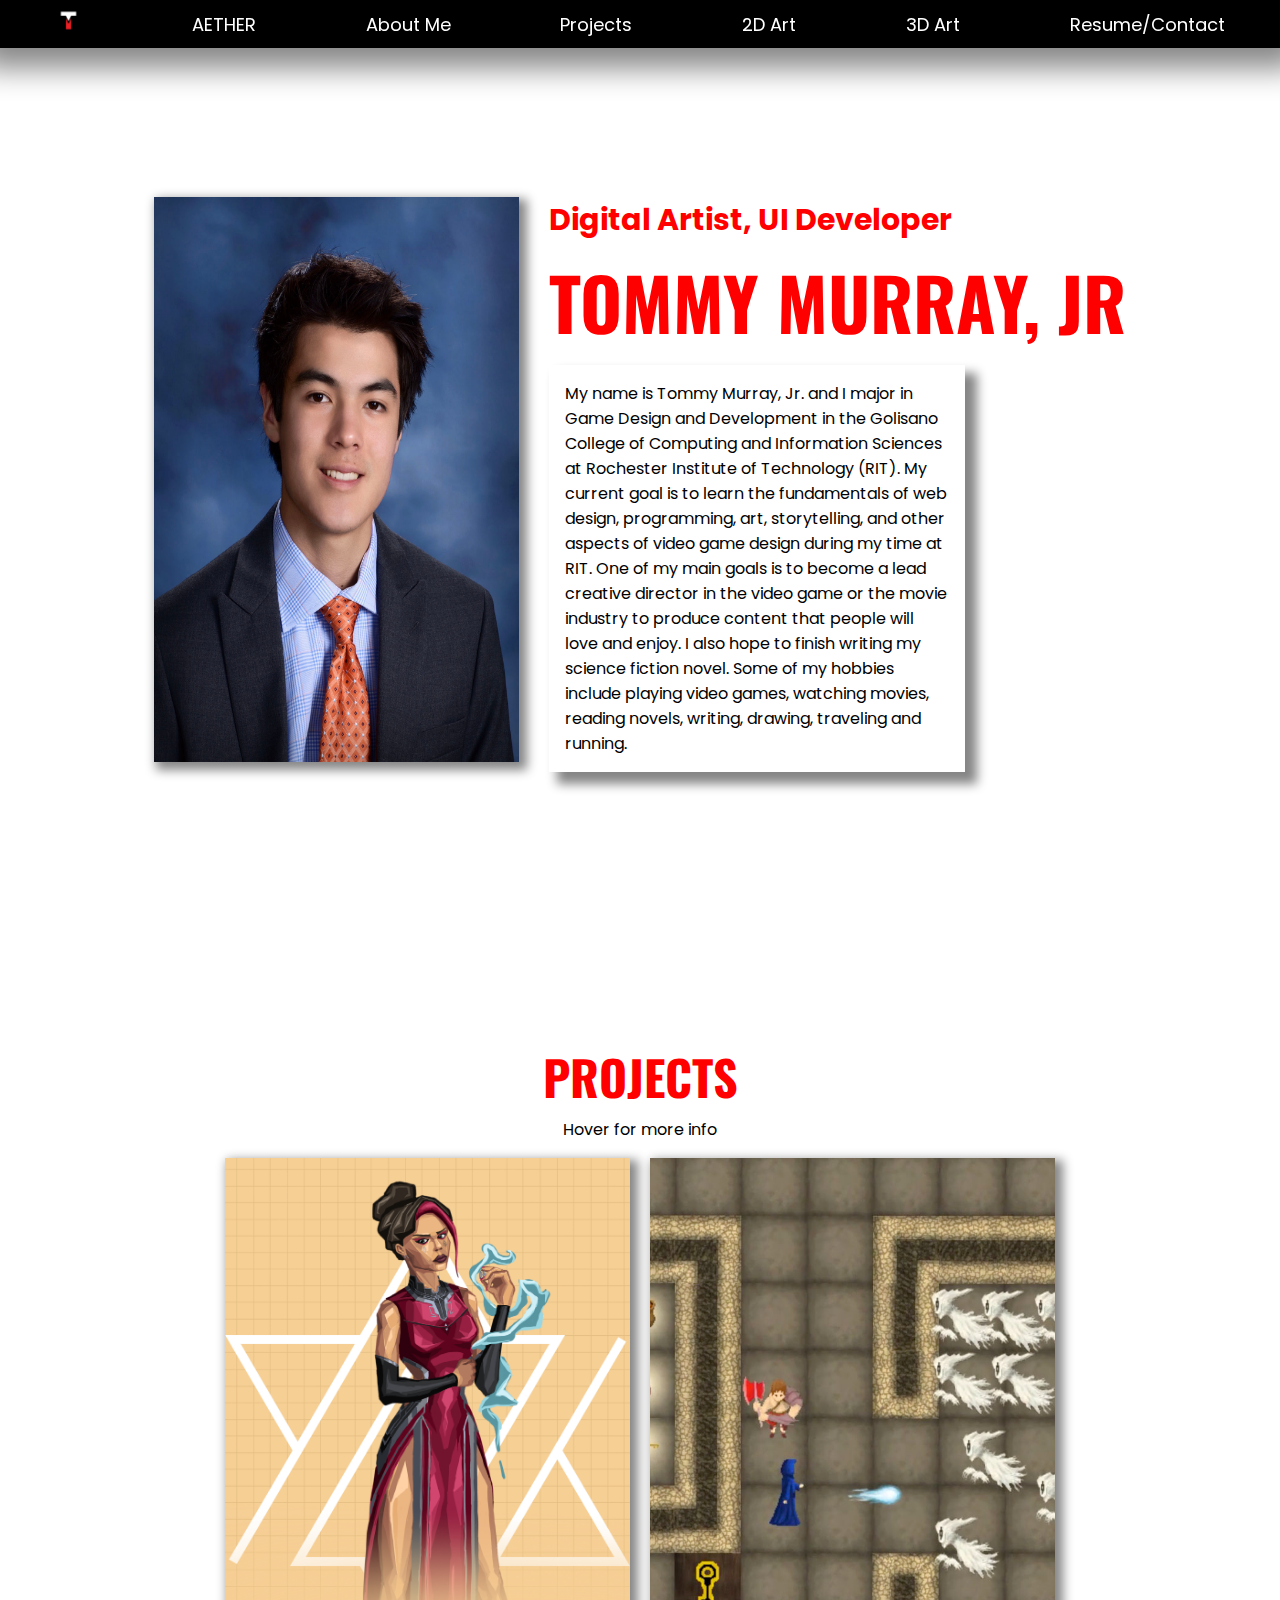
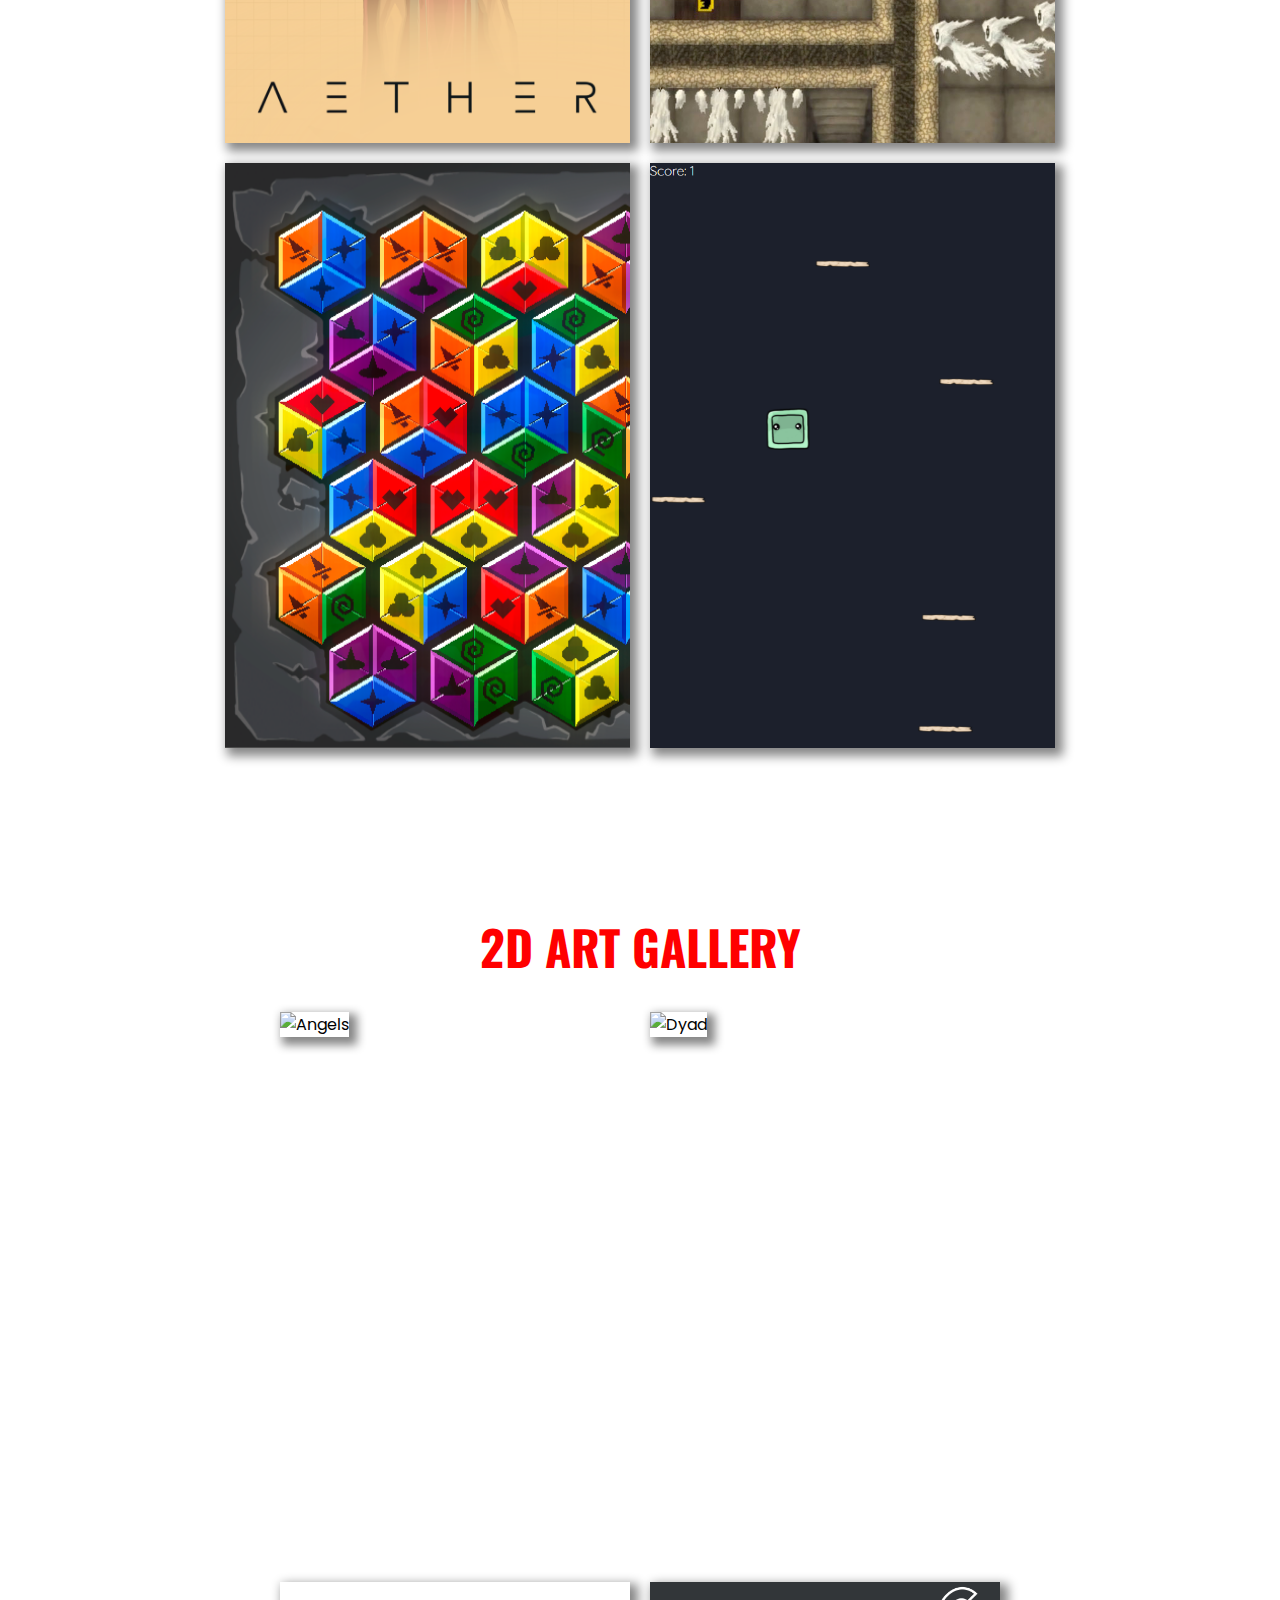
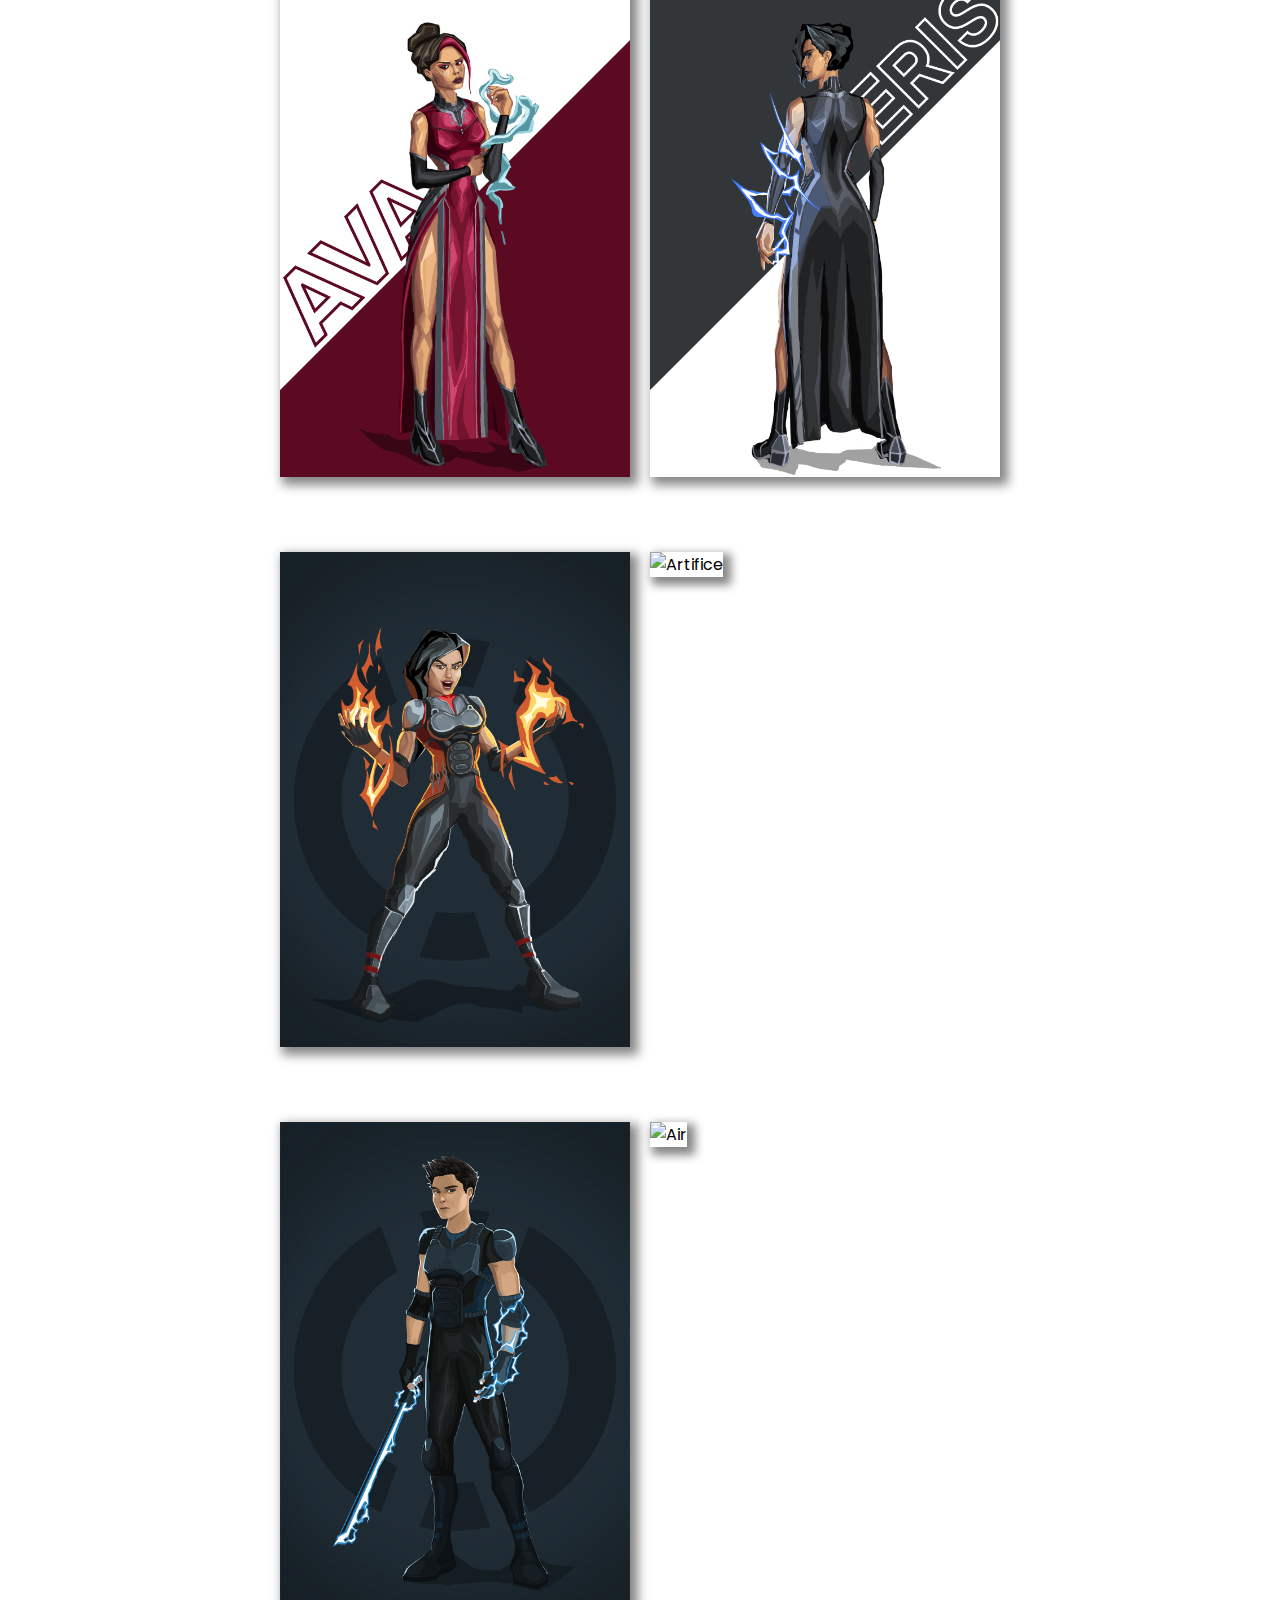
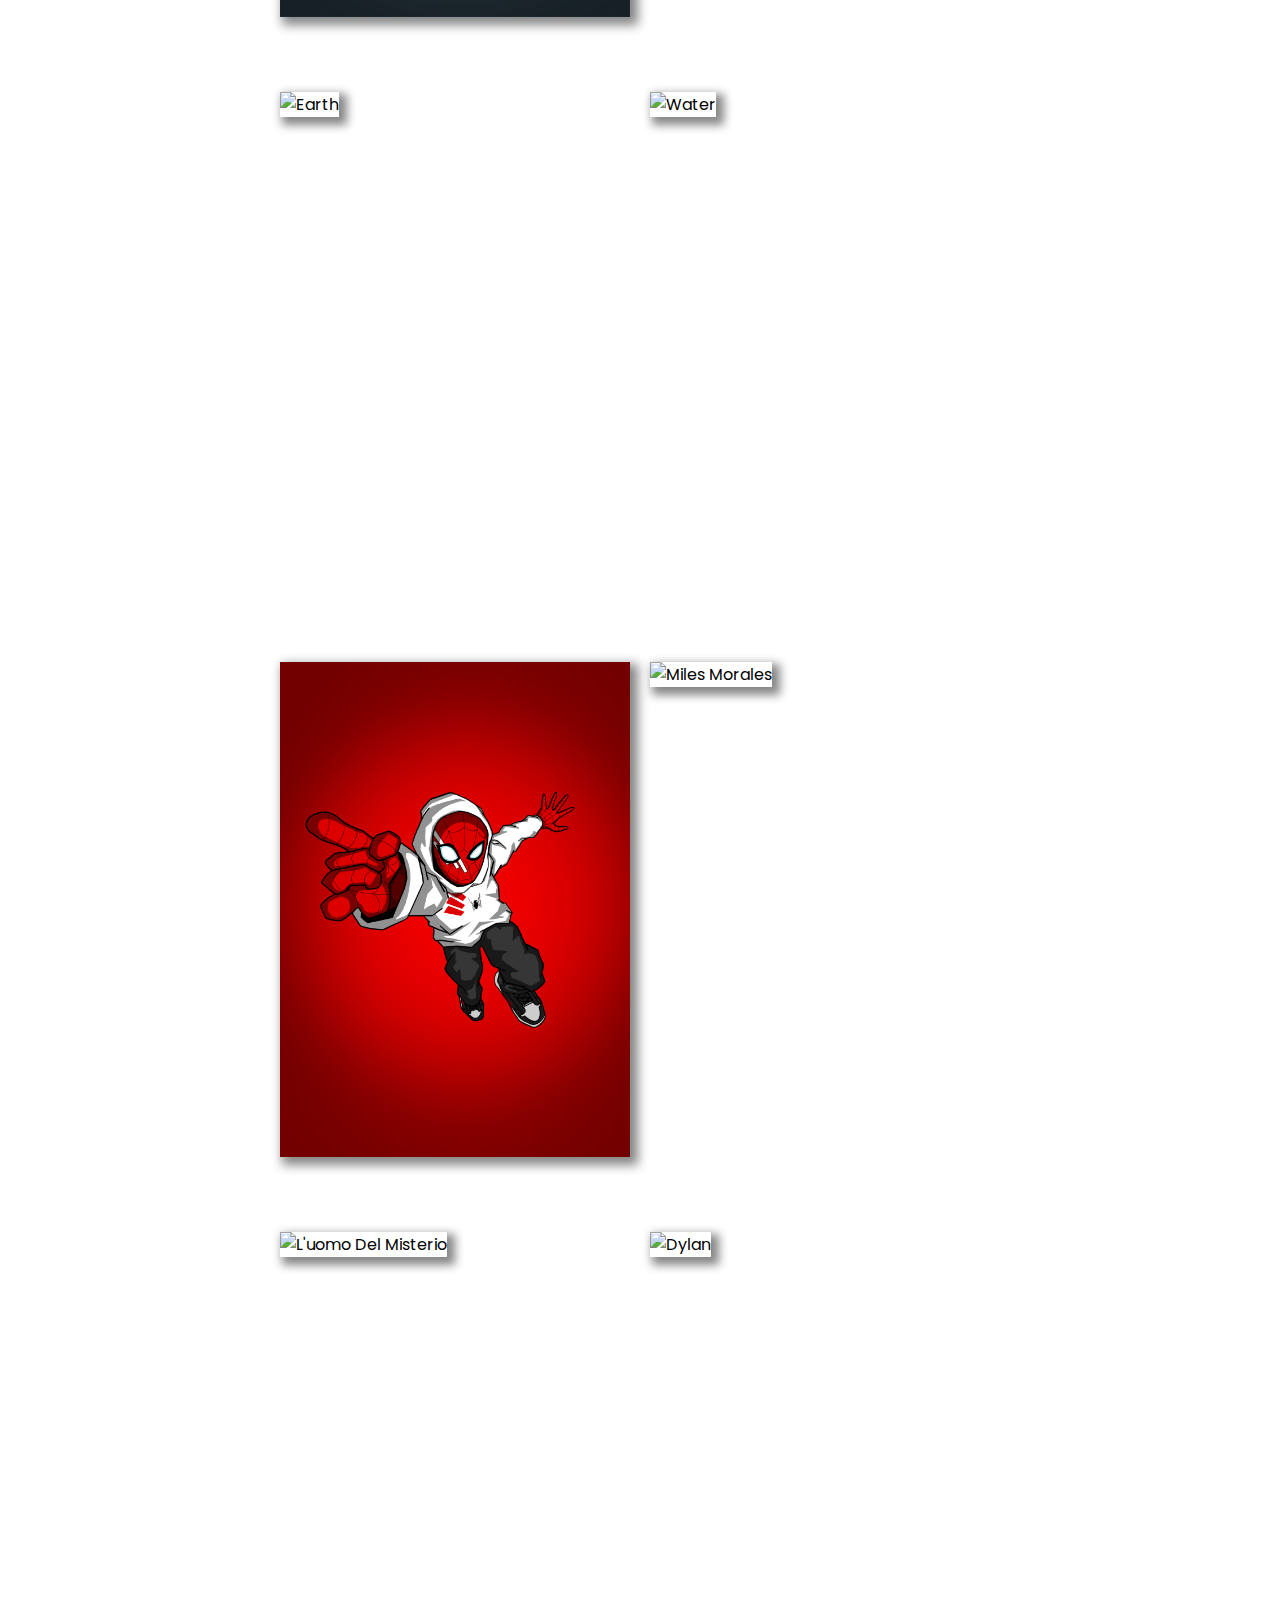
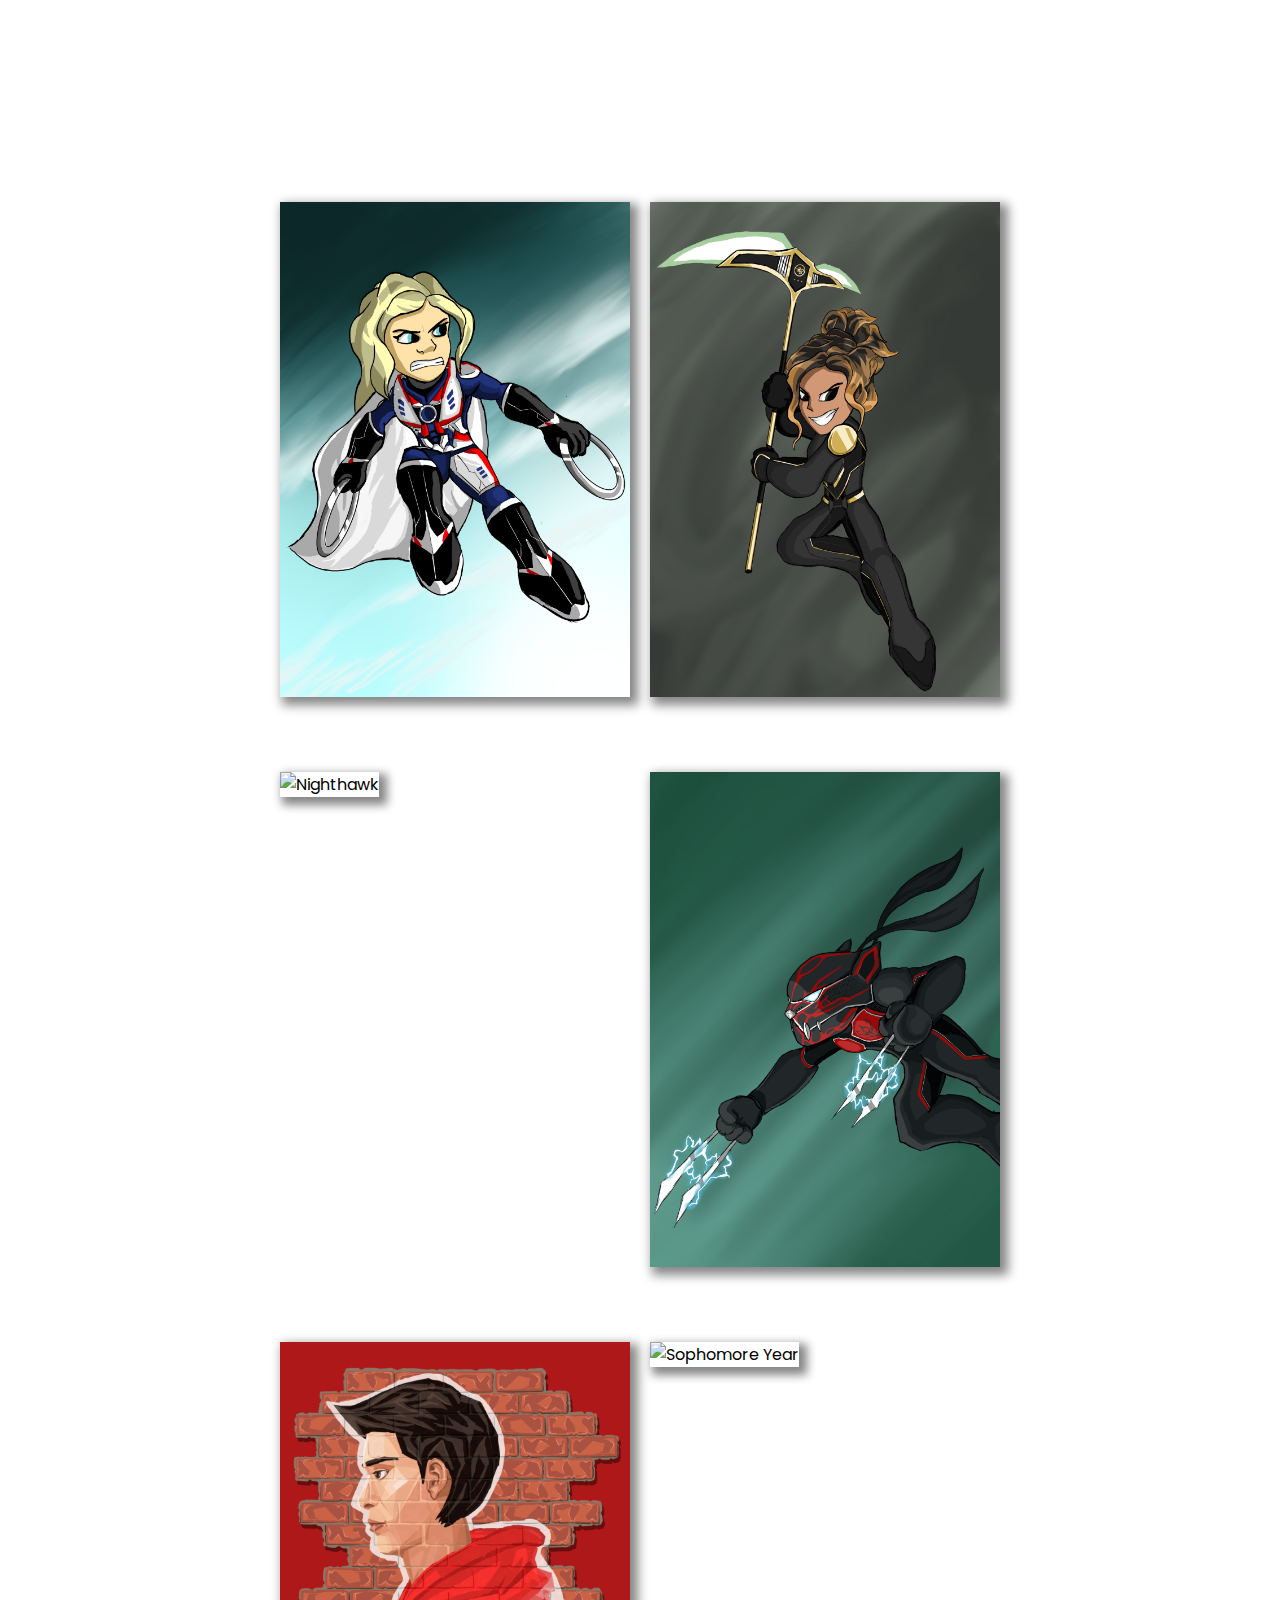
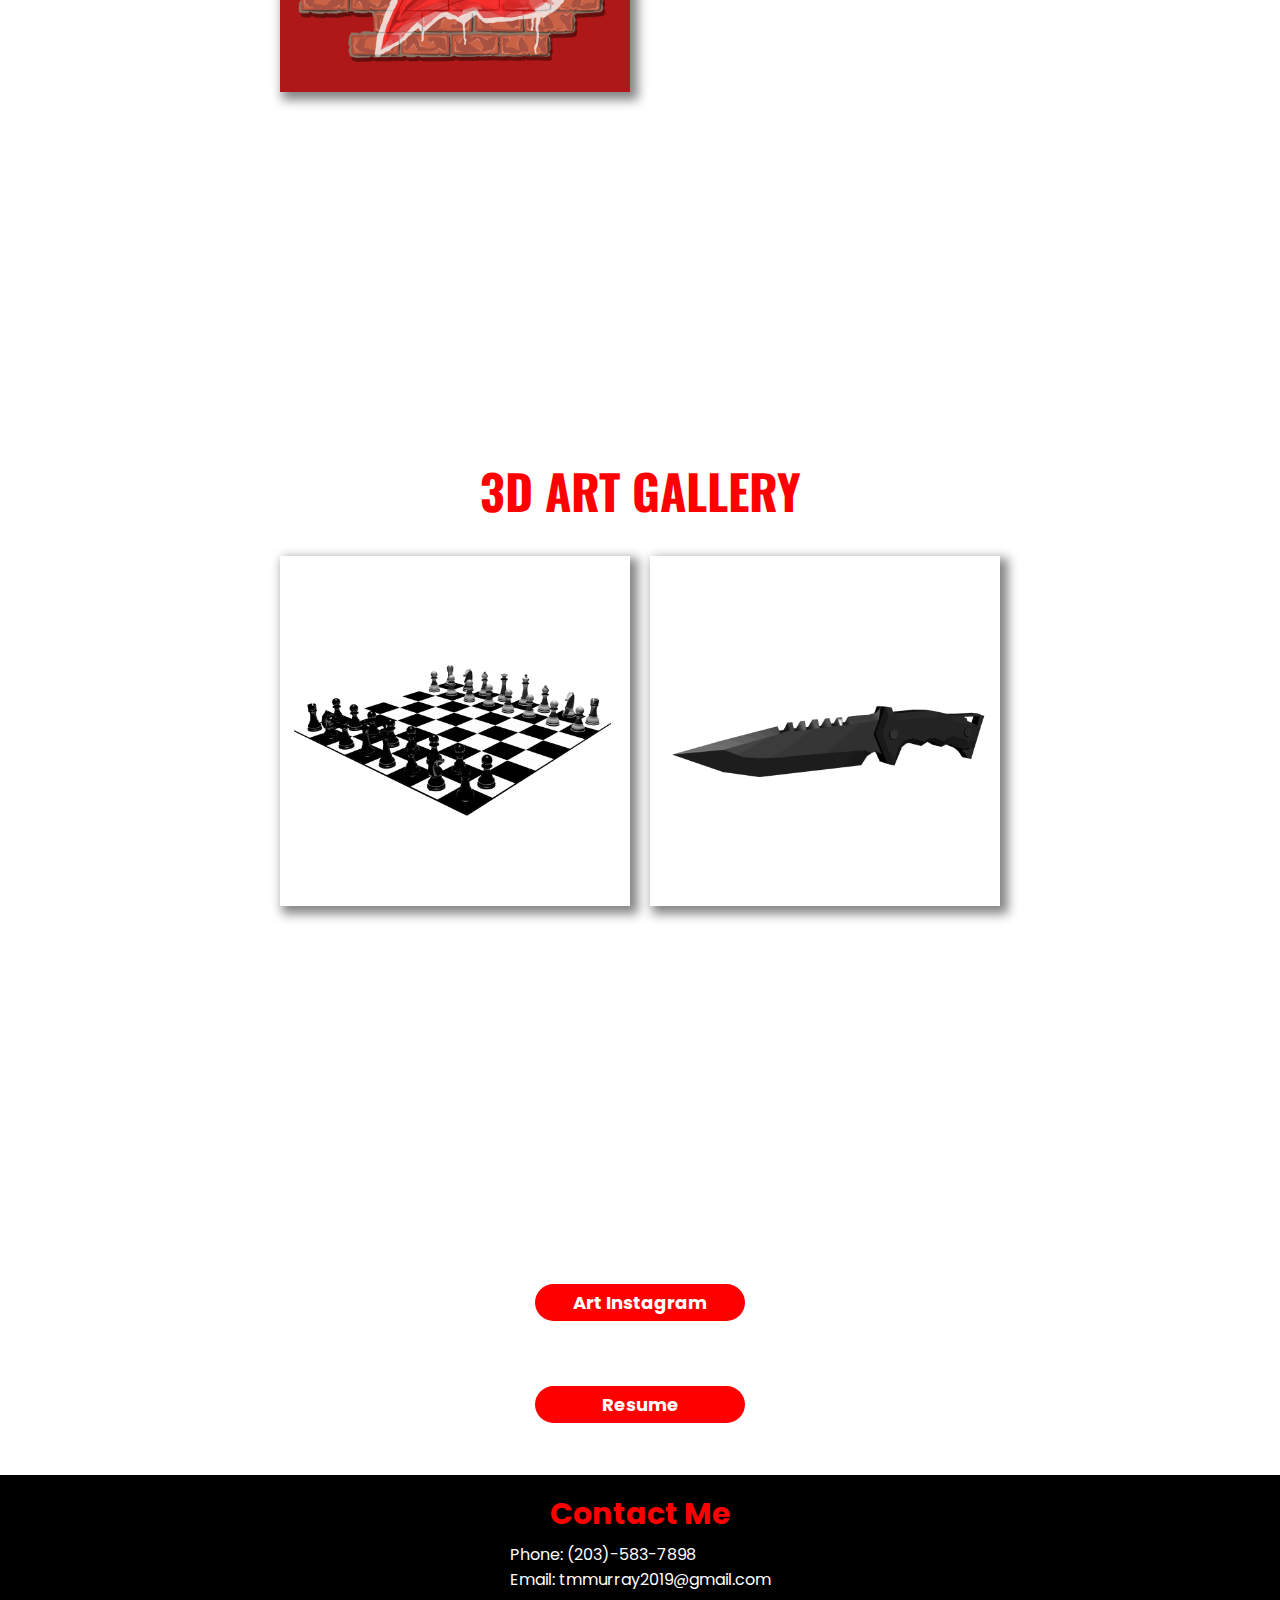
==== index.html @ 1a033608 "initial commit" ====
<!DOCTYPE html>
<html lang="en">

    <head>
        <meta charset="UTF-8">
        <title>Tommy Murray Jr's Portfolio</title>
        <link rel="stylesheet" href="https://cdnjs.cloudflare.com/ajax/libs/font-awesome/4.7.0/css/font-awesome.min.css">
        <link rel="stylesheet" type="text/css" href="css/styles.css">
    </head>

    <body>
        <div id = "navbar">
            <div class = "navlinks">
                <a href="index.html" class = "nav"><img src="media/images/icons/tommymurrayjr.png" alt="Home"></a>
            </div>
            <div class = "navlinks">
                <a href="pages/aether.html" class = "nav" id="aether">AETHER</a>
            </div>
            <div class = "navlinks">
                <a href="#name_header" class = "nav">About Me</a>
            </div>
            <div class = "navlinks">
                <a href="#proj" class = "nav">Projects</a>
            </div>
            <div class = "navlinks">
                <a href="#art" class = "nav">2D Art</a>
            </div>
            <div class = "navlinks">
                <a href="#art3d" class = "nav">3D Art</a>
            </div>
            <div class = "navlinks">
                <a href="#resume" class = "nav">Resume/Contact</a>
            </div>
        </div>
        <div id = "burger">
            <a href="index.html" class = "nav"><img src="media/images/icons/tommymurrayjr.png" alt="Home"></a>
            <div id="burger_links">
                <div class = "navlinks">
                    <a href="pages/aether.html" class = "nav" id="aether">AETHER</a>
                </div>
                <div class = "navlinks">
                    <a href="#name_header" class = "nav">About Me</a>
                </div>
                <div class = "navlinks">
                    <a href="#proj" class = "nav">Projects</a>
                </div>
                <div class = "navlinks">
                    <a href="#art" class = "nav">2D Art</a>
                </div>
                <div class = "navlinks">
                    <a href="#art3d" class = "nav">3D Art</a>
                </div>
                <div class = "navlinks">
                    <a href="#resume" class = "nav">Resume/Contact</a>
                </div>
            </div>
            <a href="javascript:void(0);" id="burger_icon" class="icon">
                <i class="fa fa-bars"></i>
            </a>
        </div>
        <header>
            <img id = "portrait" src="media/images/TommyMurray.jpg" alt="Tommy Murray Jr." class = portrait>
            <div id="name_header">
                <h2>Digital Artist, UI Developer</h2>
                <h1 id="main_title">TOMMY MURRAY, JR</h1>
                <!-- <h3 id = "quote">“Breaking rules isn’t interesting. It’s making up new ones that keeps things exciting.” – Christopher Nolan</h3> -->
                <div id = "about">
                    <div id = "about_me">
                        <p id = "bio">
                            My name is Tommy Murray, Jr. and I major in Game Design and Development in the Golisano College of Computing and Information Sciences at Rochester Institute of Technology (RIT). My current goal is to learn the fundamentals of web design, programming, art, storytelling, and other aspects of video game design during my time at RIT. 
                            One of my main goals is to become a lead creative director in the video game or the movie industry to produce content that people will love and enjoy. I also hope to finish writing my science fiction novel. Some of my hobbies include playing video games, 
                            watching movies, reading novels, writing, drawing, traveling and running.
                        </p>
                    </div>
                </div>
            </div>
        
        </header>
        <main>

        <h1 id = "proj">
            PROJECTS
        </h1>
        <p id = "desktop_hint" class = "hint">Hover for more info</p>
        <p id = "mobile_hint" class = "hint">Tap for more info</p>
        <section id = "projects"></section>

        <h1 id = "art">
            2D ART GALLERY
        </h1>
        <section class = "graphics" id = "_2dGallary"></section>

        <h1 id = "art3d">
            3D ART GALLERY
        </h1>
        <section class = "graphics" id = "_3dGallary"></section>

        <br>
        <div id = "instagram">
            <a href="https://www.instagram.com/tommy_murray_jr/?hl=en" class = "large" target="_blank" rel="noopener noreferrer">Art Instagram</a>
            </div>
        <br>
        <div id = "resume">
        <a href="media/Resume.pdf" class = "large" target="_blank" rel="noopener noreferrer">Resume</a>
        </div>
        </main>
        <footer>
            <section id = "footer">
                <div class = "contact">
                    <h2>
                        Contact Me
                    </h2>
                    Phone: (203)-583-7898
                    <br>
                    Email: tmmurray2019@gmail.com
                </div>
            </section>
        </footer>
        <script type = "module" src="src/main.js"></script>
    </body>
</html>
---- css/styles.css ----
@import url('https://fonts.googleapis.com/css2?family=Oswald:wght@500&display=swap');
@import url('https://fonts.googleapis.com/css2?family=Poppins&display=swap');
html {
    scroll-behavior: smooth;
}
::-webkit-scrollbar {
    width: 16px;
    border-radius: 10px;
    z-index: auto;
}

::-webkit-scrollbar-track {
    opacity: 0;
    border-radius: 10px;
}

::-webkit-scrollbar-thumb {
    background: rgb(173, 173, 173);
    opacity: .2;
    border-radius: 10px;
}

p.hint {
    text-align: center;
    font-size: 16px;
    margin-top: 0px;
}

#mobile_hint {
    display: none;
}

#main_title {
    font-size: 72px;
    justify-content: left;
    text-align: left;
}

h1 { 
    color:rgb(255, 0, 0);
    font-family: 'Oswald', sans-serif;
    text-align: center;
    font-size: 48px;
    margin-top: 5px;
    margin-bottom: 5px;
    margin-left: auto;
    margin-right: auto;
    font-weight: bold;
    }
h2 {
    color:rgb(255, 0, 0);
    text-align: center;
    font-size: 30px;
    margin-top: 5px;
    margin-bottom: 5px;
    margin-left: auto;
    margin-right: auto;
    font-weight: bold;
    }
h3{
    color:rgb(255, 0, 0);
    text-align: center;
    font-size: 18px;
    margin-top: 5px;
    margin-bottom: 5px;
    margin-left: auto;
    margin-right: auto;
    font-weight: bold;
    }
body {
    font-family: 'Poppins', sans-serif;
    color: rgb(0, 0, 0);
    background:  rgb(255, 255, 255);
    width: auto;
    height: auto;
    font-size: 16px;
    margin: 0px;
}
#burger {
    display: none;
}

header{
    display: flex;
    margin-left: auto;
    margin-right: auto;
    padding-top: 15%;
    padding-bottom: 15%;
    justify-content: center;
}
#name_header {
    text-align: left;
    justify-content: left;
}
#name_header h2 {
    text-align: left;
}
#about {
    display: flex;
    flex-direction: row;
}
#bio_header {
    text-align: left;
}
img.portrait {
    width: 365px;
    height: auto;
    margin-top: 5px;
    margin-bottom: 25px;
    display: block;
    margin-right: 30px;
    box-shadow: 5px 5px 10px 3px rgba(0, 0, 0, 0.479);
    }
a {
    color:rgb(255, 0, 0);
    text-align: center;
    font-size: 18px;
    text-decoration: none;
    margin:auto;
}
#quote{
    color:rgb(0, 0, 0);
    margin-top: 25px;
    margin-bottom: 25px;
}
a:hover{
    color:rgb(0, 0, 0); 
}
main{
    margin-left: auto;
    margin-right: auto; 
    padding: 2rem;
    width: 80vw;
}
main, header {
    -webkit-animation: fadein 1s, slidein 1s;
    -moz-animation: fadein 1s, slidein 1s;
    -ms-animation: fadein 1s, slidein 1s; 
    -o-animation: fadein 1s, slidein 1s;
    animation: fadein 1s, slidein 1s;
}
#links {
    text-align: center;
    display: block;
    margin-left: auto;
    margin-right: auto;
}
a.large {
    color:rgb(255, 255, 255);
    text-align: center;
    background-color:rgb(255, 0, 0);
    padding: 5px;
    width: 200px;
    font-size: 18px;
    font-weight: bold;
    text-decoration: none;
    text-align: center;
    display: block;
    margin-left: auto;
    margin-right: auto;
    margin-top: 20px;
    margin-bottom: 20px;
    border-radius: 20px;
    box-shadow: inset 0 0 0 0 rgb(255, 0, 0);
	transition: all 0.4s ease-in-out 0s;
}
a.large:hover{
    box-shadow: inset 300px 0 0 0 rgb(0, 0, 0);
}
#bio{
    color: black;
    margin-left: auto;
    margin-right: auto;
    margin-top: 5px;
    margin-bottom: 15px;
    padding: 1rem;
    width: 30vw;
    box-shadow: 10px 10px 10px 2px rgba(0, 0, 0, 0.479);
}
#navbar{
    height: 3em;
    z-index: 1;
    box-shadow: 0px 0px 30px 20px rgba(0, 0, 0, 0.479);
    position: fixed;
    top:0
}
#navbar, #footer{
    width: 100%;
    background-color:rgb(0, 0, 0); 
    display: flex;
    flex-wrap: wrap;
    flex-direction: row;

}
#proj{
    margin-bottom: 5px;
}
#art, #art3d{
    margin-bottom: 30px;
}
#proj, #art, #art3d{
    margin-top: 30px;
}
div.navlinks, div.contact{
    display: block;
    margin-left: auto;
    margin-right: auto;
    margin-top: auto;
    margin-bottom: auto;
}
div.contact{
    color: rgb(255, 255, 255);
}
.nav{
    color:rgb(255, 255, 255);
    display: block;
    margin-left: auto;
    margin-right: auto;
    padding: 5px;
    border-radius: 10px;  
}
.nav:hover{
    color:rgb(255, 0, 0);
    font-weight: bold;
    background-color:rgb(31, 31, 31);
}
.nav img {
    height: 1.5em;
}
#projects, section.graphics{
    width: 80%;
    display: grid;
    grid-template-columns: repeat(4, auto);
    grid-template-rows: repeat(auto-fill, auto);
    row-gap: 20px;
    column-gap: 20px;
    margin-left: auto;
    margin-right: auto;
    padding-bottom: 13%;
    justify-content: center;
}
div.project{
    background-color: transparent;
    display: flex;
    margin-left: auto;
    margin-right: auto;
    perspective: 1000px;
    box-shadow: 5px 5px 10px 3px rgba(0, 0, 0, 0.479);
}
div.flip{
    position: relative;
    width: 100%;
    height: 100%;
    transition: transform 0.3s;
    transform-style: preserve-3d;
}
div.flip img{
    display: block;
    margin-left: auto;
    margin-right: auto;
}
div.project, div.flip img {
    height:585px;
    width:405px;
}
div.info, div.flip img{
    position: absolute;
    width: 100%;
    height: 100%;
    -webkit-backface-visibility: hidden;
    backface-visibility: hidden;
}
div.info{
    background: rgb(0, 0, 0);
    color: rgb(255, 255, 255);
    transform: rotateY(180deg);
}
div.project:hover div.flip{
    transform: rotateY(180deg);
}

.proj_desc{
    margin: 20px;
    font-size: 14px;
}
.proj_desc h2 {
    font-family: 'Oswald', sans-serif;
}
.proj_desc a{
    height: 1.5em;
    width: 100%;
    display: block;
    margin-left: auto;
    margin-right: auto;
    text-align: center;
    font-weight: bold;
    border-radius: 10px;
}

.proj_desc a:hover{
    color: rgb(255, 255, 255);
    background-color:rgb(31, 31, 31);
}
div.graphic{
    min-height: 550px;
}
div.graphic img{
    box-shadow: 5px 5px 10px 3px rgba(0, 0, 0, 0.479);
}
div.graphic, div.graphic img{
    width: 350px;
}
div.graphic_desc{
    height: 0px;
    width: 100%;
    visibility: hidden;
}
div.graphic_desc h2{
    color:  rgb(255, 255, 255);
    font-size: 24px;
}
div.graphic:hover div.graphic_desc{
    visibility: visible;
    position: relative;
    height: 7%;
    width: 360px;
    transform: translate(-5px, -10px);
    background: rgb(255, 0, 0);
}
div.graphic:hover img {
    position: absolute;
    width: 360px;
    transform: translate(-5px, -5px);
    justify-content: center;
}
#footer{
    height: 8em;
}
footer{
    page-break-after: always;
}

#aether:hover{
    color: rgb(246, 207, 149);
}
@keyframes fadein {
    from { opacity: 0; }
    to   { opacity: 1; }
}
@keyframes slidein {
    from { margin-top: 5%; }
    to   { margin-top: 0%; }
}

@-moz-keyframes fadein {
    from { opacity: 0; }
    to   { opacity: 1; }
}
@-moz-keyframes slidein {
    from { margin-top: 5%; }
    to   { margin-top: 0%; }
}
@-webkit-keyframes fadein {
    from { opacity: 0; }
    to   { opacity: 1; }
}
@-webkit-keyframes slidein {
    from { margin-top: 5%; }
    to   { margin-top: 0%; }
}

@-ms-keyframes fadein {
    from { opacity: 0; }
    to   { opacity: 1; }
}
@-ms-keyframes slidein {
    from { margin-top: 5%; }
    to   { margin-top: 0%; }
}

@media screen and (max-width: 1600px) {
    #projects, section.graphics{
    grid-template-columns: repeat(2, auto);
    }

}
@media screen and (max-width: 1000px) {
    body{
        font-weight: 400;
    }
    #projects, section.graphics{
    grid-template-columns: repeat(1, auto);
    }
    
    #navbar {
        display: none;
    }

    #burger {
        display: block;
        overflow: hidden;
        background-color: black;
        width: 100%;
        position: fixed;
        top:0;
        z-index: 1;
        box-shadow: 5px 5px 10px 3px rgba(0, 0, 0, 0.479);
    }
    
    #burger_links{
        display: none;
        background-color: black;
    }
    
    #burger a {
        padding: 14px, 16px;
        display: block;
        font-size: 48px;
        width: 30%;
    }

    #burger img {
        height: 64px;
    }
    
    #burger a.icon {
        display: block;
        position: absolute;
        right: 10px;
        top: 10px;
        width: 50px;
        color: rgb(255, 255, 255);
        background-color: black;
    }

    header {
        flex-direction: column;
        justify-content: center;
        text-align: center;
    }

    #name_header {
        justify-content: center;
        text-align: center;
    }

    #main_title{ 
        font-size: 84px;
    }

    header, #name_header, #name_header h2, #main_title{
        margin: auto;
        text-align: center;
    }

    p.hint {
        font-size: 30px;
    }

    #mobile_hint {
        display: block;
    }

    #desktop_hint {
        display: none;
    }

    div.project, div.flip img{
        height:130vw;
        width:90vw;
    }
    div.graphic h2 {
        font-size: 36px;
    }
    div.graphic, div.graphic img{
        width: 90vw;
    }
    div.graphic:hover img {
        width: 91vw;
        position: relative;
        transform: translate(-.5vw, 0);
    }
    div.graphic:hover div.graphic_desc{
        width: 91vw;
        height: 6.5vw;
        transform:translate(0,-65px);
        transform: translate(-.5vw, -1vw);
    }
    h1, header, main, a.large, .contact, .contact h2{
        font-size: 72px;
    }
    #quote{
        font-size: 36px;
    }
    h2{
        font-size: 48px;
    }
    h3{
        font-size: 48px;
    }
    img.portrait{
        width: 60%;
        height: 80%;
        margin: auto;
        margin-bottom: 30px;
    }
    .proj_desc{
        font-size: 36px;
    }
    #bio{
        width: 80vw;
        font-size: 36px;
    }
    a.large{
        width: 600px;
        font-size: 36px;
    }
    #footer{
        height: 20em;
    }
    .contact {
        font-size: 36px;
        padding-bottom: 30px;
    }
    .proj_desc a{
        font-size: 36px;
    }
}
@media only screen and (min-width: 800px) and (max-width: 1000px) {
    

}
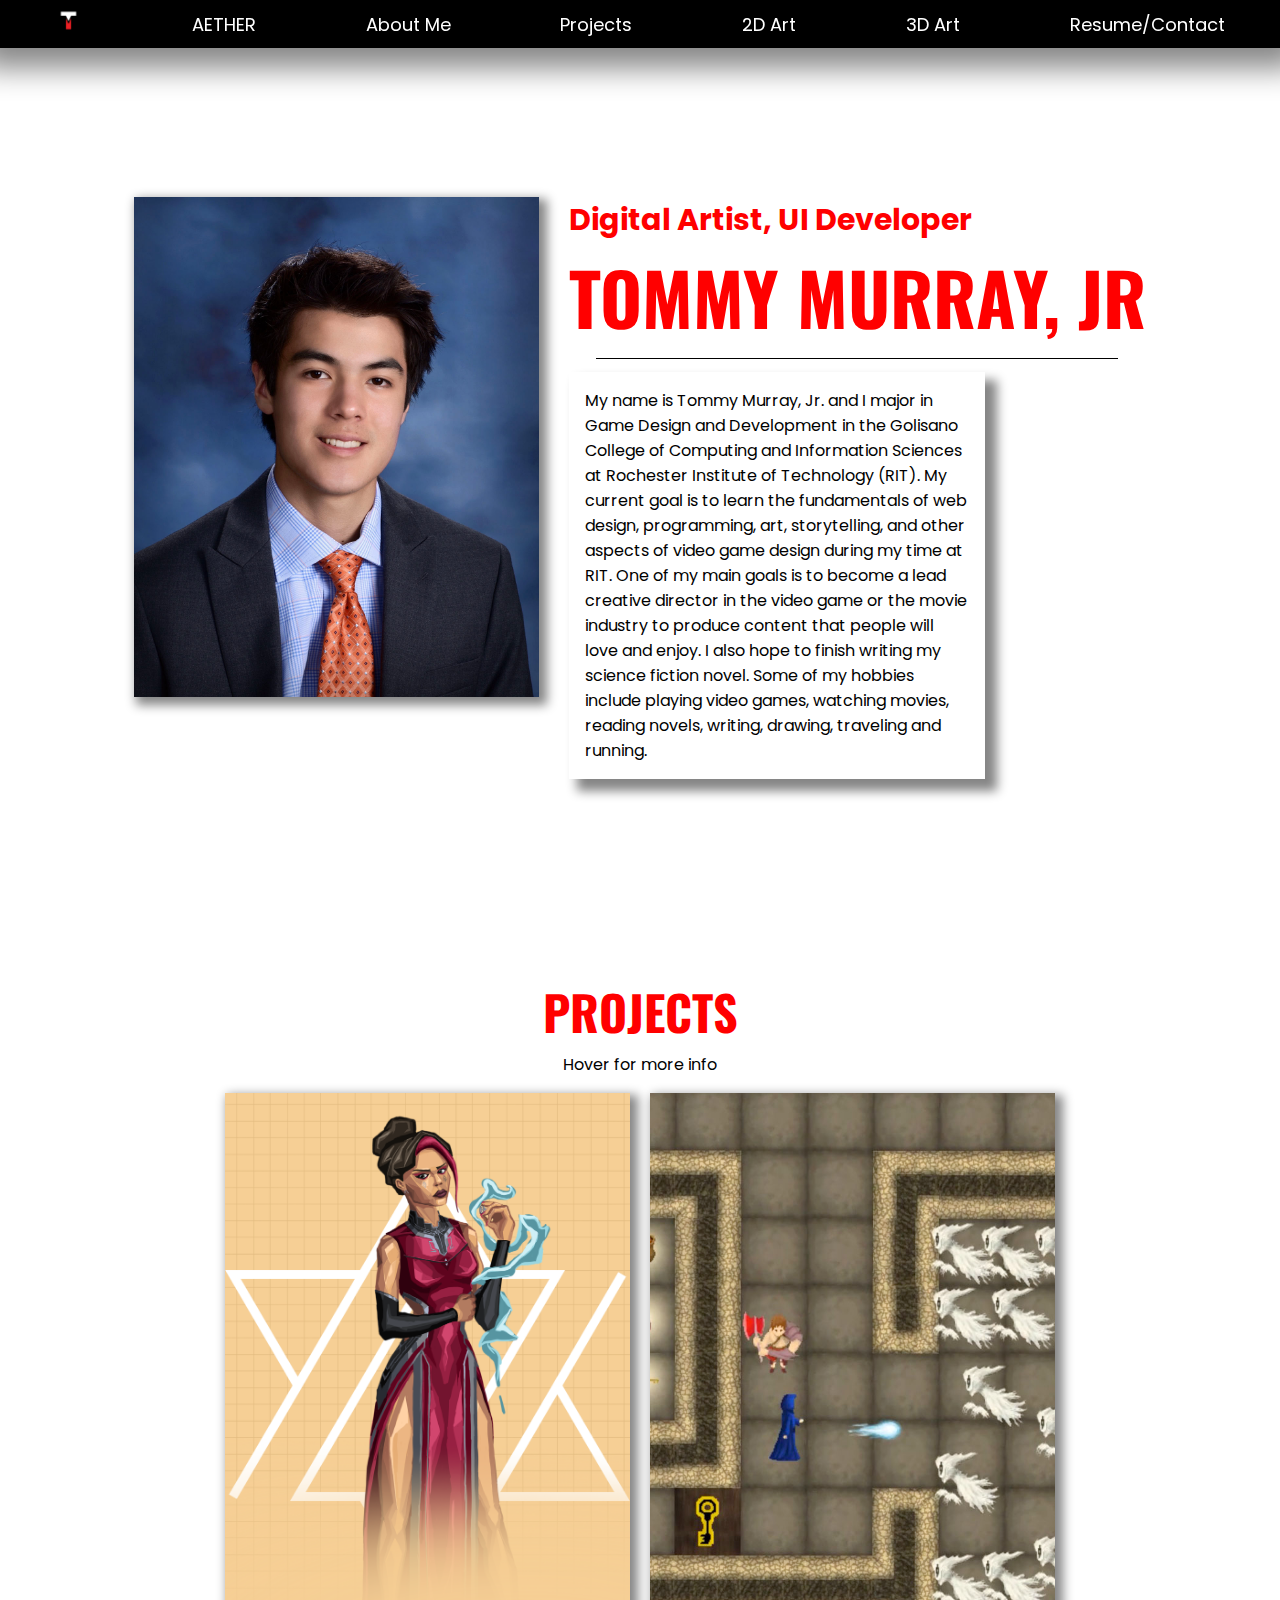
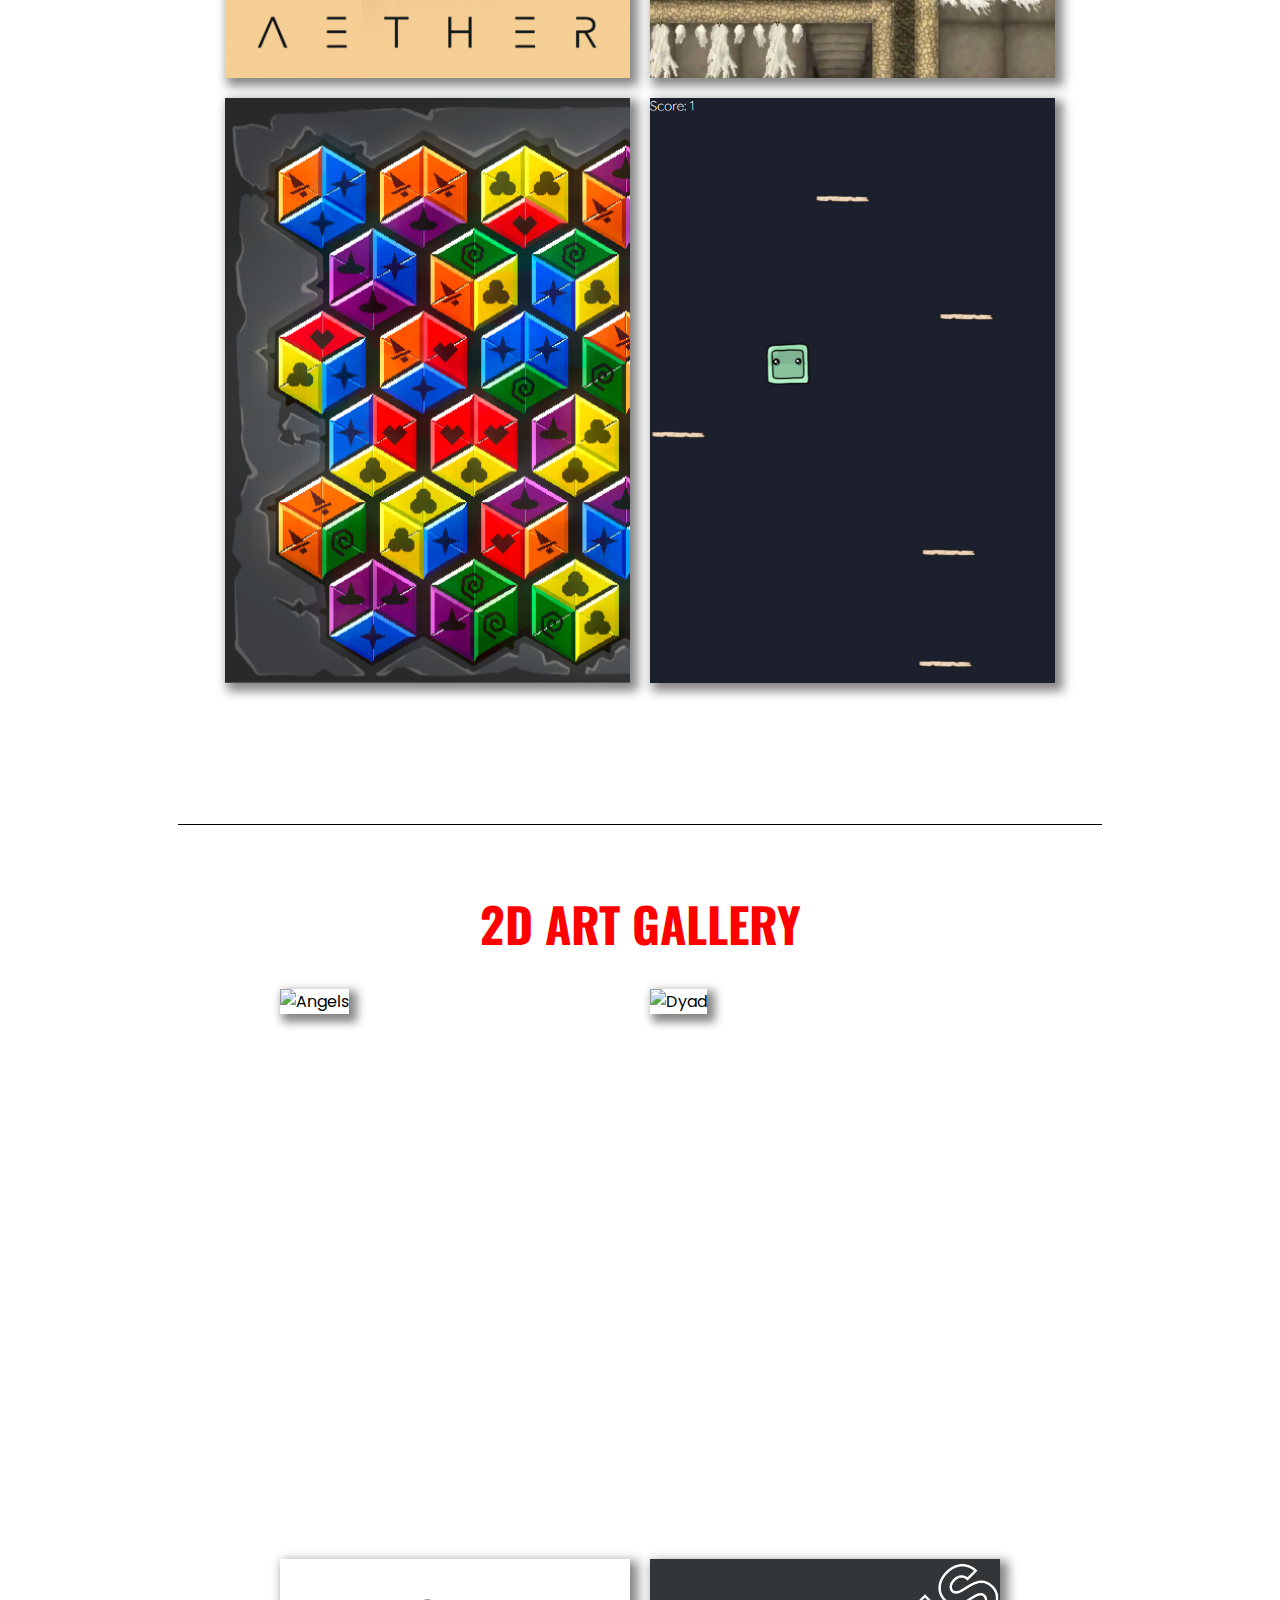
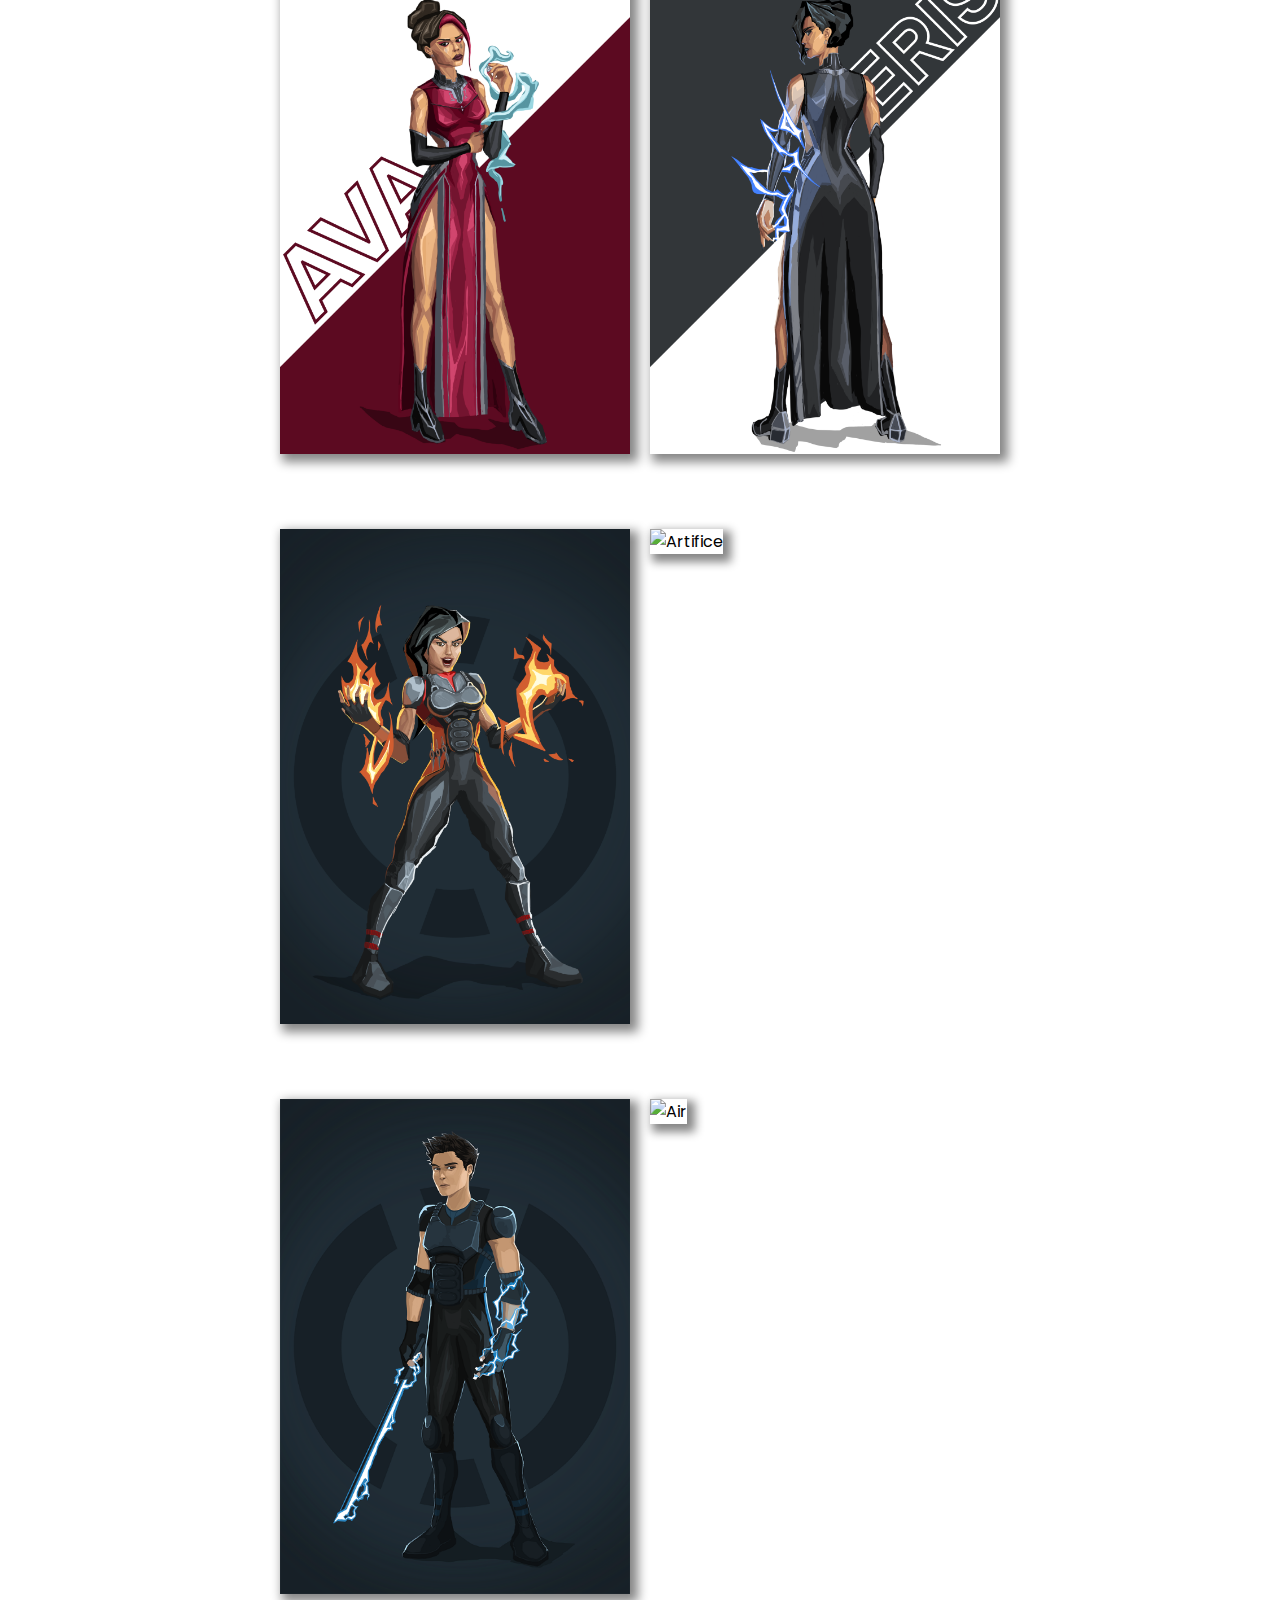
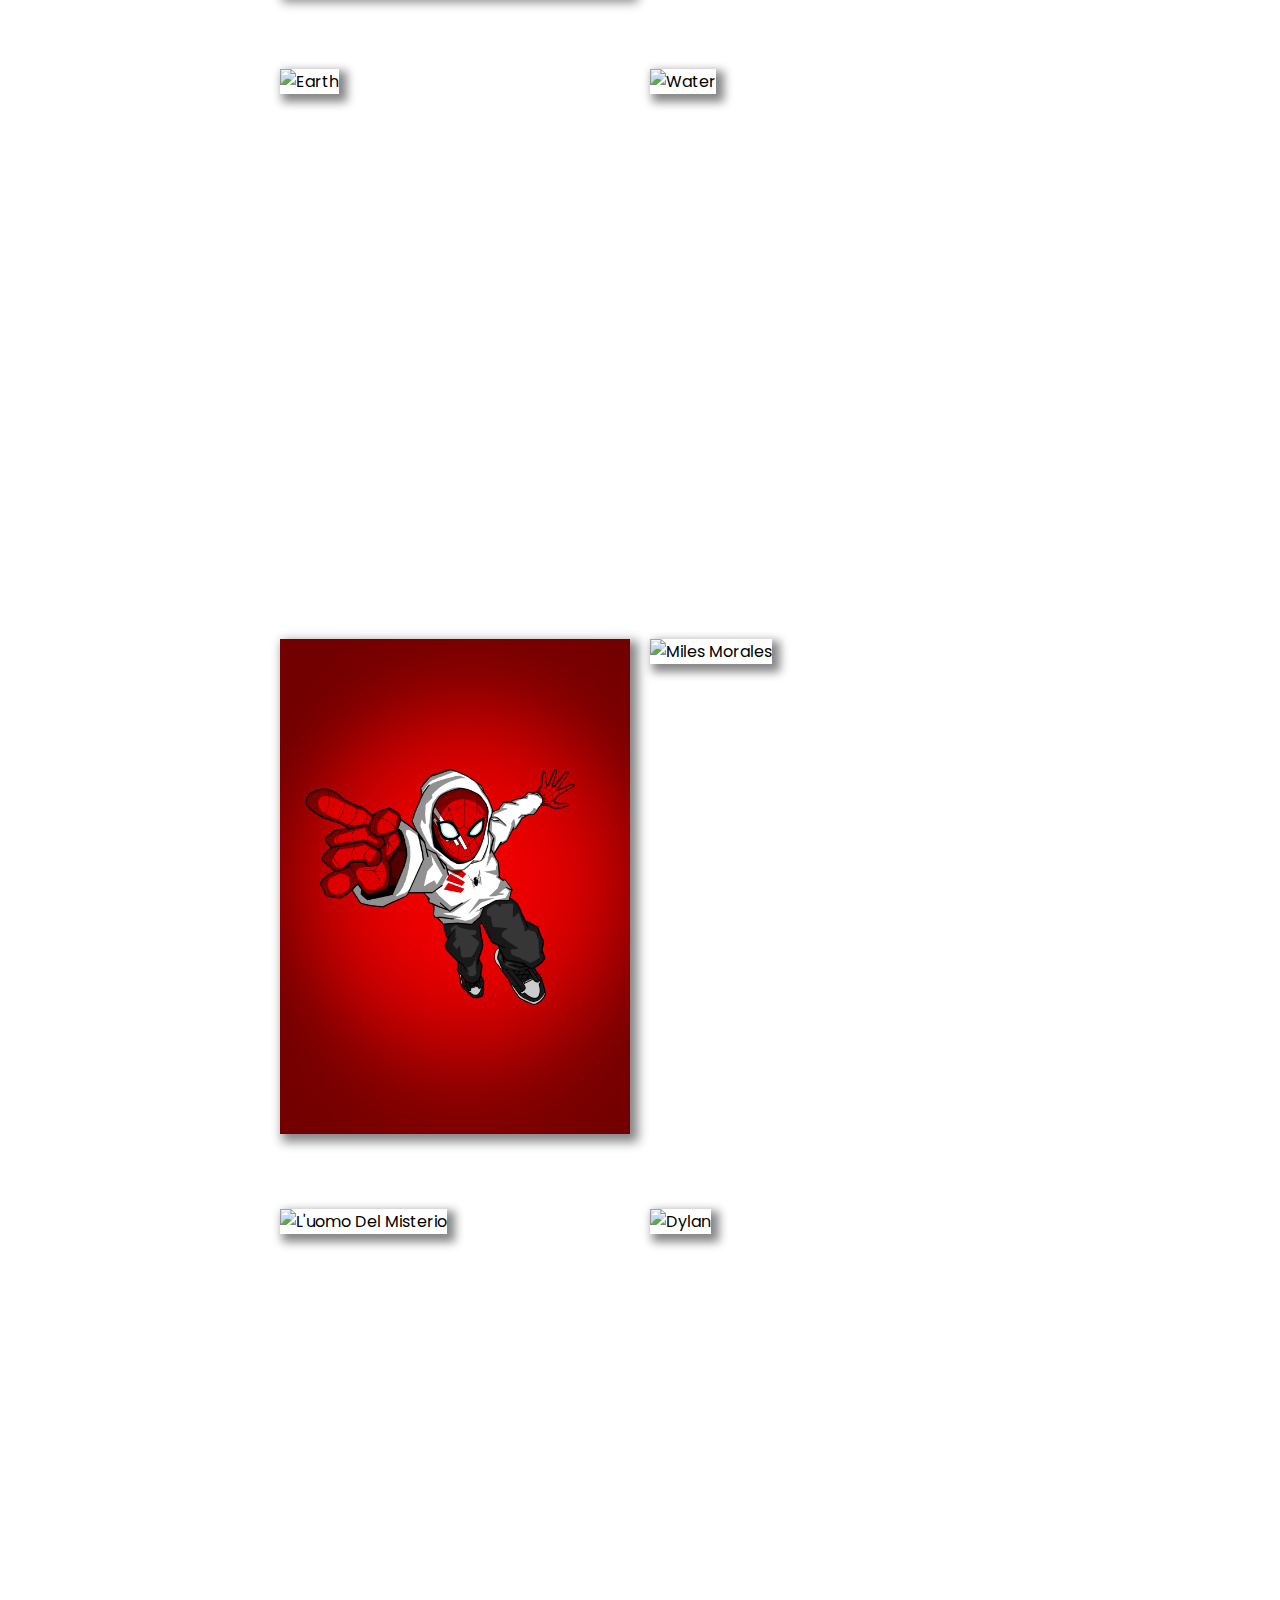
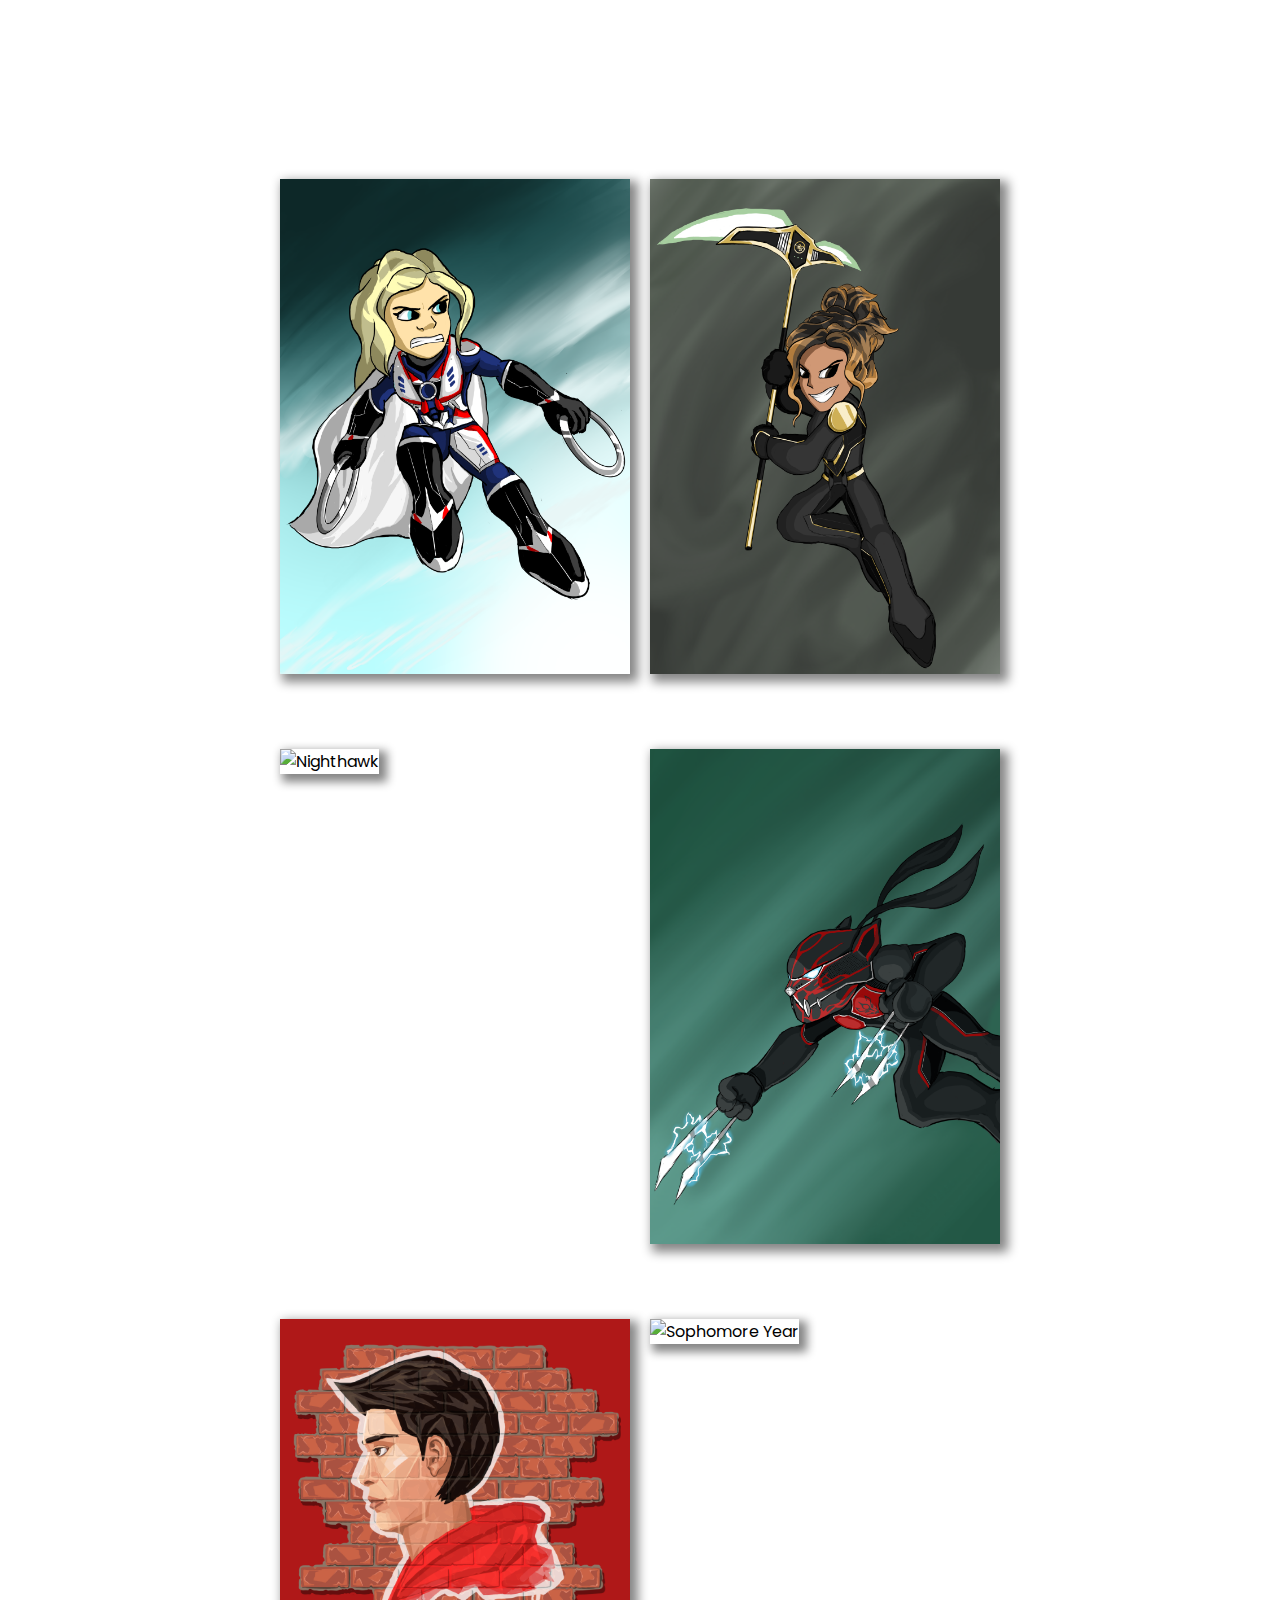
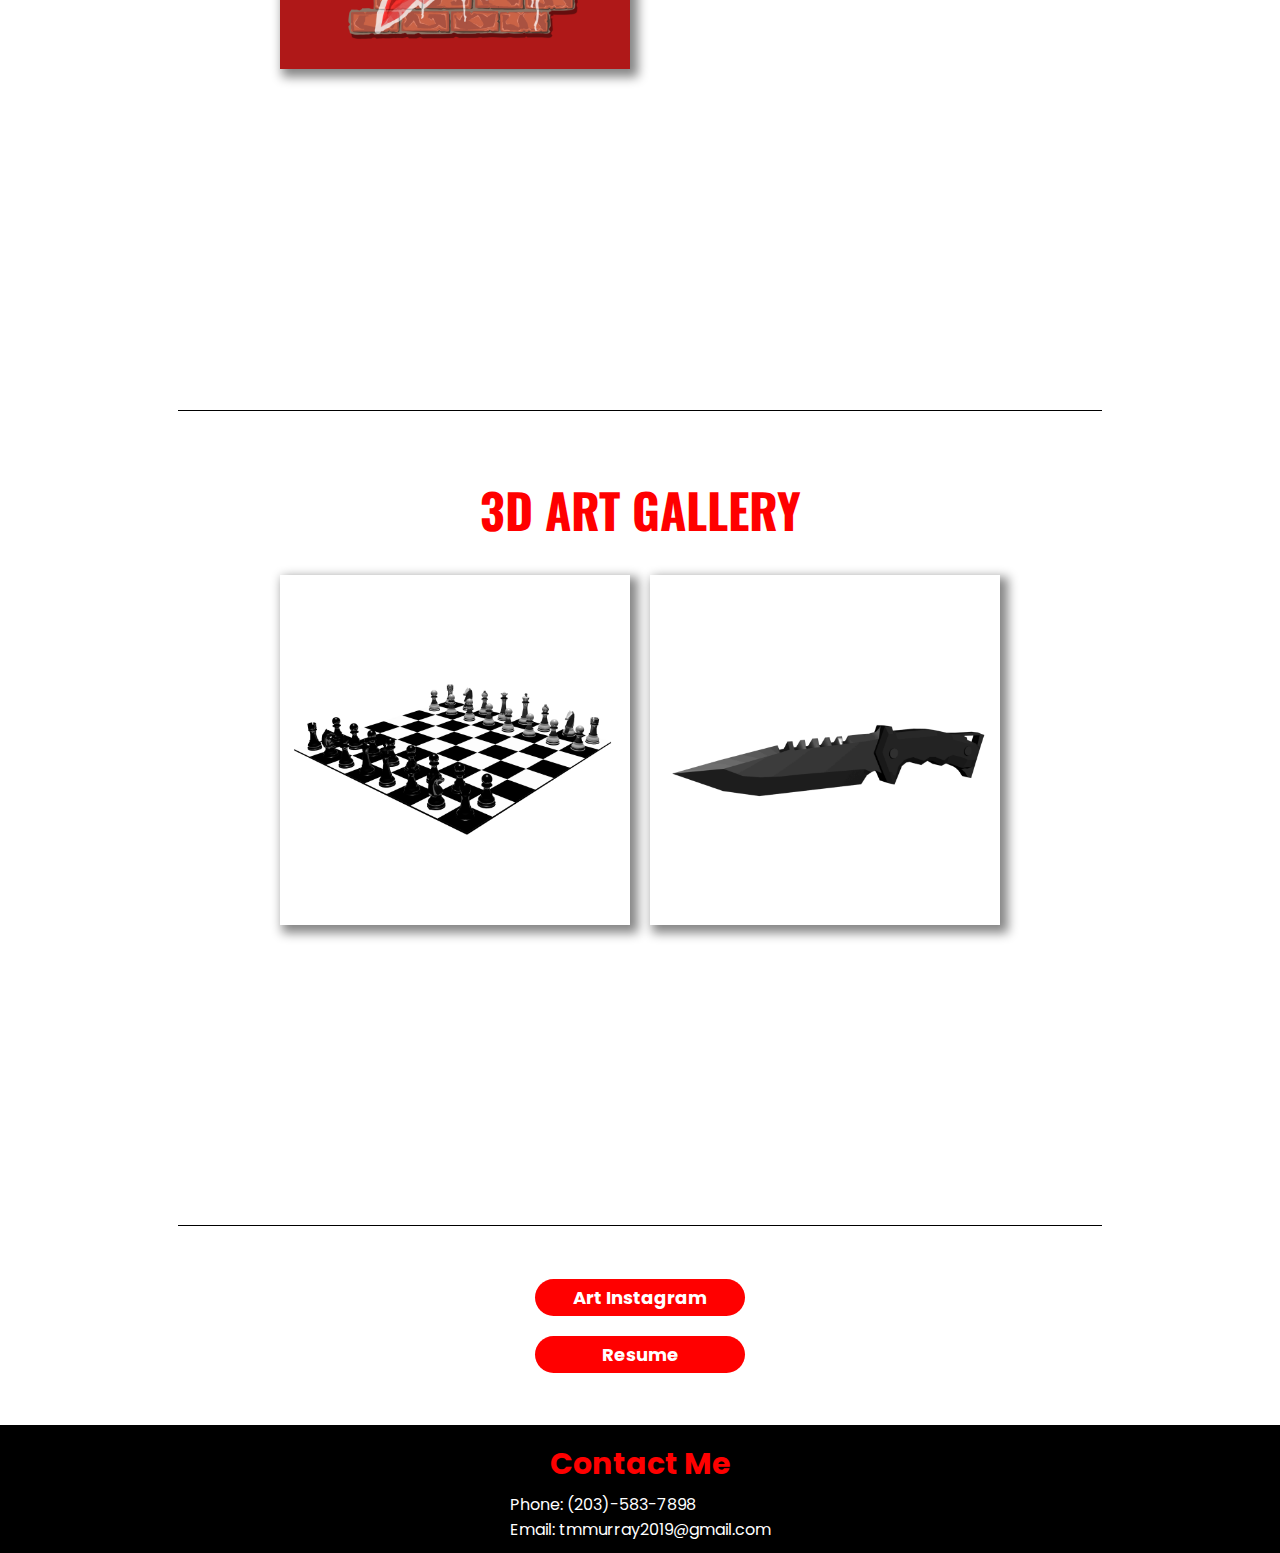
==== commit a48e1166: "0.2: css update" ====
--- a/index.html
+++ b/index.html
@@ -61,9 +61,10 @@
         <header>
             <img id = "portrait" src="media/images/TommyMurray.jpg" alt="Tommy Murray Jr." class = portrait>
             <div id="name_header">
-                <h2>Digital Artist, UI Developer</h2>
+                <h2 id = 'position_title'>Digital Artist, UI Developer</h2>
                 <h1 id="main_title">TOMMY MURRAY, JR</h1>
                 <!-- <h3 id = "quote">“Breaking rules isn’t interesting. It’s making up new ones that keeps things exciting.” – Christopher Nolan</h3> -->
+                <hr size="1" width="90%" color="black">  
                 <div id = "about">
                     <div id = "about_me">
                         <p id = "bio">
@@ -85,21 +86,27 @@
         <p id = "mobile_hint" class = "hint">Tap for more info</p>
         <section id = "projects"></section>
 
+        <hr size="1" width="90%" color="black"> 
+        <br>
+
         <h1 id = "art">
             2D ART GALLERY
         </h1>
         <section class = "graphics" id = "_2dGallary"></section>
+
+        <hr size="1" width="90%" color="black"> 
+        <br>
 
         <h1 id = "art3d">
             3D ART GALLERY
         </h1>
         <section class = "graphics" id = "_3dGallary"></section>
 
+        <hr size="1" width="90%" color="black"> 
         <br>
         <div id = "instagram">
             <a href="https://www.instagram.com/tommy_murray_jr/?hl=en" class = "large" target="_blank" rel="noopener noreferrer">Art Instagram</a>
-            </div>
-        <br>
+        </div>
         <div id = "resume">
         <a href="media/Resume.pdf" class = "large" target="_blank" rel="noopener noreferrer">Resume</a>
         </div>
--- a/css/styles.css
+++ b/css/styles.css
@@ -34,6 +34,13 @@
     font-size: 72px;
     justify-content: left;
     text-align: left;
+    margin-top: 0px;
+    padding-top: 0px;
+}
+
+#position_title {
+    margin-bottom: 0px;
+    padding-bottom: 0px;
 }
 
 h1 { 
@@ -92,7 +99,7 @@
     text-align: left;
     justify-content: left;
 }
-#name_header h2 {
+#position_title {
     text-align: left;
 }
 #about {
@@ -103,14 +110,17 @@
     text-align: left;
 }
 img.portrait {
-    width: 365px;
-    height: auto;
     margin-top: 5px;
     margin-bottom: 25px;
     display: block;
     margin-right: 30px;
     box-shadow: 5px 5px 10px 3px rgba(0, 0, 0, 0.479);
-    }
+}
+
+img.portrait, #name_header{
+    height: 500px;
+}
+
 a {
     color:rgb(255, 0, 0);
     text-align: center;
@@ -239,6 +249,10 @@
     padding-bottom: 13%;
     justify-content: center;
 }
+#_3dGallary {
+    margin-bottom: 50px;
+    padding-bottom: 50px;
+}
 div.project{
     background-color: transparent;
     display: flex;
@@ -385,8 +399,8 @@
 
 }
 @media screen and (max-width: 1000px) {
-    body{
-        font-weight: 400;
+    *{
+        font-weight: 400 !important;
     }
     #projects, section.graphics{
     grid-template-columns: repeat(1, auto);
@@ -444,8 +458,16 @@
         text-align: center;
     }
 
+    #position_title {
+        font-size: 36px;
+    }
+
     #main_title{ 
         font-size: 84px;
+    }
+
+    img.portrait, #name_header{
+        height: auto;
     }
 
     header, #name_header, #name_header h2, #main_title{
@@ -509,7 +531,7 @@
     }
     #bio{
         width: 80vw;
-        font-size: 36px;
+        font-size: 30px;
     }
     a.large{
         width: 600px;
@@ -526,8 +548,5 @@
         font-size: 36px;
     }
 }
-@media only screen and (min-width: 800px) and (max-width: 1000px) {
-    
-
-}
-
+
+
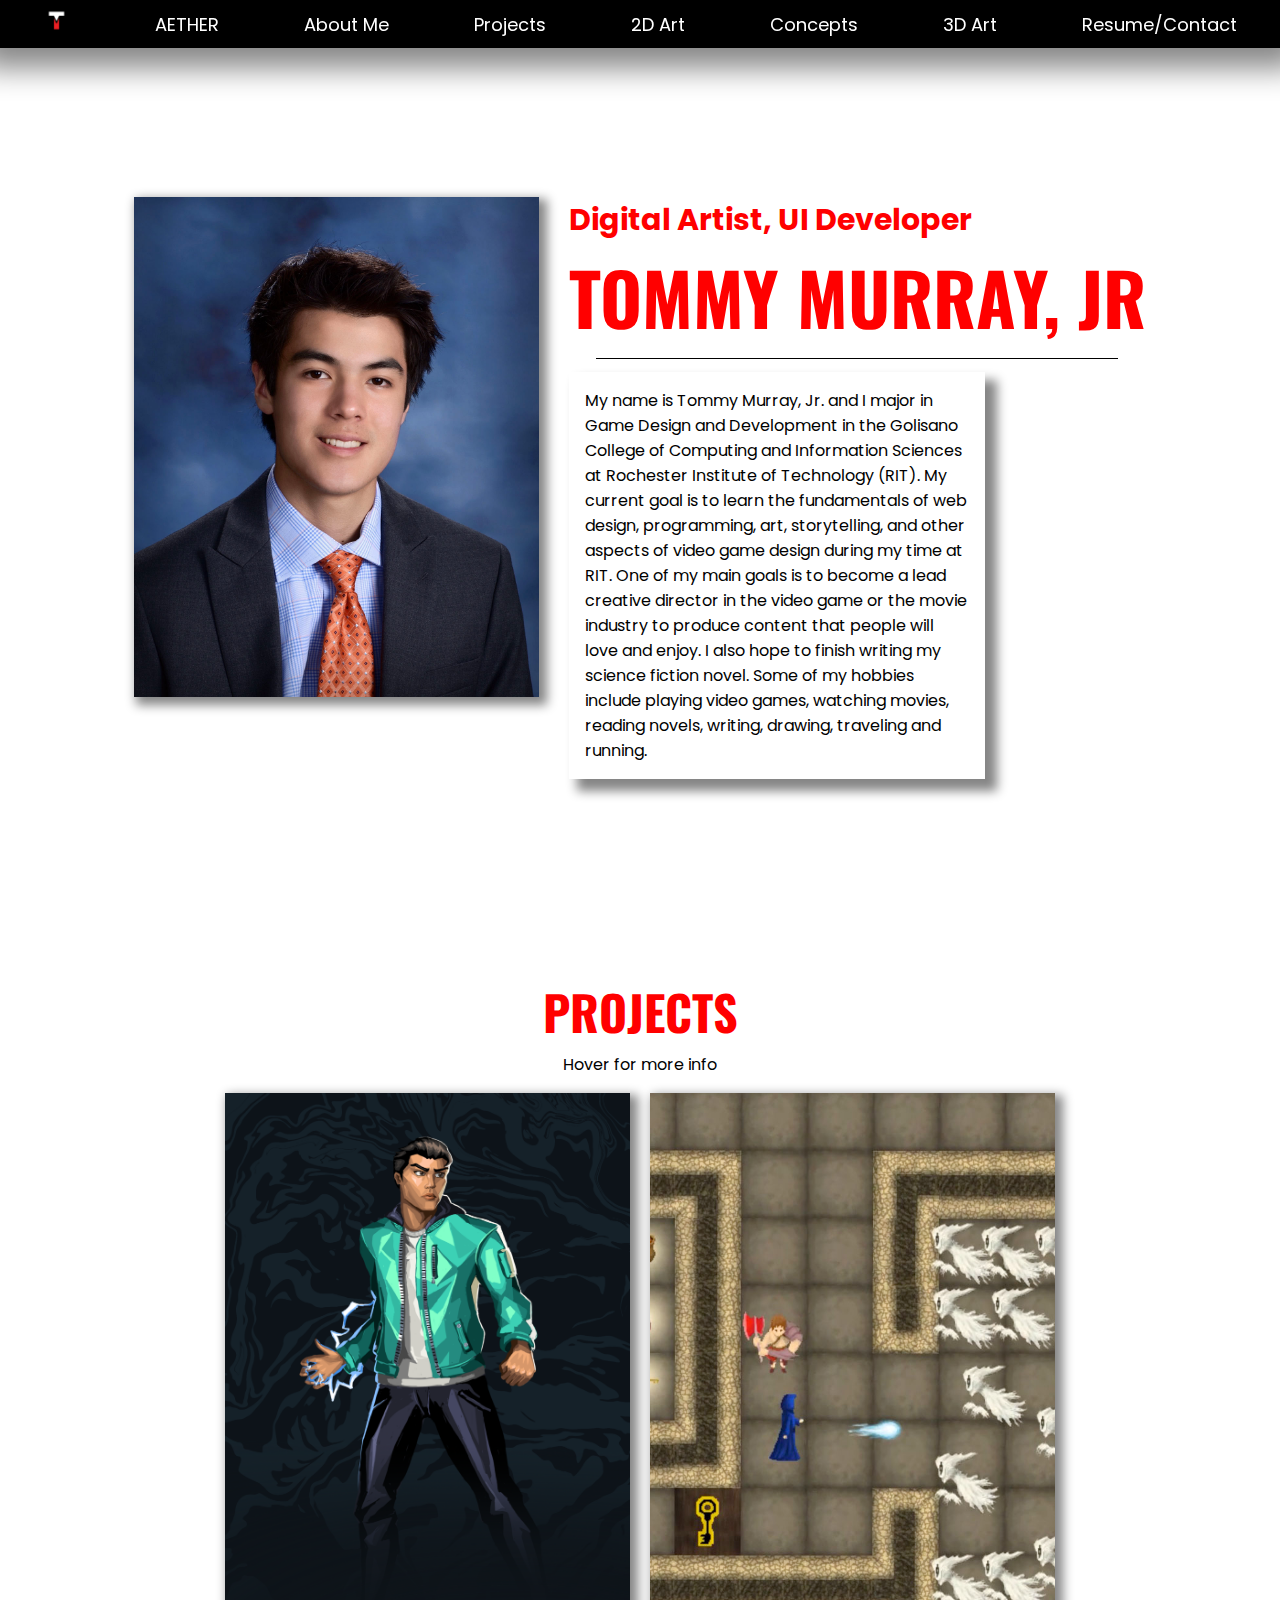
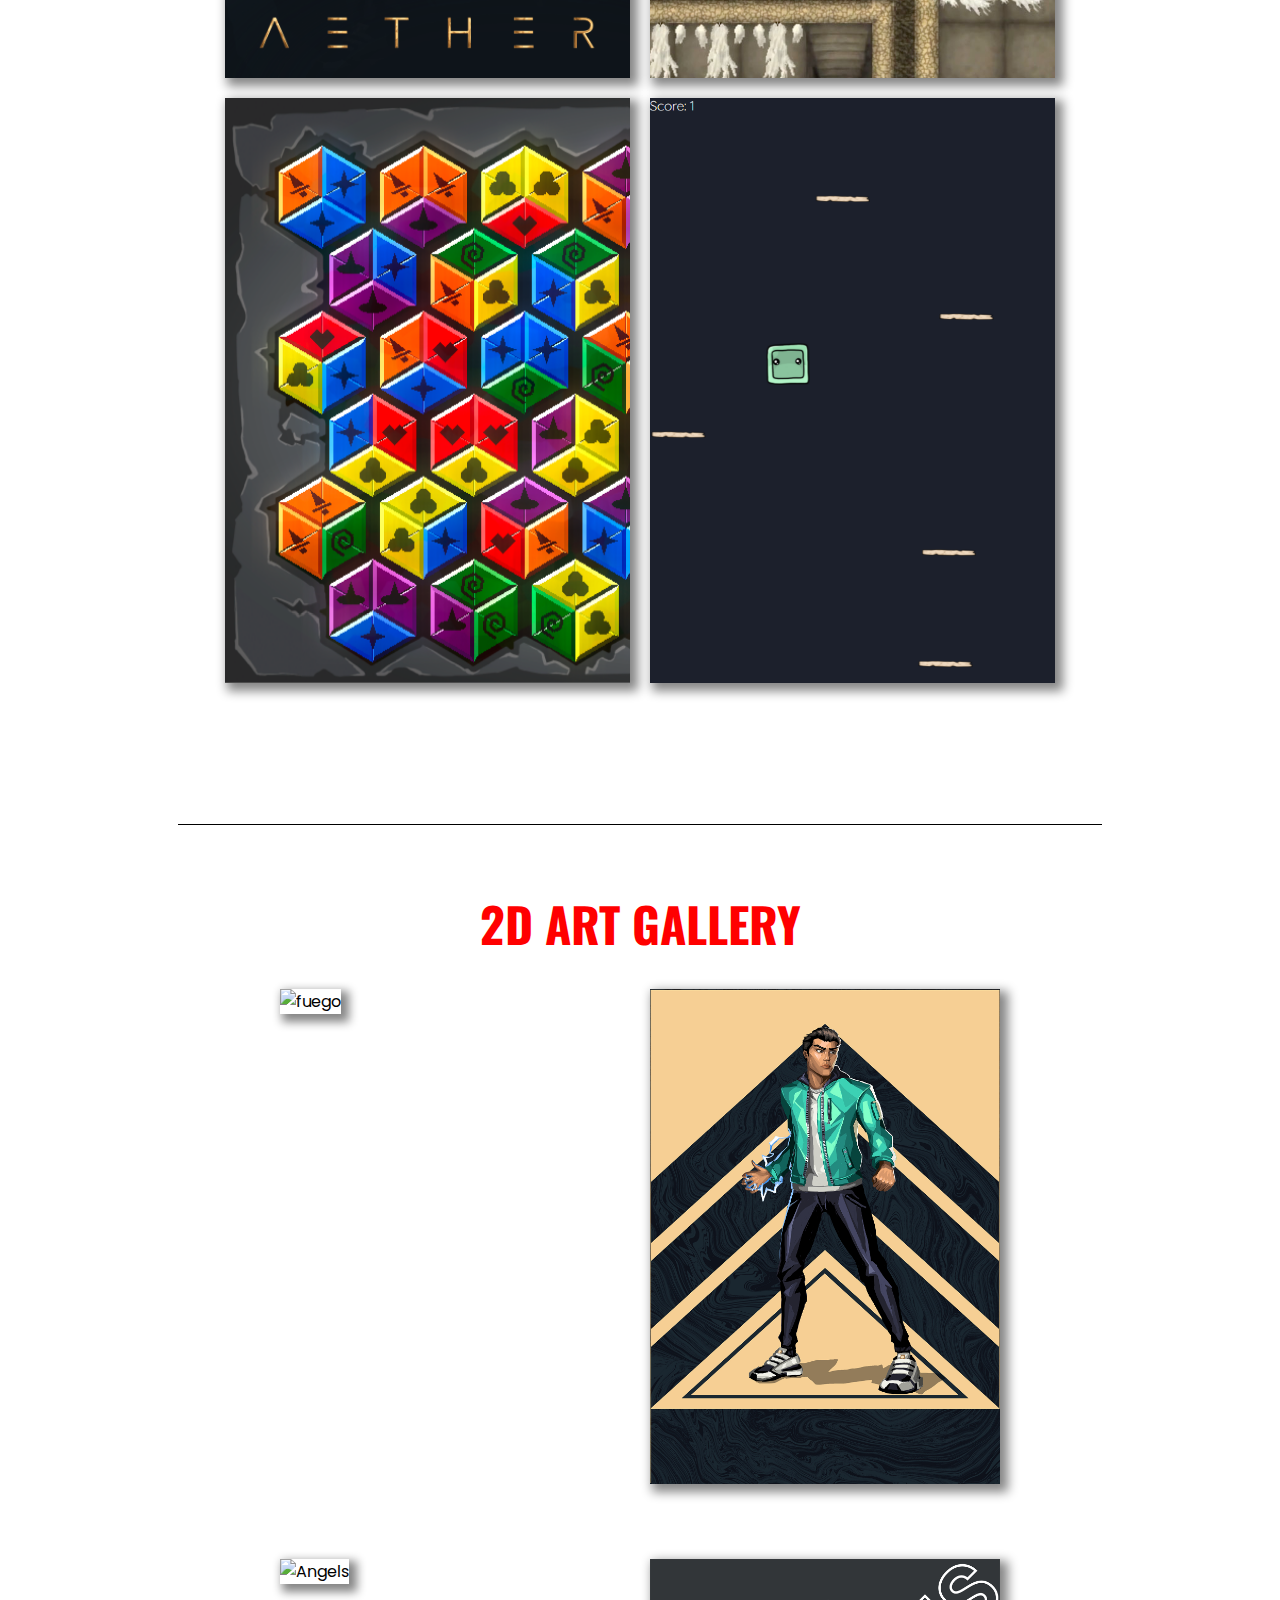
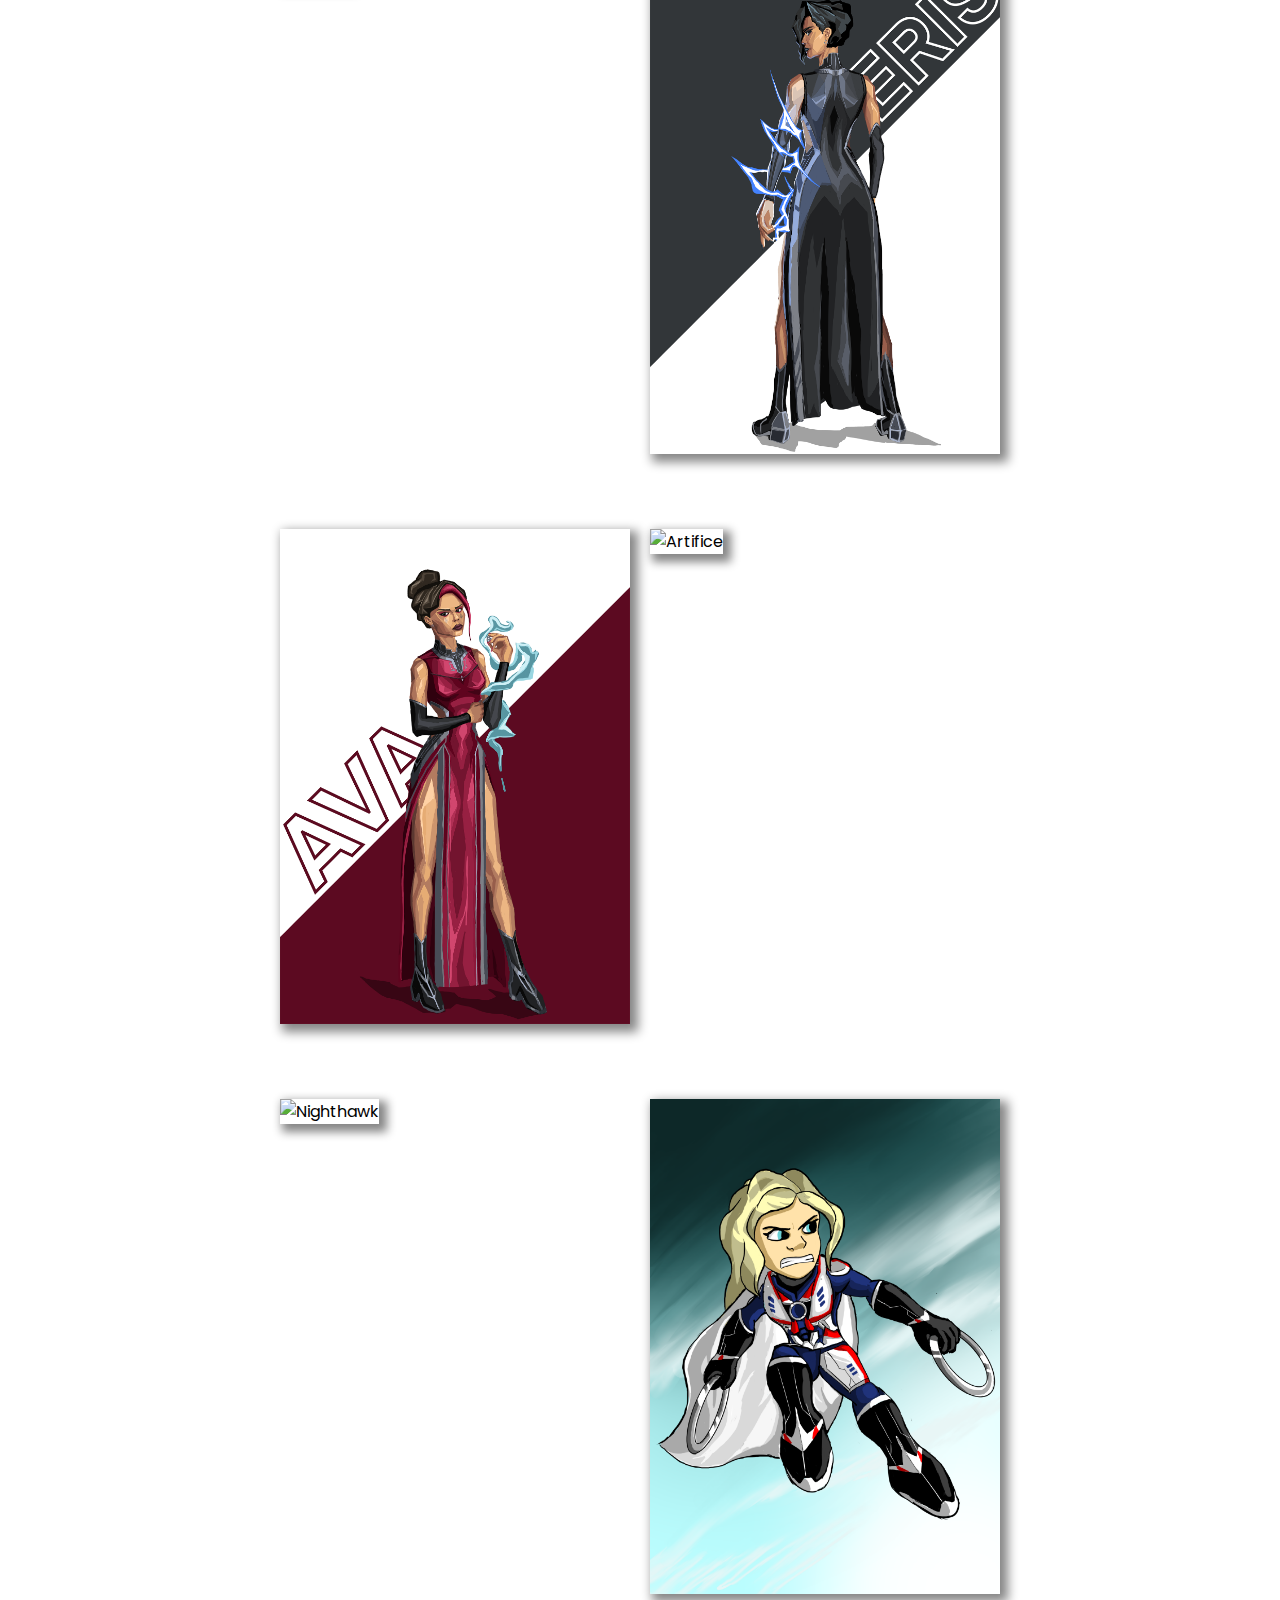
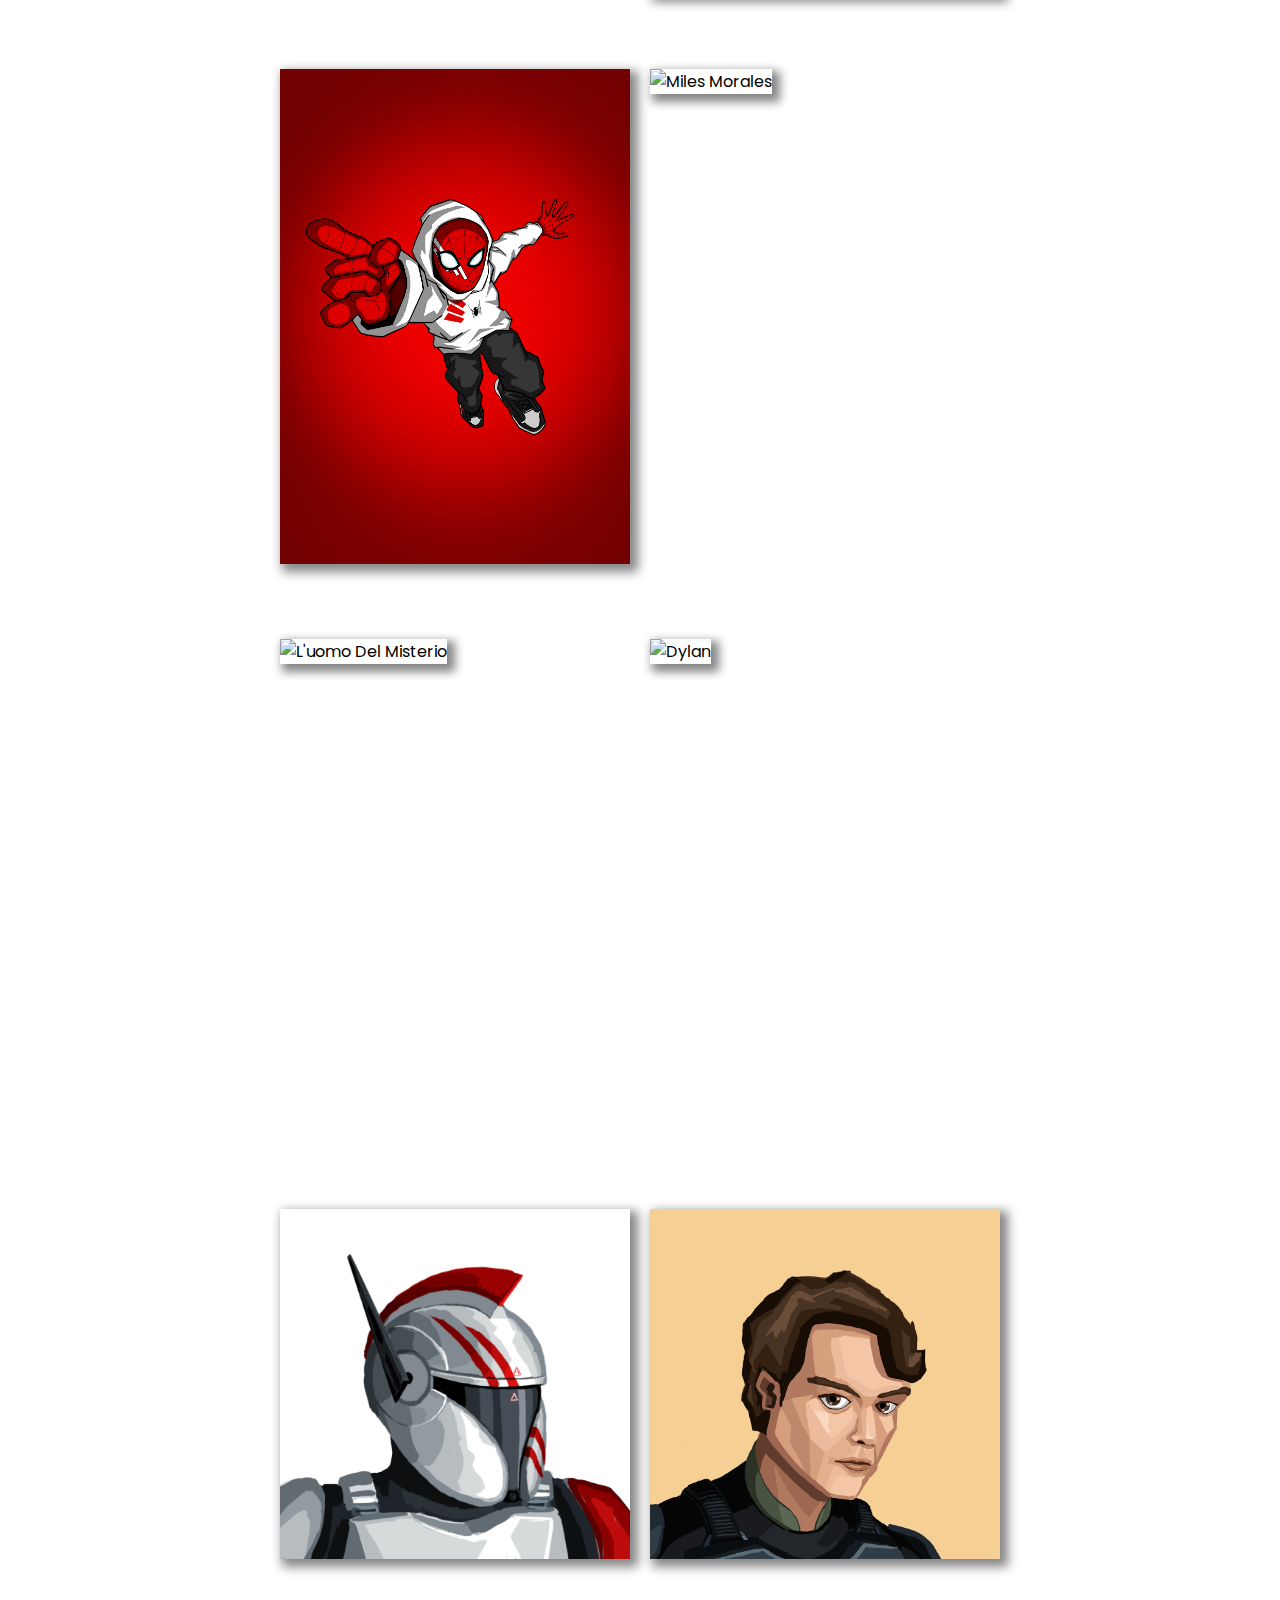
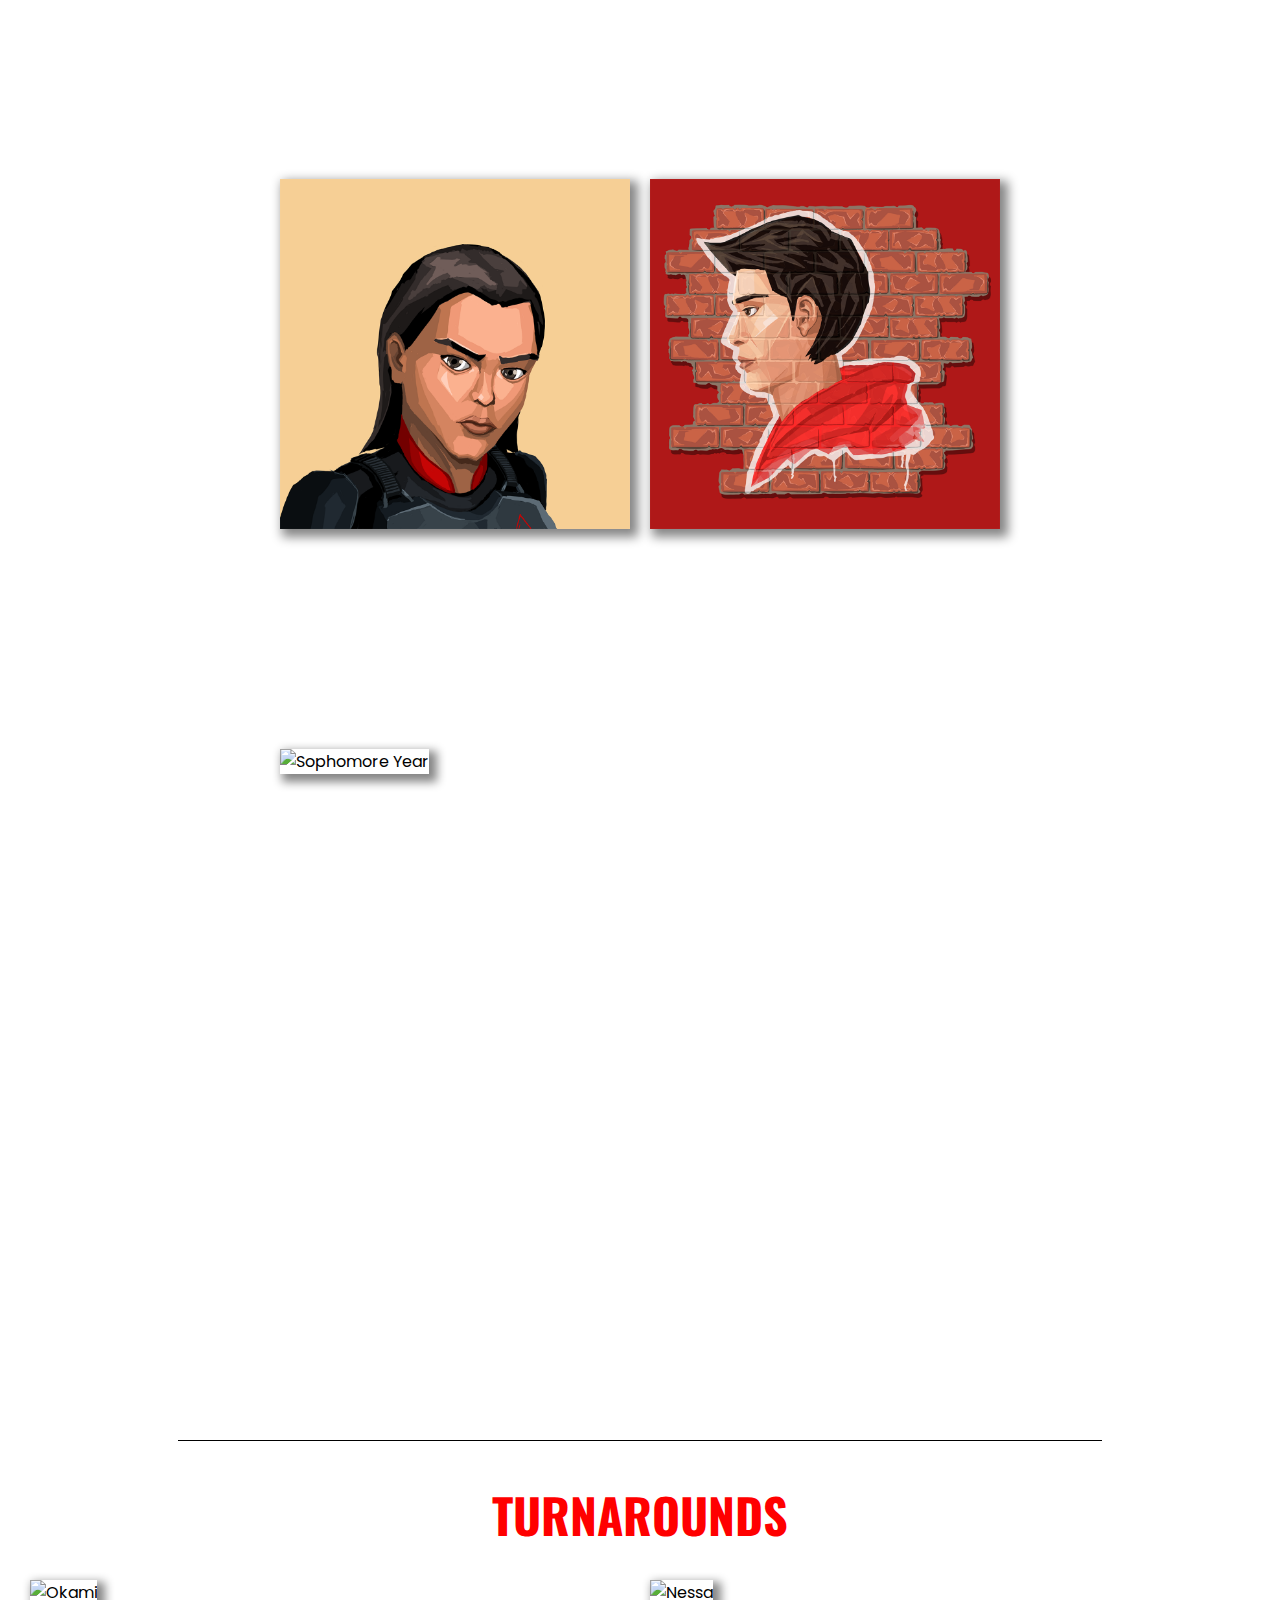
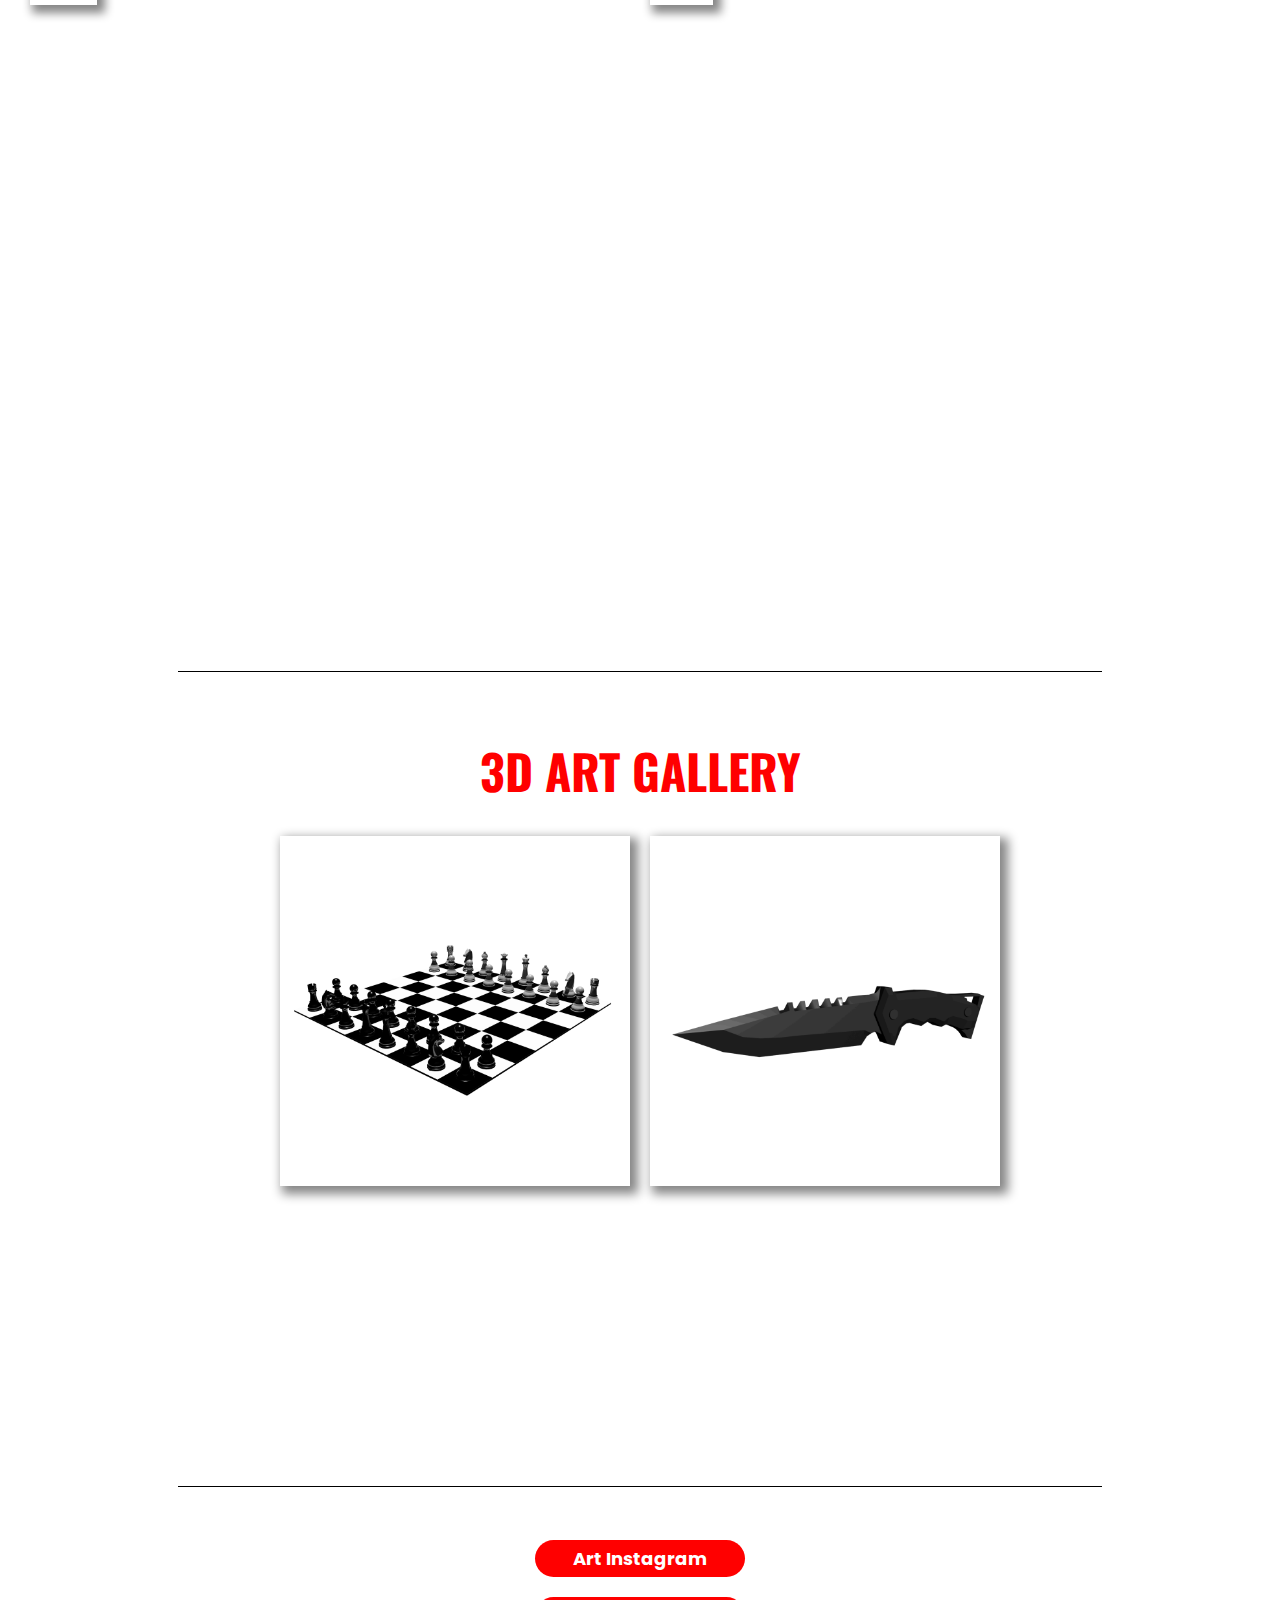
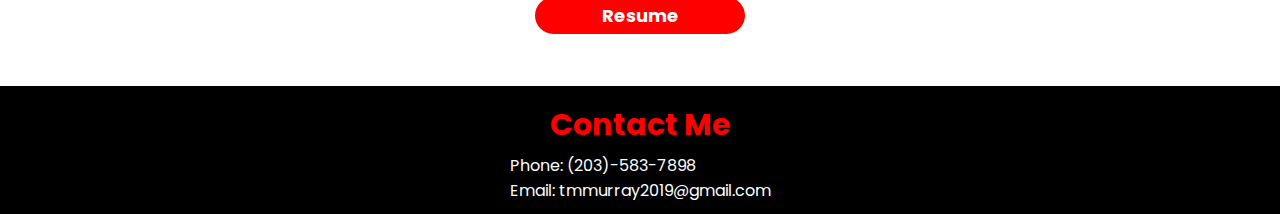
==== commit 71b29a0a: "Added ability to click to expand image" ====
--- a/index.html
+++ b/index.html
@@ -26,6 +26,9 @@
                 <a href="#art" class = "nav">2D Art</a>
             </div>
             <div class = "navlinks">
+                <a href="#turnarounds" class = "nav">Concepts</a>
+            </div>
+            <div class = "navlinks">
                 <a href="#art3d" class = "nav">3D Art</a>
             </div>
             <div class = "navlinks">
@@ -46,6 +49,9 @@
                 </div>
                 <div class = "navlinks">
                     <a href="#art" class = "nav">2D Art</a>
+                </div>
+                <div class = "navlinks">
+                    <a href="#turnarounds" class = "nav">Concepts</a>
                 </div>
                 <div class = "navlinks">
                     <a href="#art3d" class = "nav">3D Art</a>
@@ -97,6 +103,14 @@
         <hr size="1" width="90%" color="black"> 
         <br>
 
+        <h1 id = "conceptArt">
+            TURNAROUNDS
+        </h1>
+        <section class = "graphics" id = "turnarounds"></section>
+
+        <hr size="1" width="90%" color="black"> 
+        <br>
+
         <h1 id = "art3d">
             3D ART GALLERY
         </h1>
--- a/css/styles.css
+++ b/css/styles.css
@@ -205,7 +205,7 @@
 #proj{
     margin-bottom: 5px;
 }
-#art, #art3d{
+#art, #art3d, #conceptArt{
     margin-bottom: 30px;
 }
 #proj, #art, #art3d{
@@ -249,7 +249,7 @@
     padding-bottom: 13%;
     justify-content: center;
 }
-#_3dGallary {
+#_3dGallary{
     margin-bottom: 50px;
     padding-bottom: 50px;
 }
@@ -333,6 +333,14 @@
     color:  rgb(255, 255, 255);
     font-size: 24px;
 }
+
+div.graphic:hover img {
+    position: absolute;
+    width: 360px;
+    transform: translate(-5px, -5px);
+    justify-content: center;
+}
+
 div.graphic:hover div.graphic_desc{
     visibility: visible;
     position: relative;
@@ -341,12 +349,51 @@
     transform: translate(-5px, -10px);
     background: rgb(255, 0, 0);
 }
-div.graphic:hover img {
-    position: absolute;
-    width: 360px;
-    transform: translate(-5px, -5px);
-    justify-content: center;
-}
+
+
+#turnarounds div.graphic,  #turnarounds div.graphic img{
+    width: 600px;
+}
+
+#turnarounds div.graphic:hover img {
+    width: 610px;
+}
+
+#turnarounds div.graphic div.graphic_desc{
+    visibility: hidden;
+    width: 610px;
+}
+
+#expanded {
+    position: fixed;
+    top: 50%;
+    left: 50%;
+    transform: translate(-50%, -50%);
+    z-index: 9999;
+    height: 90%;
+    width: auto;
+    transition: all 1.0s ease-in-out;
+}
+
+.container {
+    position: relative;
+}
+
+.overlay {
+    position: fixed;
+    top: 0;
+    left: 0;
+    width: 100%;
+    height: 100%;
+    background-color: rgba(0, 0, 0, 0.5);
+    z-index: 9998;
+    display: none;
+}
+
+.container .overlay {
+    display: block;
+}
+
 #footer{
     height: 8em;
 }
@@ -531,7 +578,7 @@
     }
     #bio{
         width: 80vw;
-        font-size: 30px;
+        font-size: 24px;
     }
     a.large{
         width: 600px;
@@ -550,3 +597,4 @@
 }
 
 
+
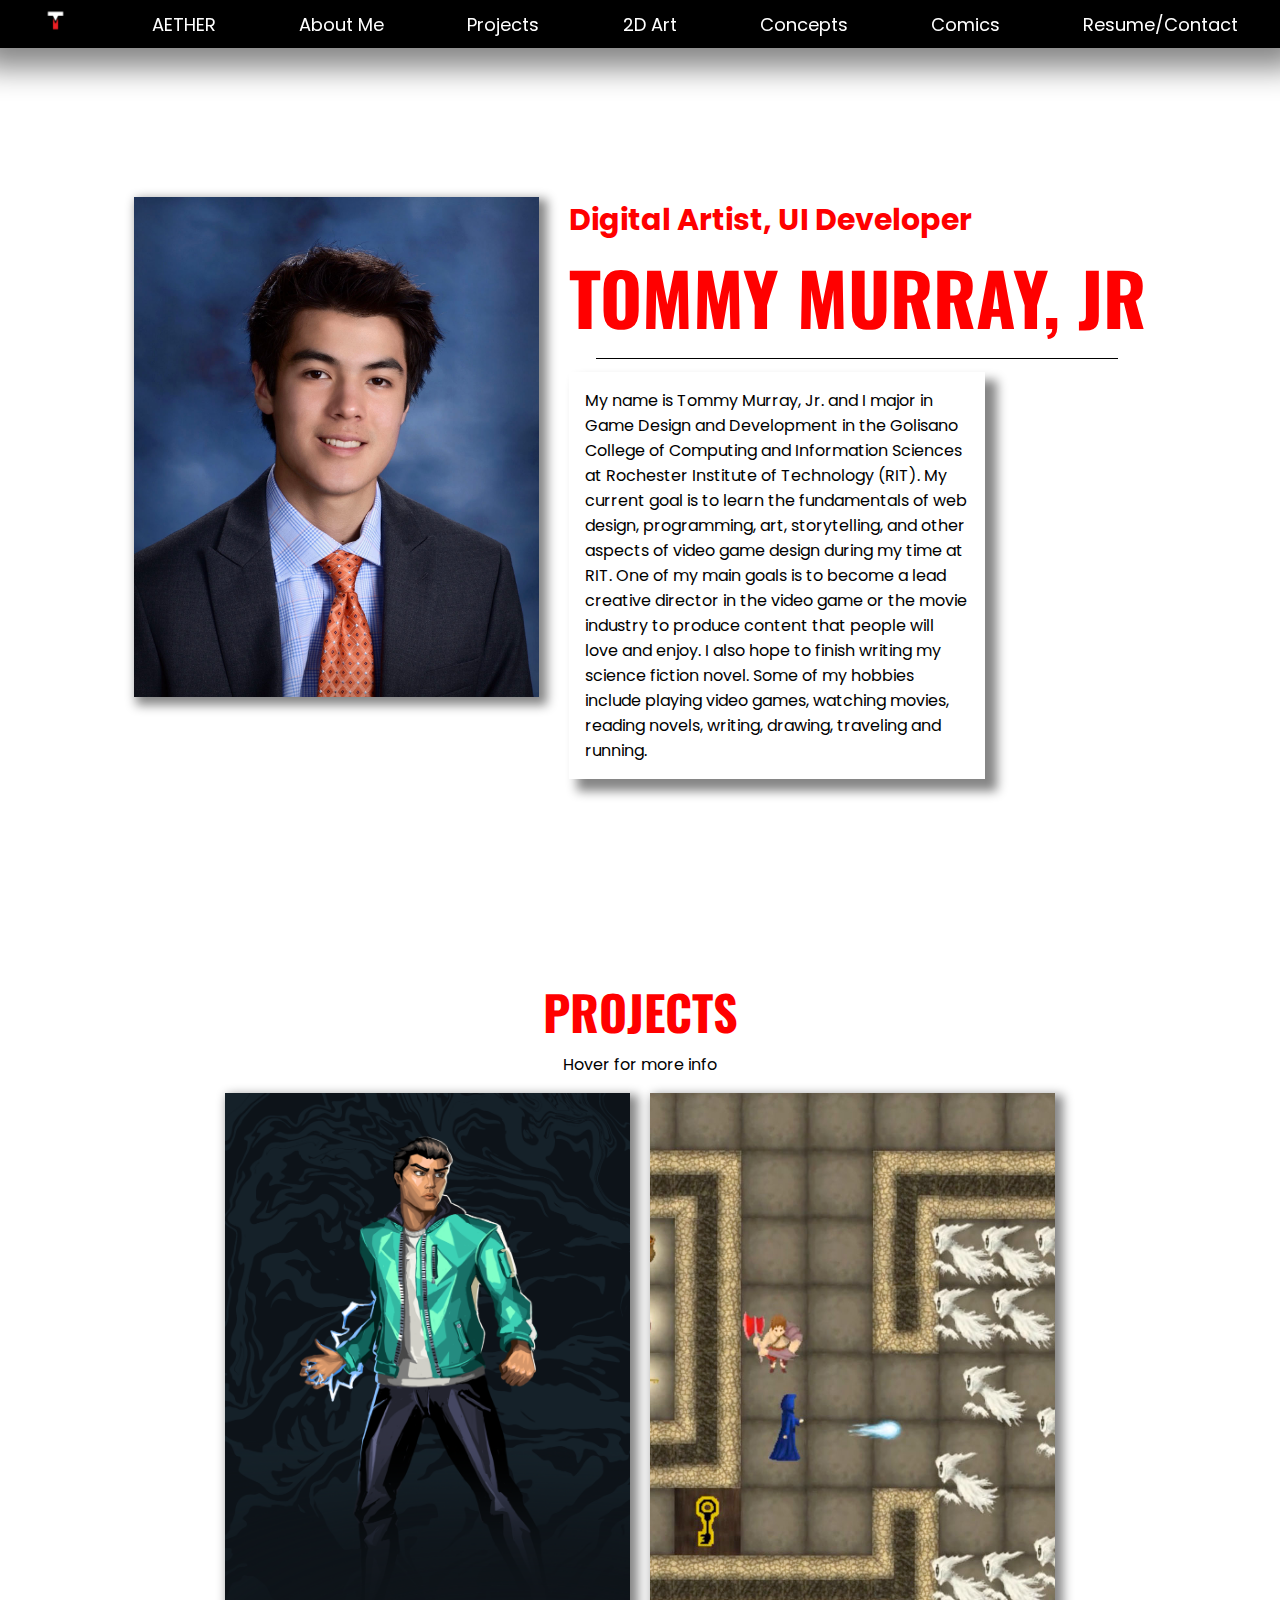
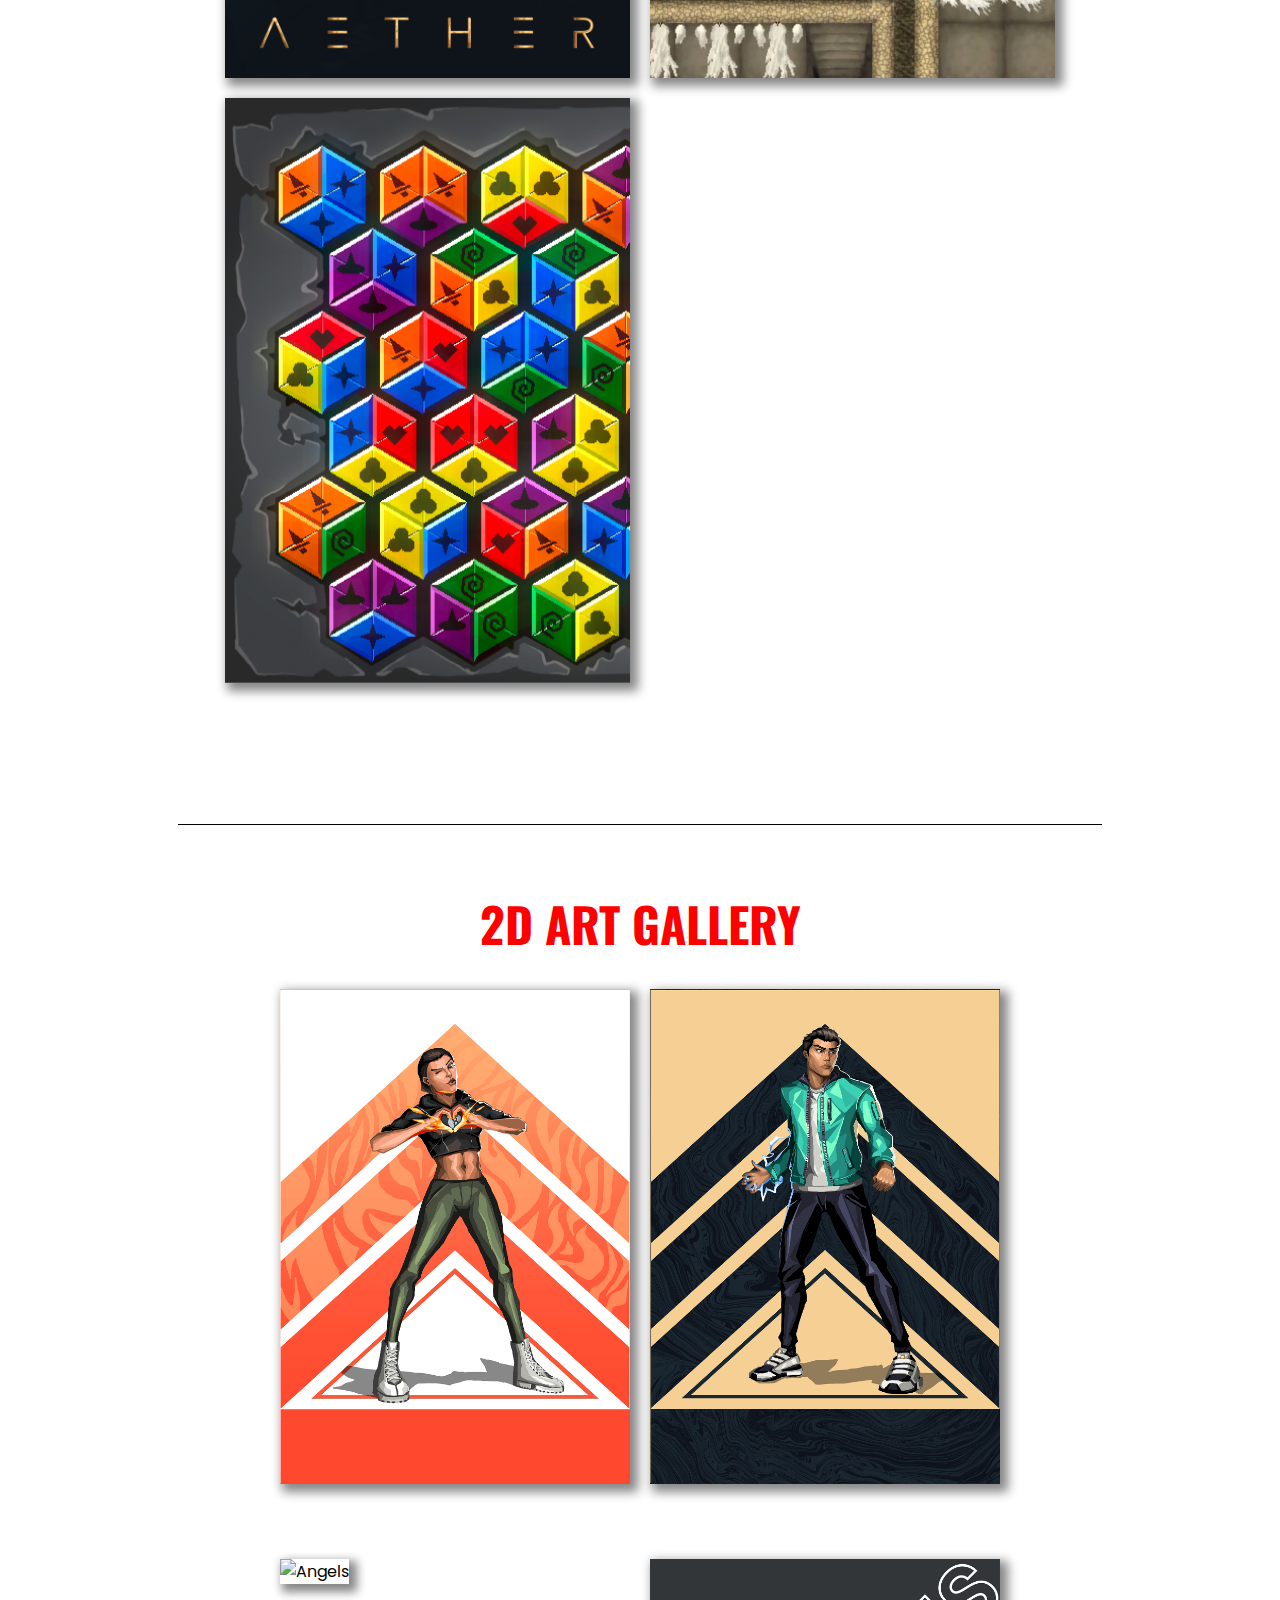
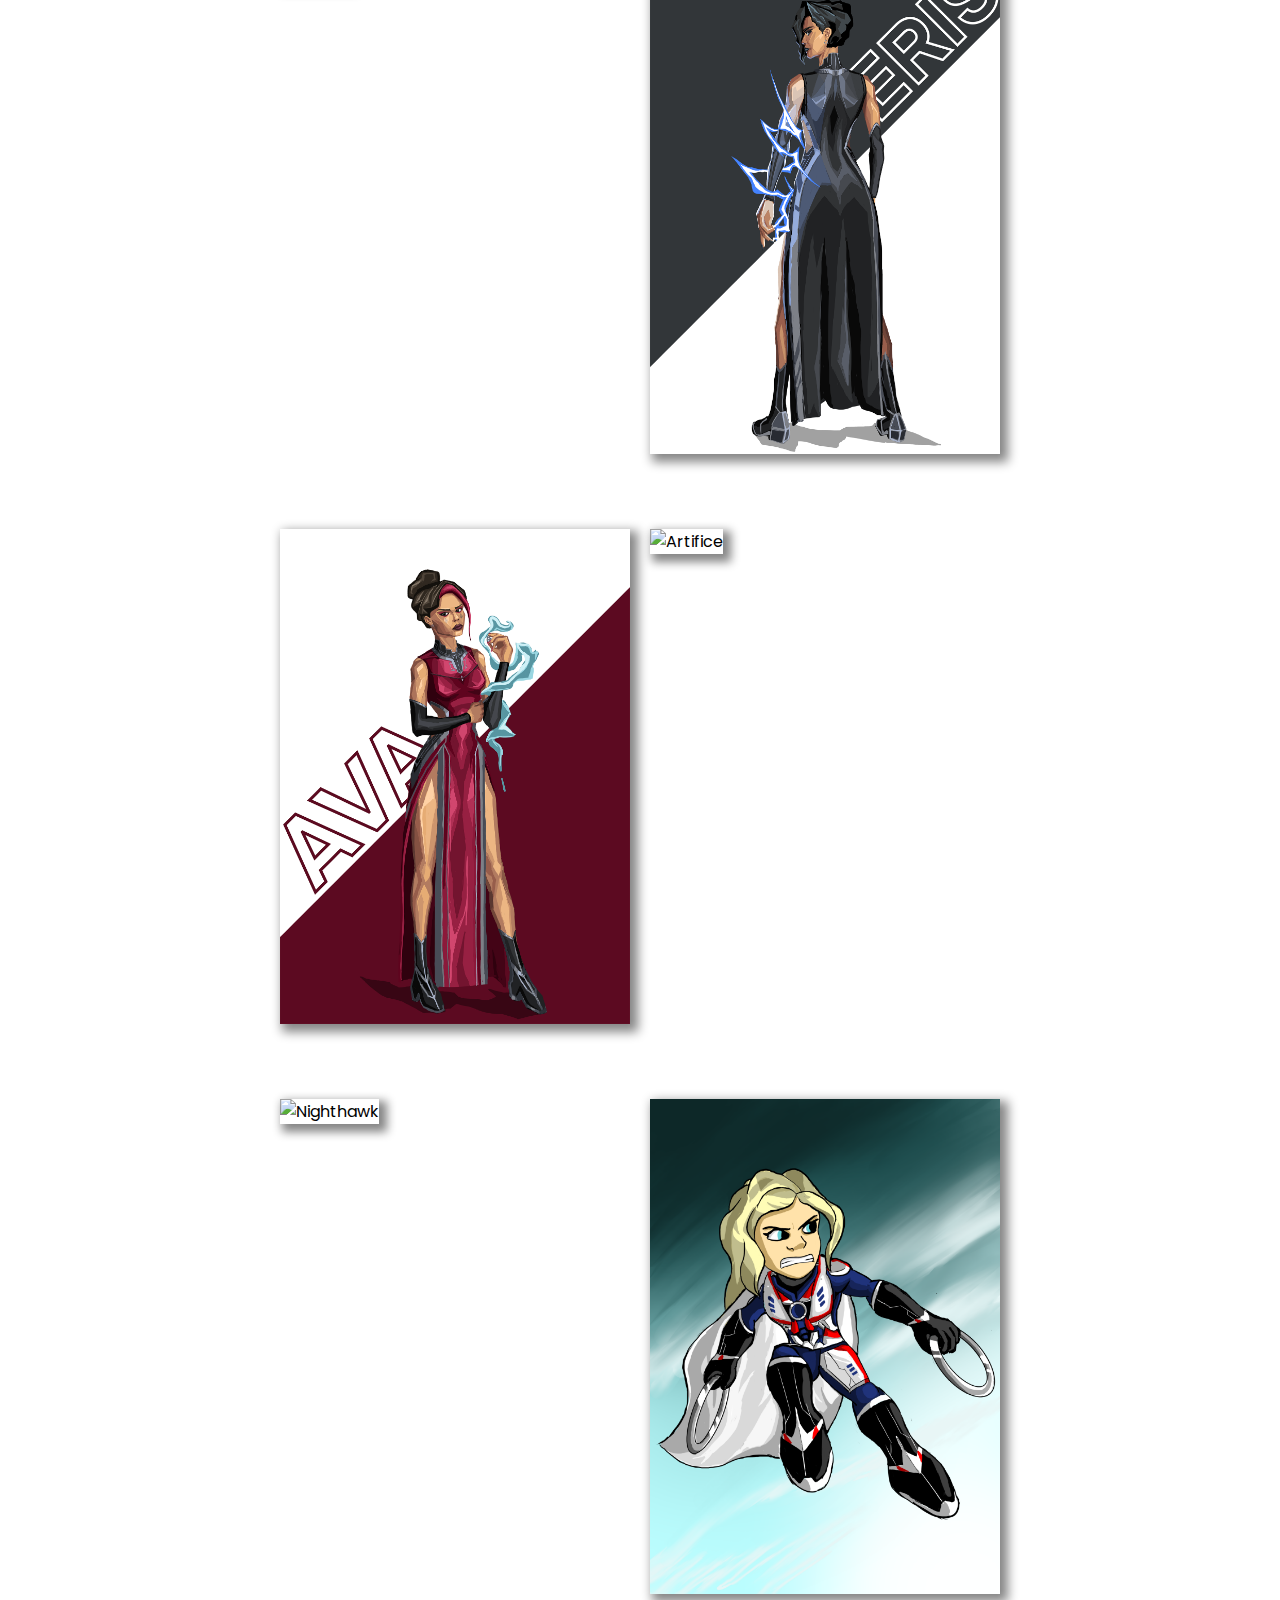
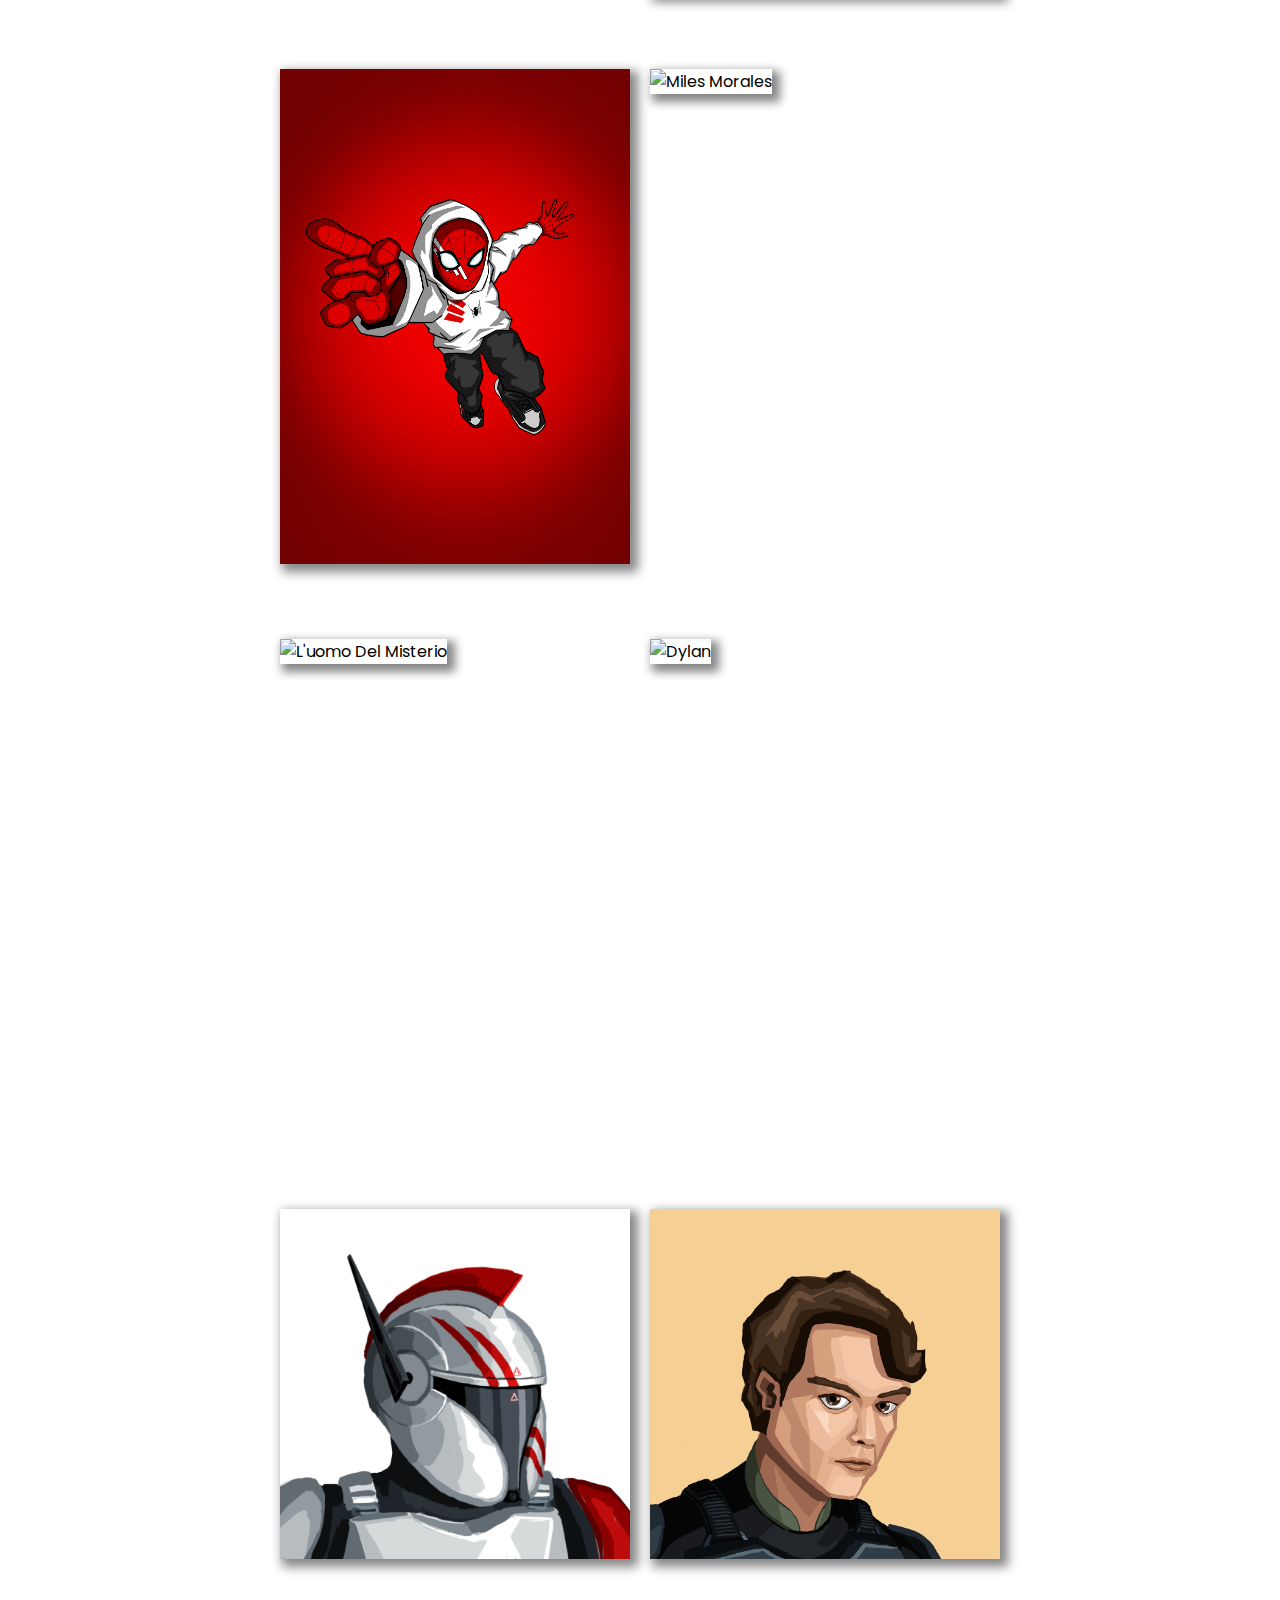
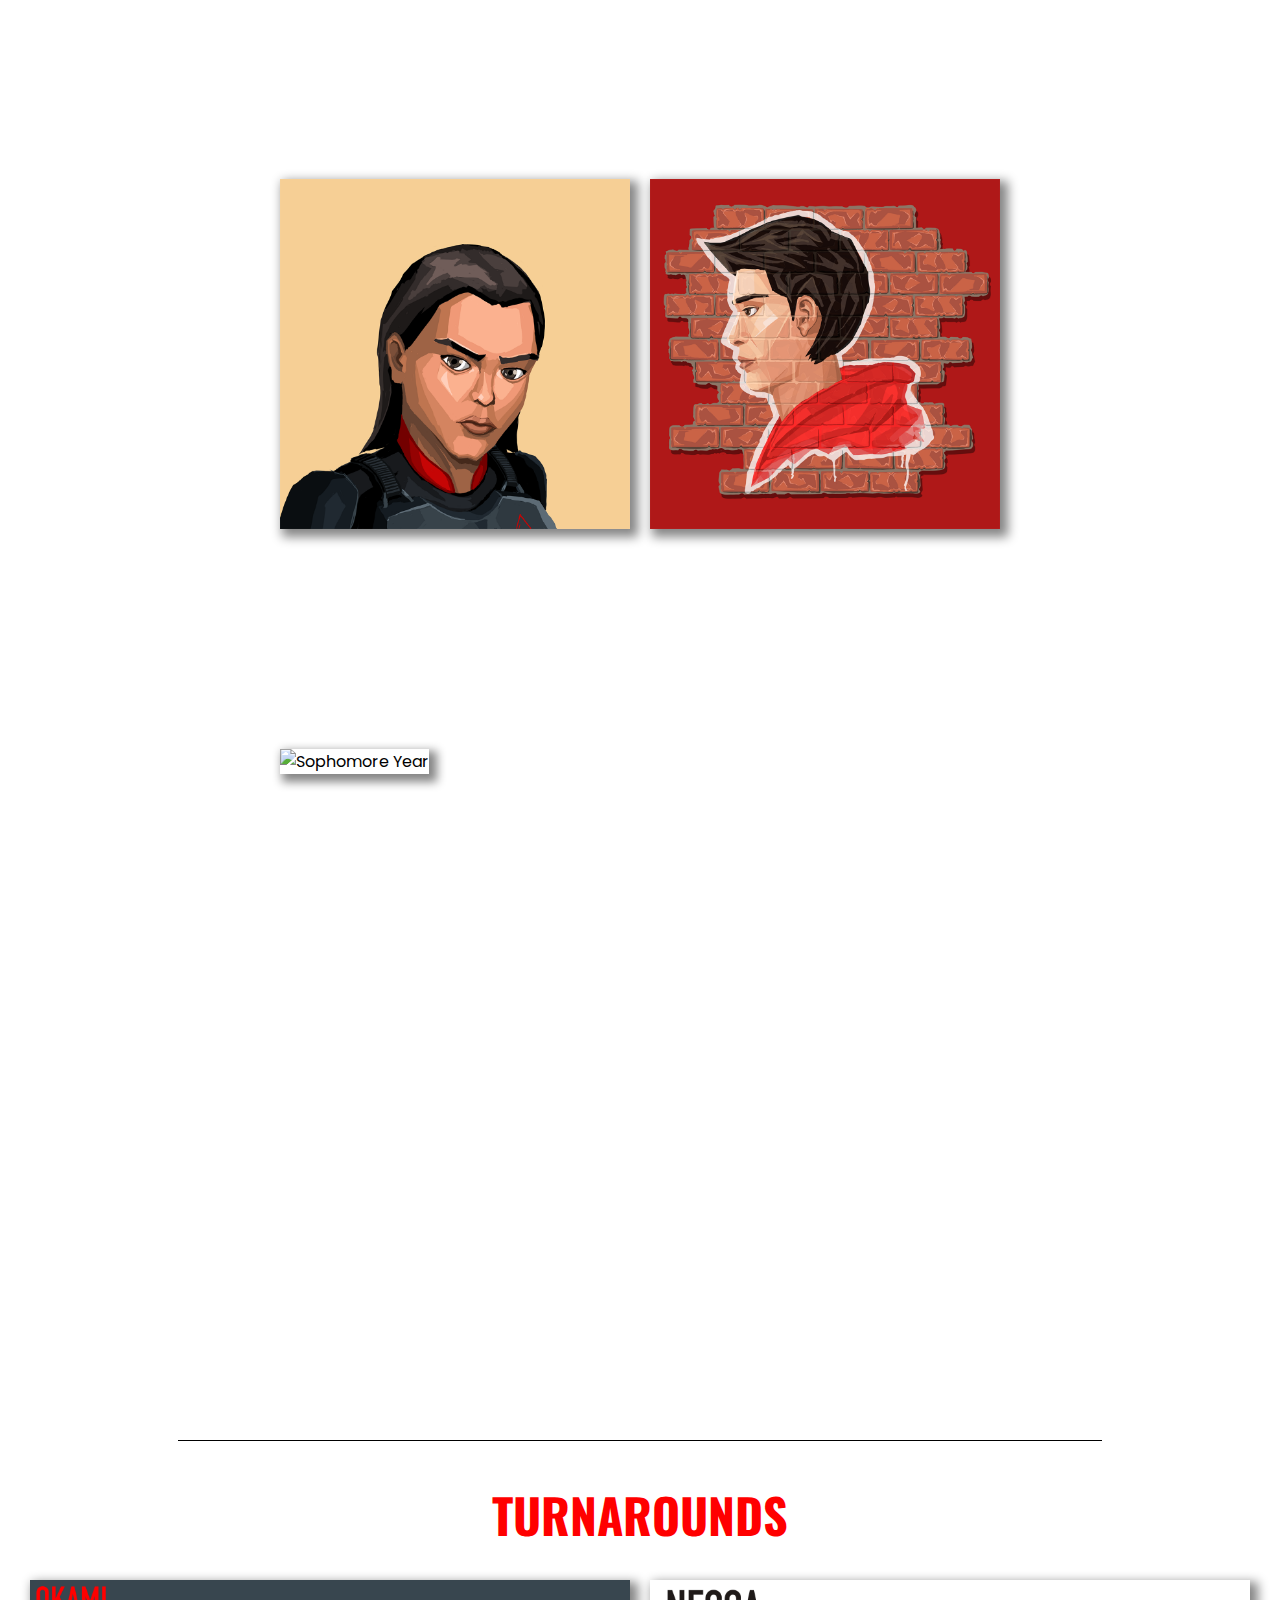
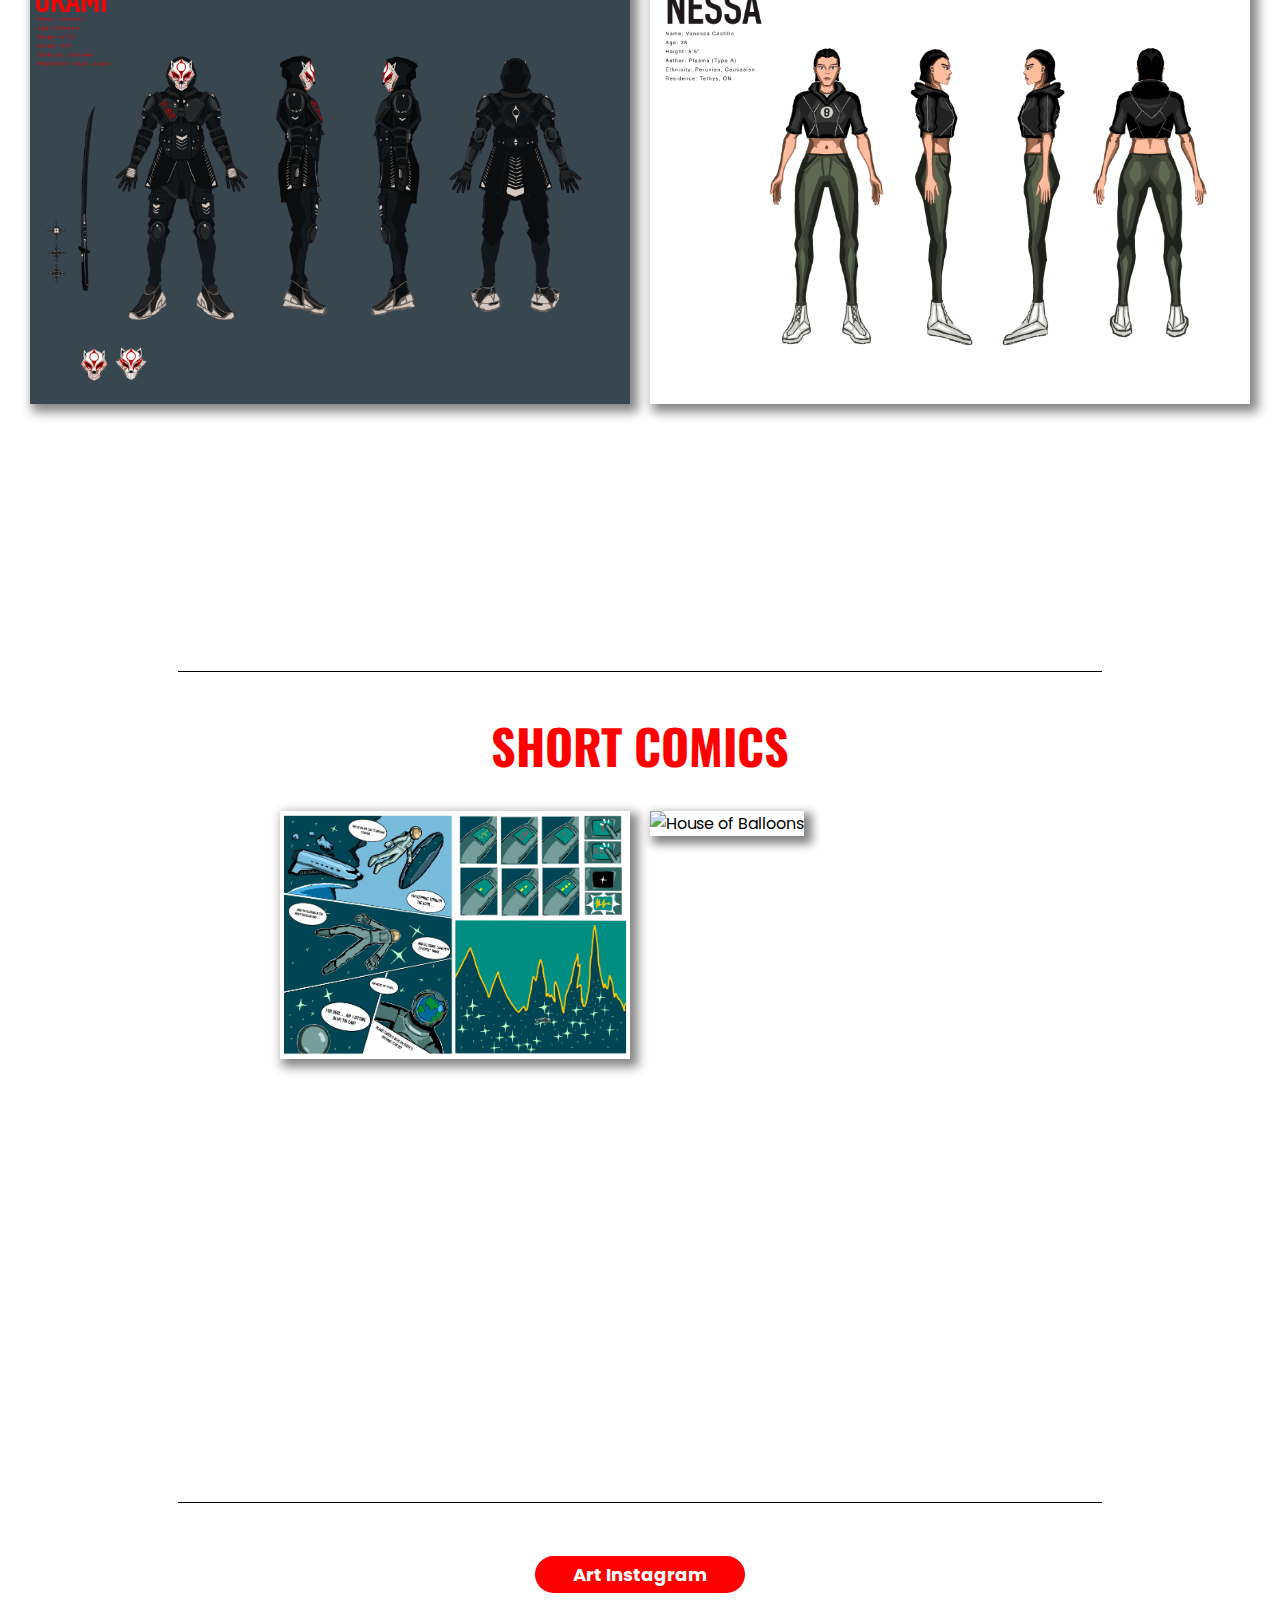
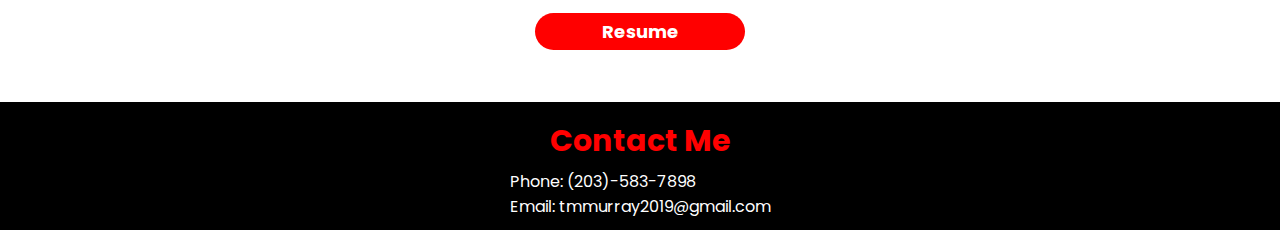
==== commit 41aa8d7d: "Now responsive on tablets" ====
--- a/index.html
+++ b/index.html
@@ -29,7 +29,7 @@
                 <a href="#turnarounds" class = "nav">Concepts</a>
             </div>
             <div class = "navlinks">
-                <a href="#art3d" class = "nav">3D Art</a>
+                <a href="#comics" class = "nav">Comics</a>
             </div>
             <div class = "navlinks">
                 <a href="#resume" class = "nav">Resume/Contact</a>
@@ -111,10 +111,15 @@
         <hr size="1" width="90%" color="black"> 
         <br>
 
-        <h1 id = "art3d">
+        <!-- <h1 id = "art3d">
             3D ART GALLERY
         </h1>
-        <section class = "graphics" id = "_3dGallary"></section>
+        <section class = "graphics" id = "_3dGallary"></section> -->
+
+        <h1 id = "shortComics">
+            SHORT COMICS
+        </h1>
+        <section class = "graphics" id = "comics"></section>
 
         <hr size="1" width="90%" color="black"> 
         <br>
--- a/css/styles.css
+++ b/css/styles.css
@@ -205,7 +205,7 @@
 #proj{
     margin-bottom: 5px;
 }
-#art, #art3d, #conceptArt{
+#art, #art3d, #conceptArt, #shortComics{
     margin-bottom: 30px;
 }
 #proj, #art, #art3d{
@@ -370,7 +370,7 @@
     left: 50%;
     transform: translate(-50%, -50%);
     z-index: 9999;
-    height: 90%;
+    height: 80%;
     width: auto;
     transition: all 1.0s ease-in-out;
 }
@@ -439,13 +439,103 @@
     to   { margin-top: 0%; }
 }
 
-@media screen and (max-width: 1600px) {
+@media only screen and (min-device-width: 1024px) and (max-device-width: 1600px) {
     #projects, section.graphics{
     grid-template-columns: repeat(2, auto);
     }
 
 }
-@media screen and (max-width: 1000px) {
+
+/* Tablet */
+@media only screen and (min-device-width: 768px) and (max-device-width: 1024px) and (orientation: portrait) {
+    body {
+        font-size: 12px;
+
+    };
+
+    #projects, section.graphics{
+        grid-template-columns: repeat(2, auto) !important;
+    }
+
+    #projects a {
+        font-size: 12px !important;
+
+    }
+
+    #projects h2 {
+        font-size: 24px !important;
+    }
+
+    div.project, div.flip img {
+        height:468px !important;
+        width:324px !important;
+    }
+    
+    .proj_desc{
+        font-size: 12px !important;
+    }
+    div.graphic{
+        min-height: 225px !important;
+        text-align: center !important;
+        margin-left: auto;
+        margin-right: auto;
+        justify-content: center !important;
+    }
+    div.graphic, div.graphic img {
+        width: 90% !important;
+    }
+    div.graphic_desc{
+        width: 90% !important;
+        text-align: center !important;
+        margin-left: auto;
+        margin-right: auto;
+        justify-content: center !important;
+    }
+    div.graphic_desc h2{
+        font-size: 12px !important;
+    }
+
+    div.graphic img{
+        box-shadow: 5px 5px 10px 3px rgba(0, 0, 0, 0.479);
+    }
+    div.graphic, div.graphic img{
+        width: 350px;
+    }
+    div.graphic_desc{
+        height: 0px;
+        width: 100%;
+        visibility: hidden;
+    }
+
+    #projects, section.graphics{
+        width: 100% !important;
+        text-align: center !important;
+        grid-template-columns: repeat(2, auto) !important;
+        grid-template-rows: repeat(auto-fill, auto) !important;
+        justify-content: center !important;
+    }
+    
+    
+
+    #burger a {
+        font-size: 24px!important;
+        width: 30%!important;
+    }
+
+    #burger img {
+        height: 32px!important;
+    }
+    
+    #burger a.icon {
+        right: 10px!important;
+        top: 10px!important;
+        width: 25px!important;
+    }
+
+
+}
+/* Phone */
+@media only screen and (max-width: 1000px) {
     *{
         font-weight: 400 !important;
     }
@@ -598,3 +688,4 @@
 
 
 
+
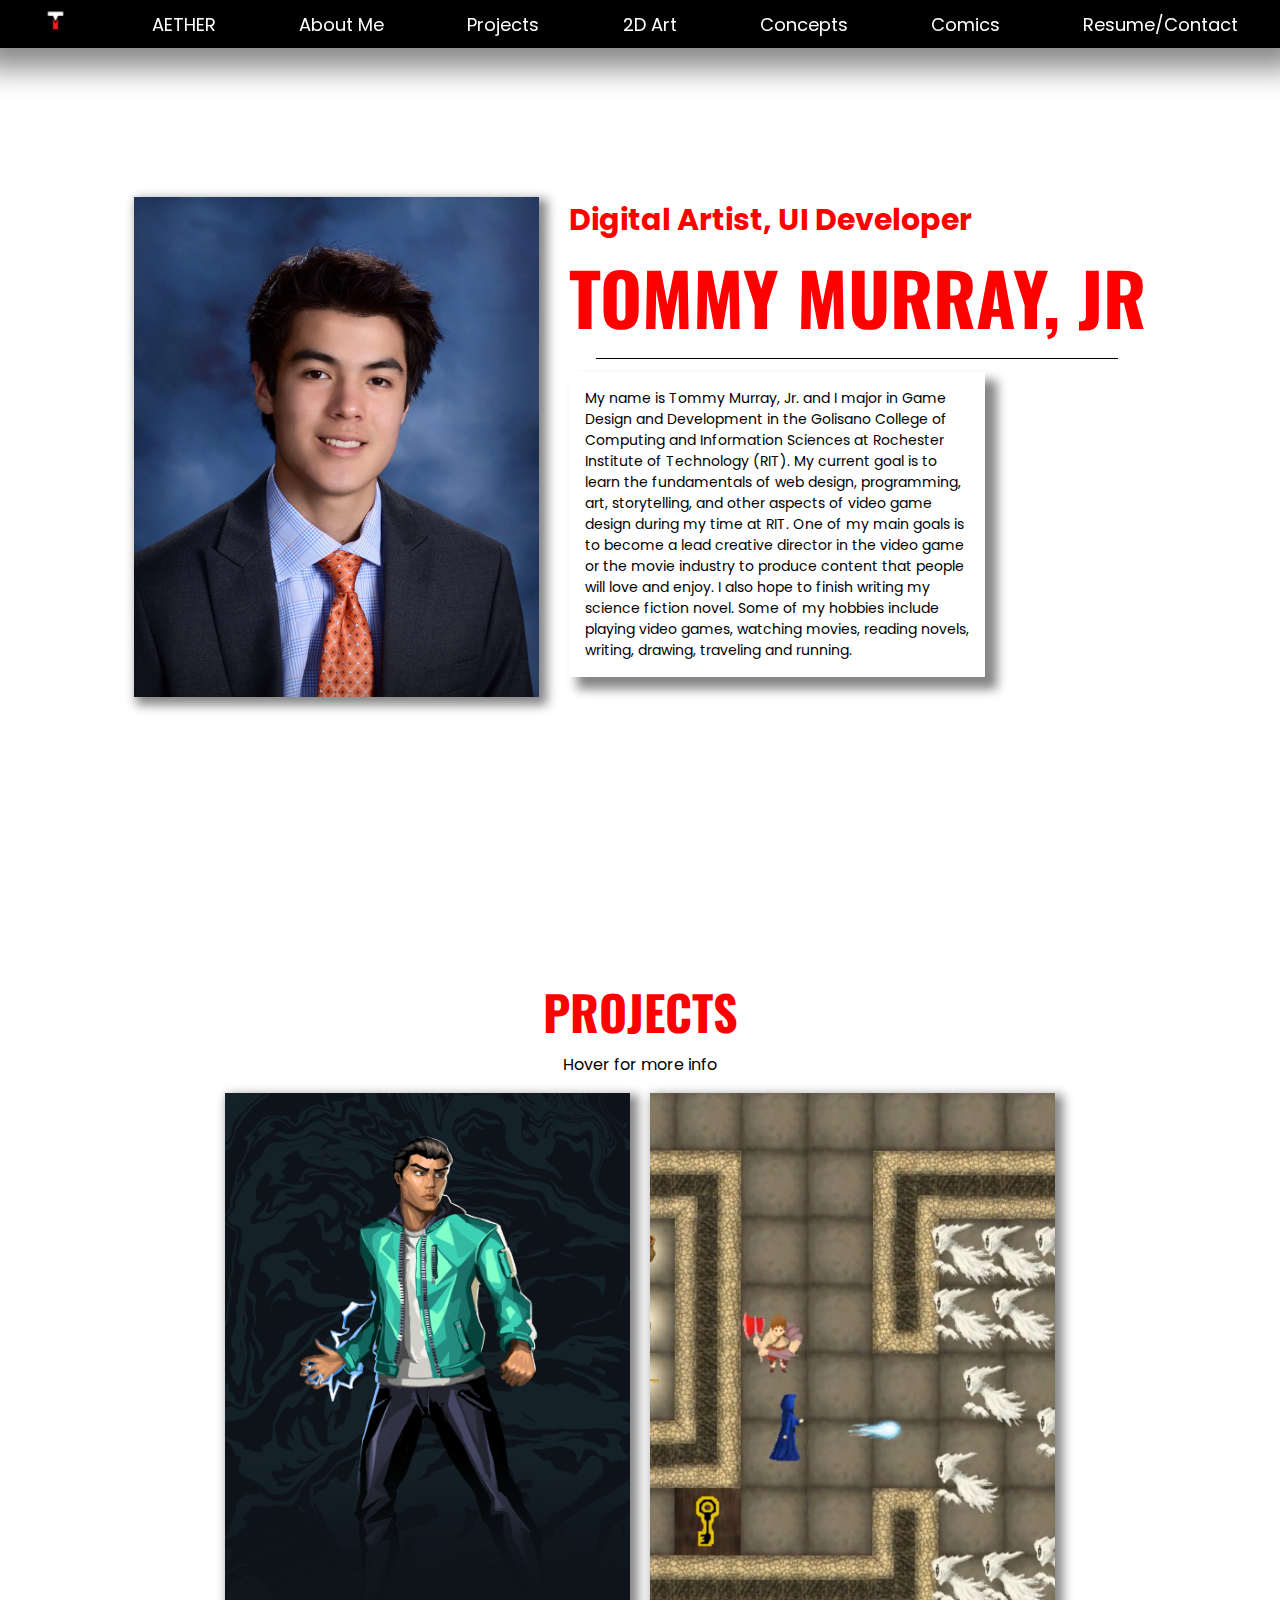
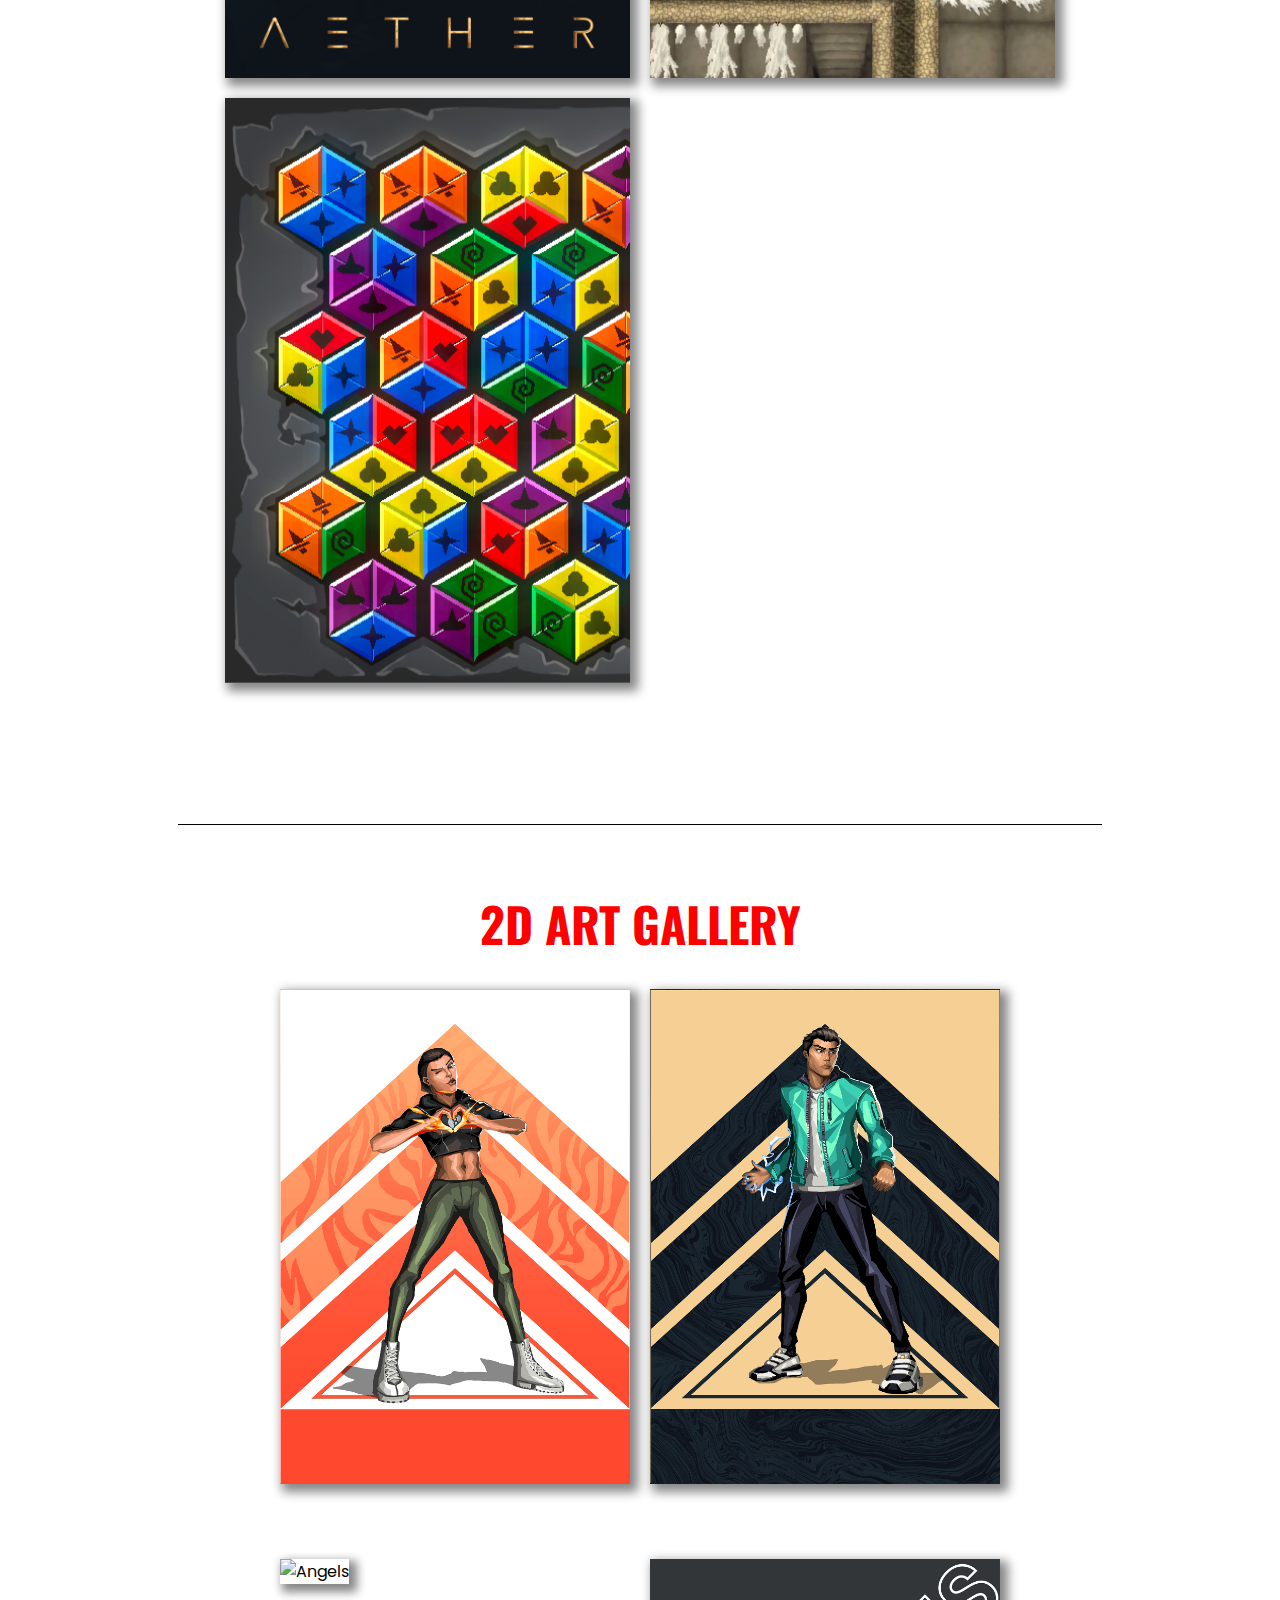
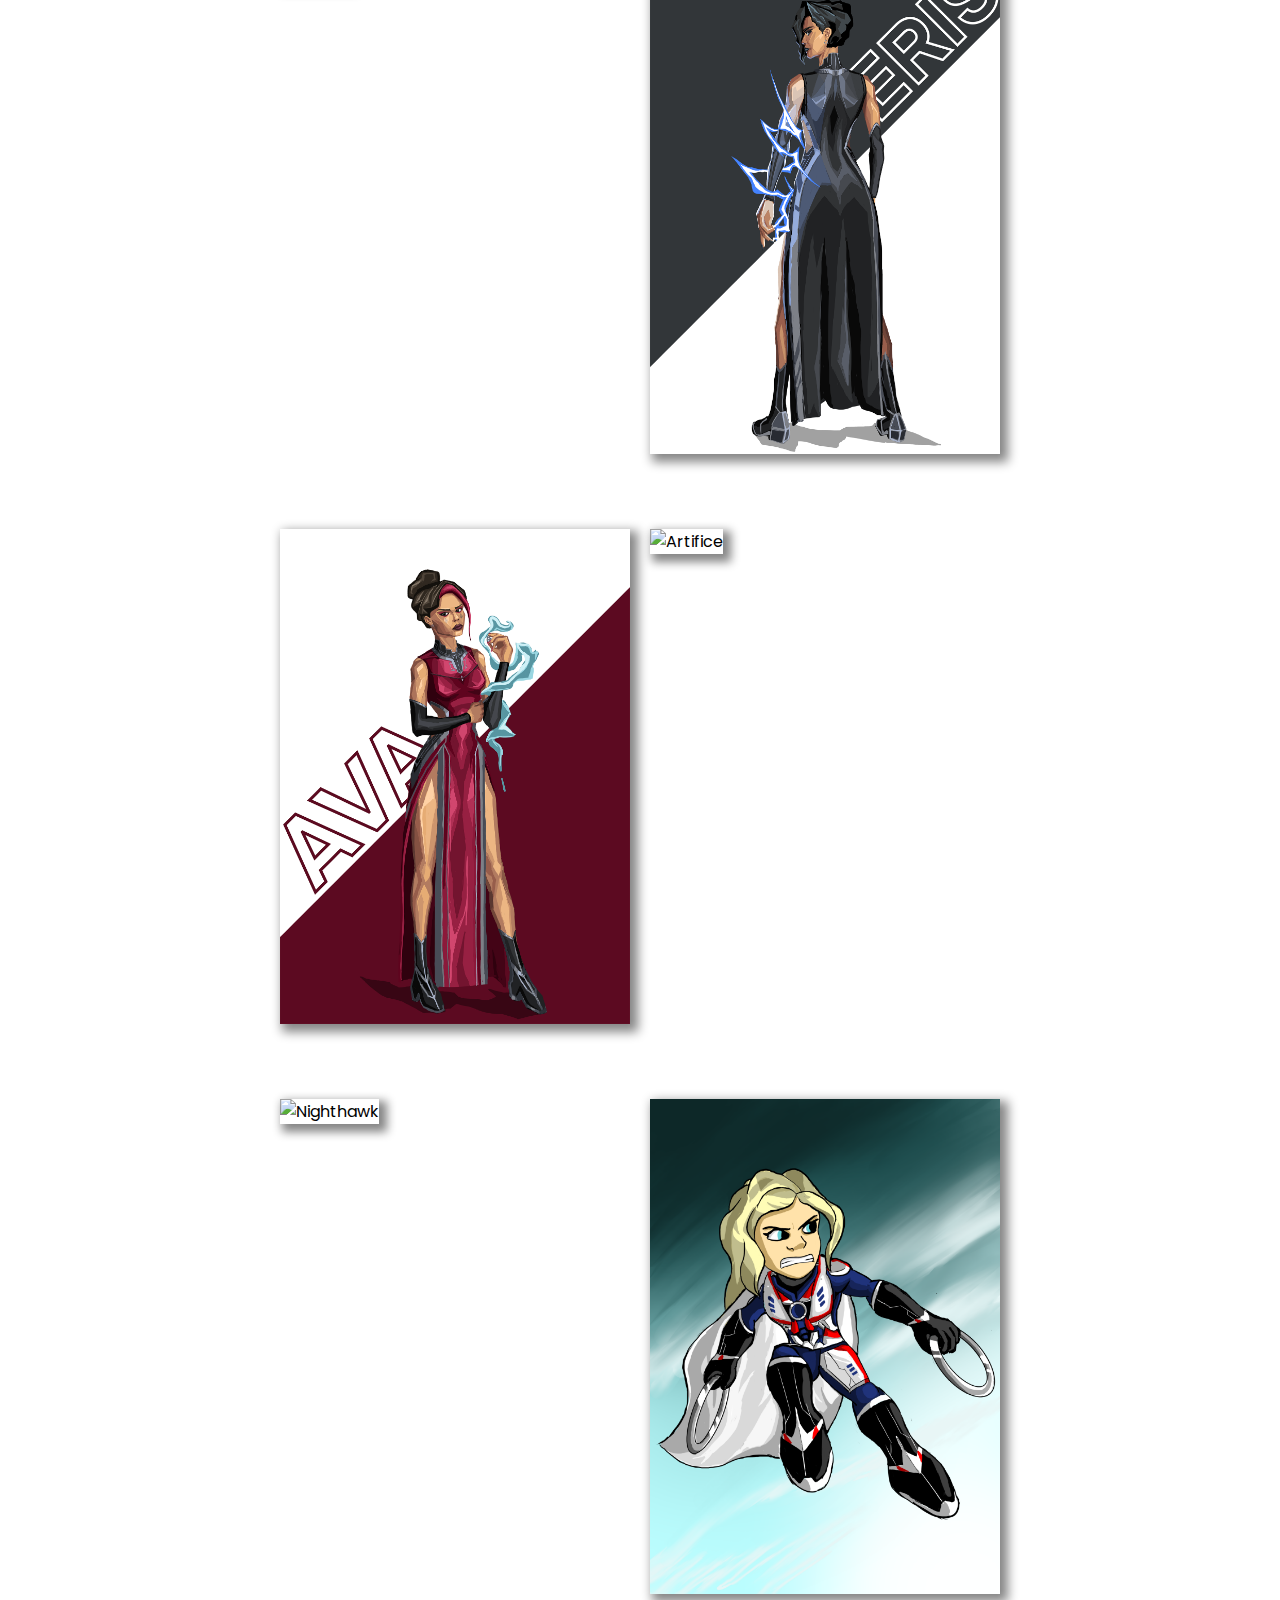
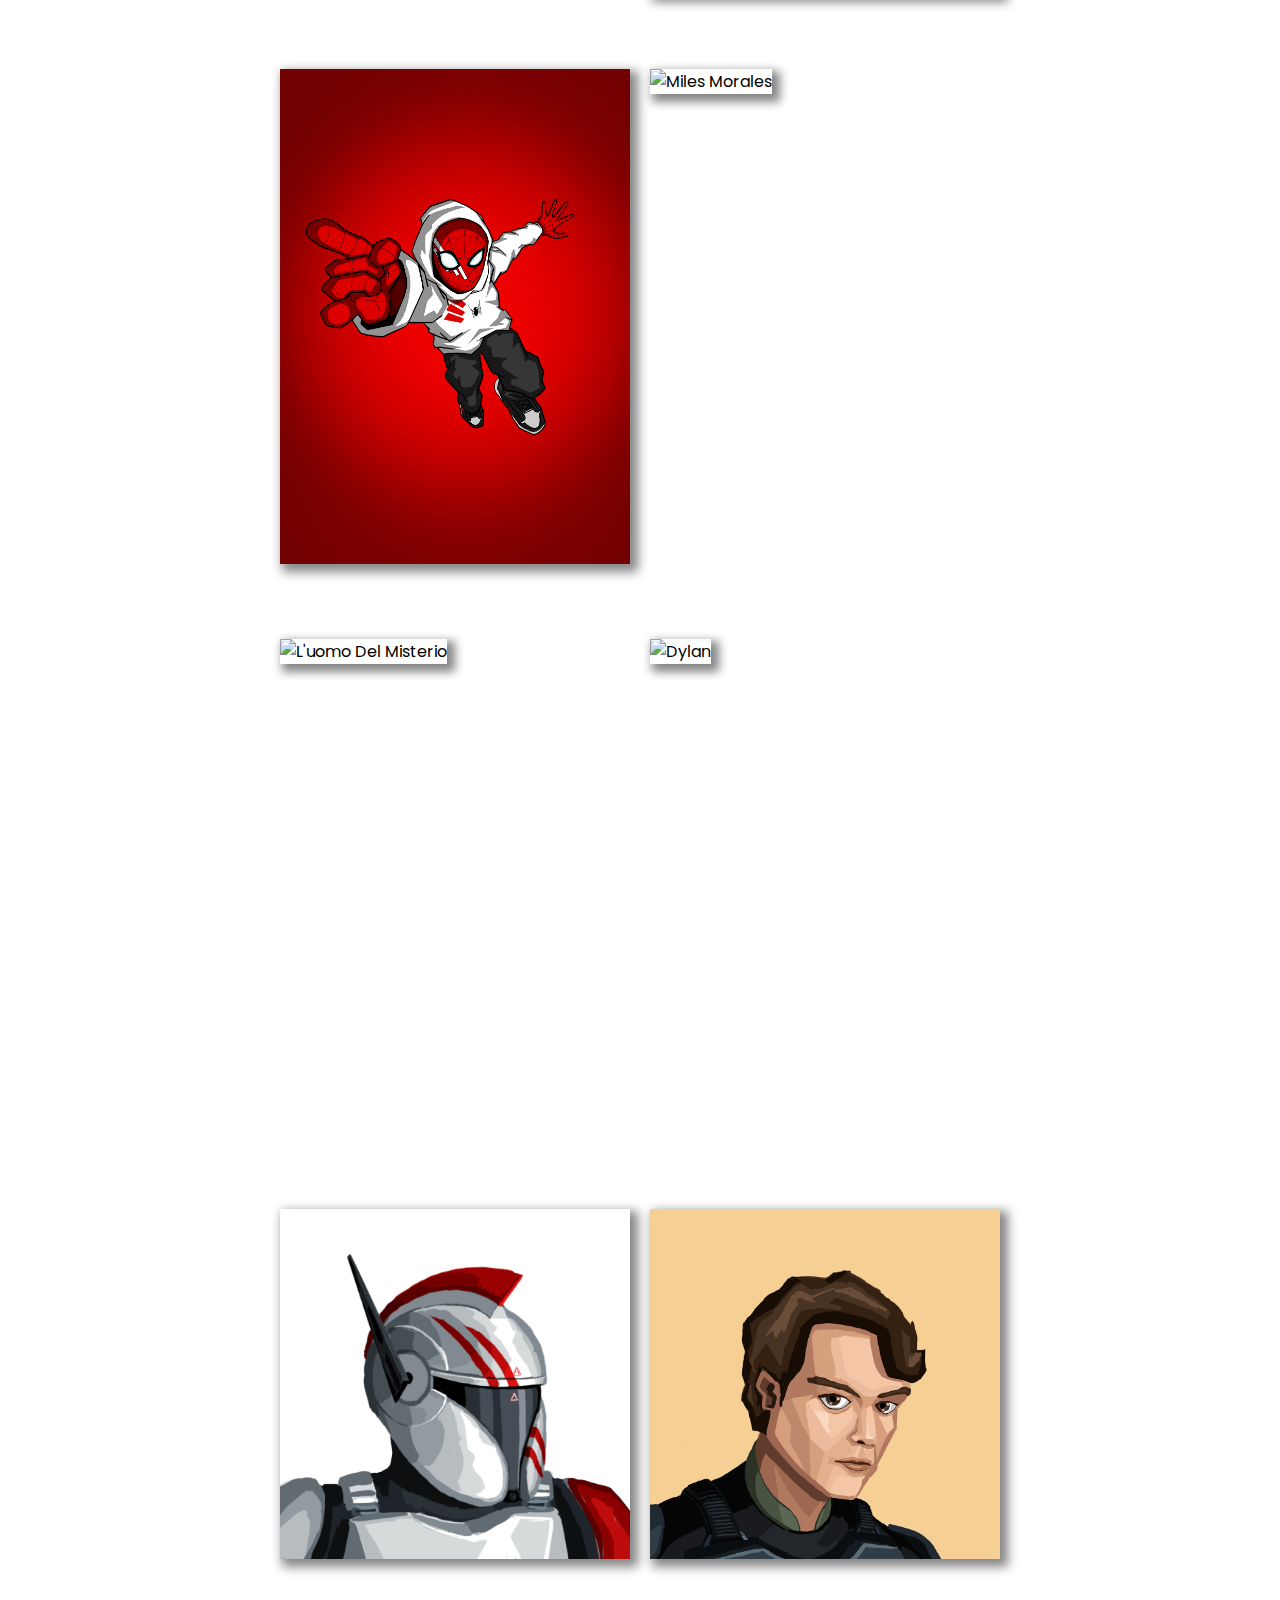
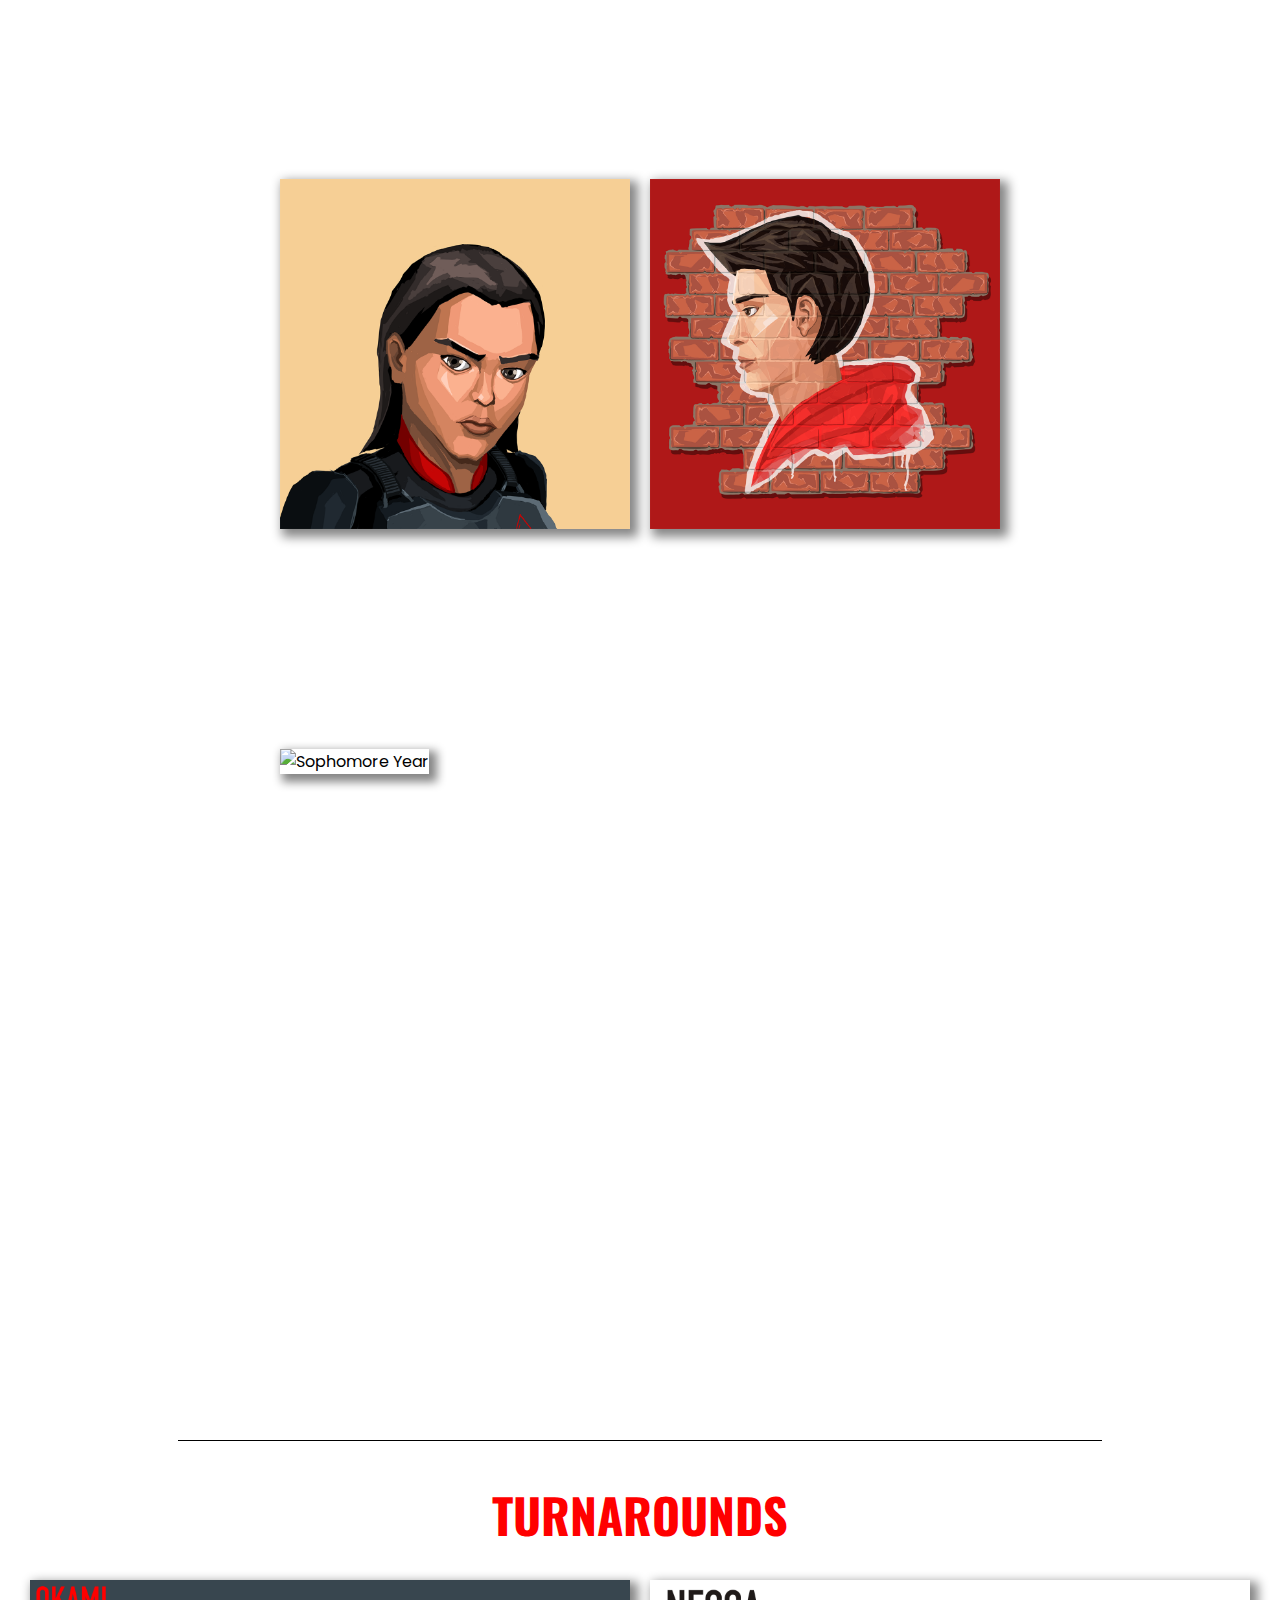
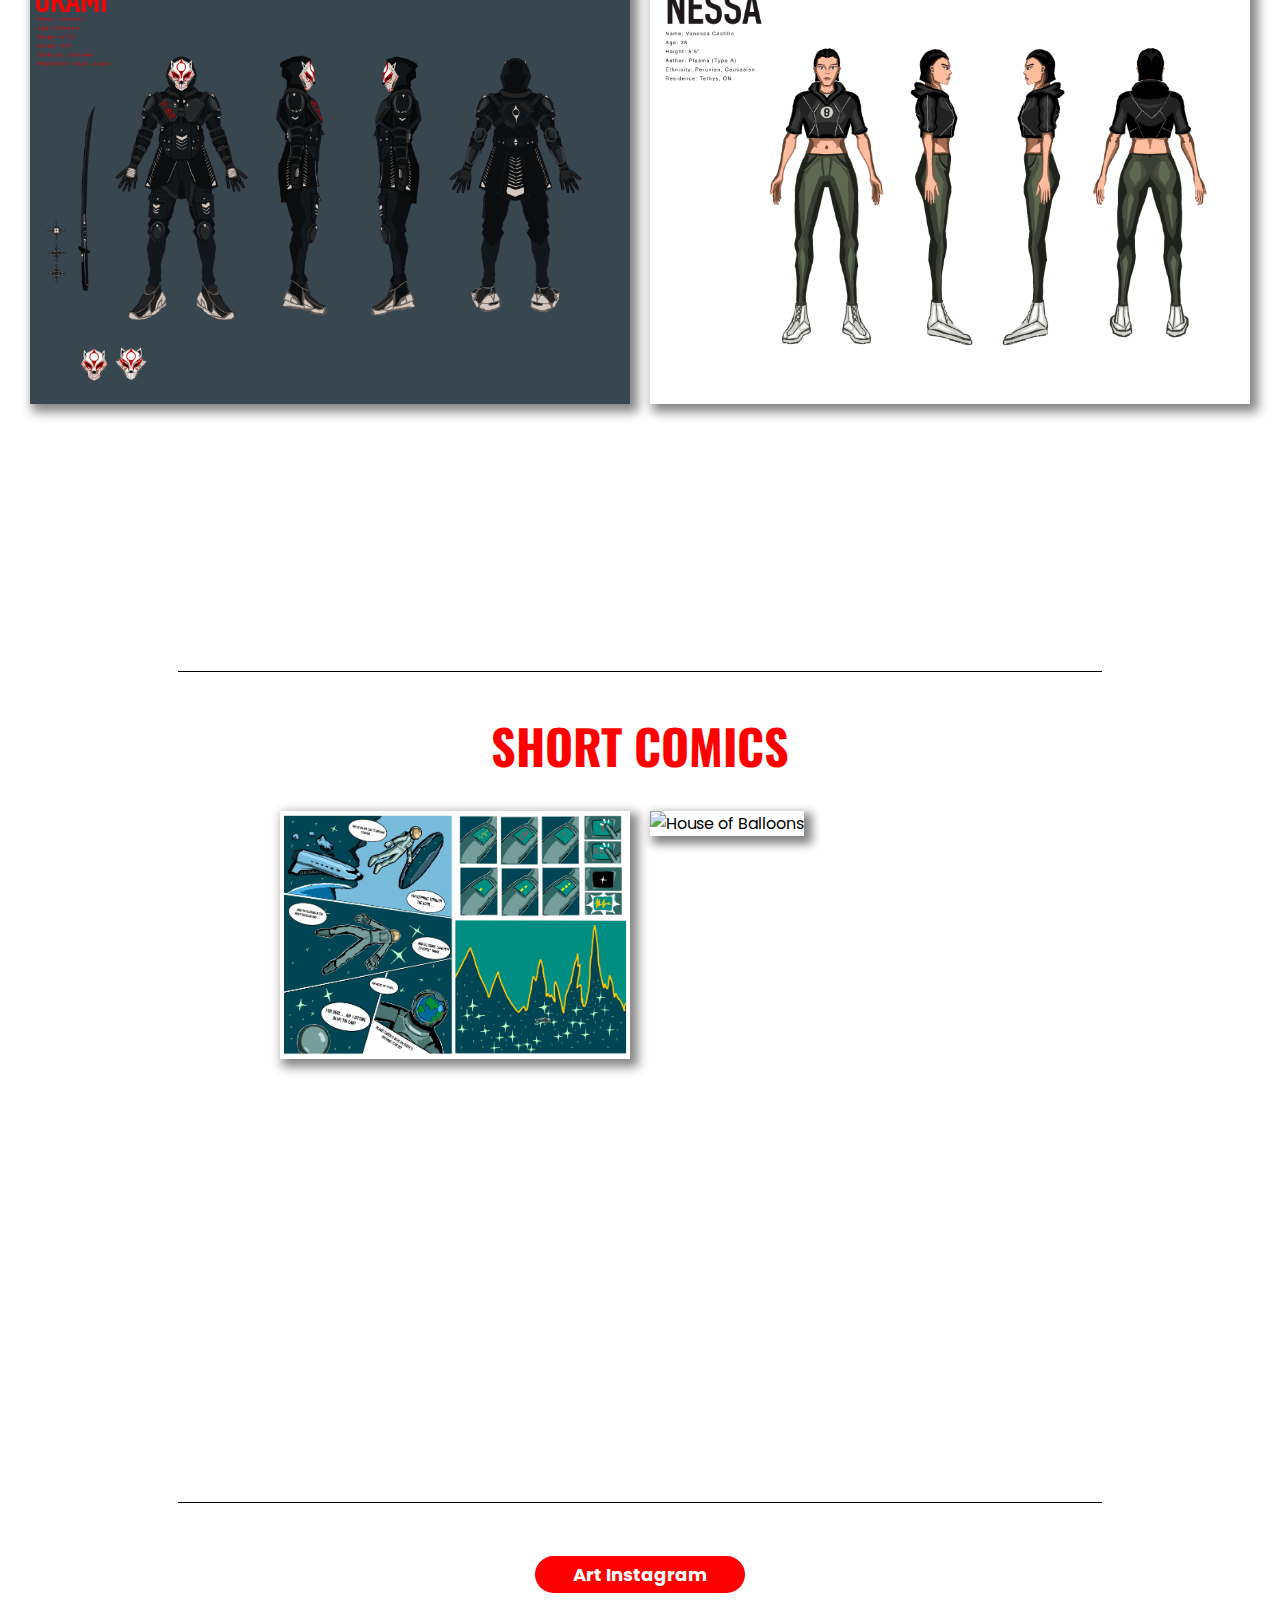
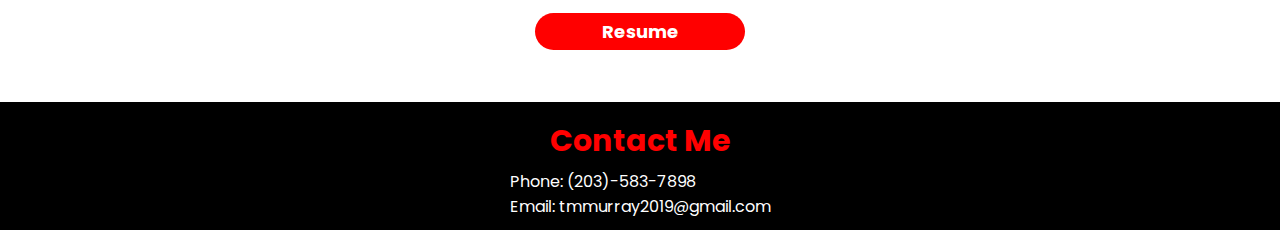
==== commit 6dece12d: "Fixed Burger Menu" ====
--- a/index.html
+++ b/index.html
@@ -54,7 +54,7 @@
                     <a href="#turnarounds" class = "nav">Concepts</a>
                 </div>
                 <div class = "navlinks">
-                    <a href="#art3d" class = "nav">3D Art</a>
+                    <a href="#comics" class = "nav">Comics</a>
                 </div>
                 <div class = "navlinks">
                     <a href="#resume" class = "nav">Resume/Contact</a>
--- a/css/styles.css
+++ b/css/styles.css
@@ -439,19 +439,35 @@
     to   { margin-top: 0%; }
 }
 
-@media only screen and (min-device-width: 1024px) and (max-device-width: 1600px) {
+@media only screen and (max-width: 1600px) {
     #projects, section.graphics{
-    grid-template-columns: repeat(2, auto);
+    grid-template-columns: repeat(2, auto) !important;
+    }
+
+    #bio {
+        font-size: 14px !important;
     }
 
 }
 
 /* Tablet */
 @media only screen and (min-device-width: 768px) and (max-device-width: 1024px) and (orientation: portrait) {
-    body {
-        font-size: 12px;
-
-    };
+
+    #bio {
+        font-size: 16px !important;
+    }
+
+    #portrait {
+        width: 500px !important;
+    }
+
+    #position_title {
+        font-size: 30px!important;
+    }
+
+    h1 {
+        font-size: 48px !important;
+    }
 
     #projects, section.graphics{
         grid-template-columns: repeat(2, auto) !important;
@@ -530,6 +546,22 @@
         right: 10px!important;
         top: 10px!important;
         width: 25px!important;
+    }
+
+    #instagram a, #resume a{
+        width: 300px !important;
+        font-size: 30px !important;
+        justify-content: center !important;
+        text-align: center !important;
+    }
+
+    .contact{
+        font-size: 18px !important;
+        text-align: center;
+    }
+
+    .contact h2 {
+        font-size: 30px !important;
     }
 
 
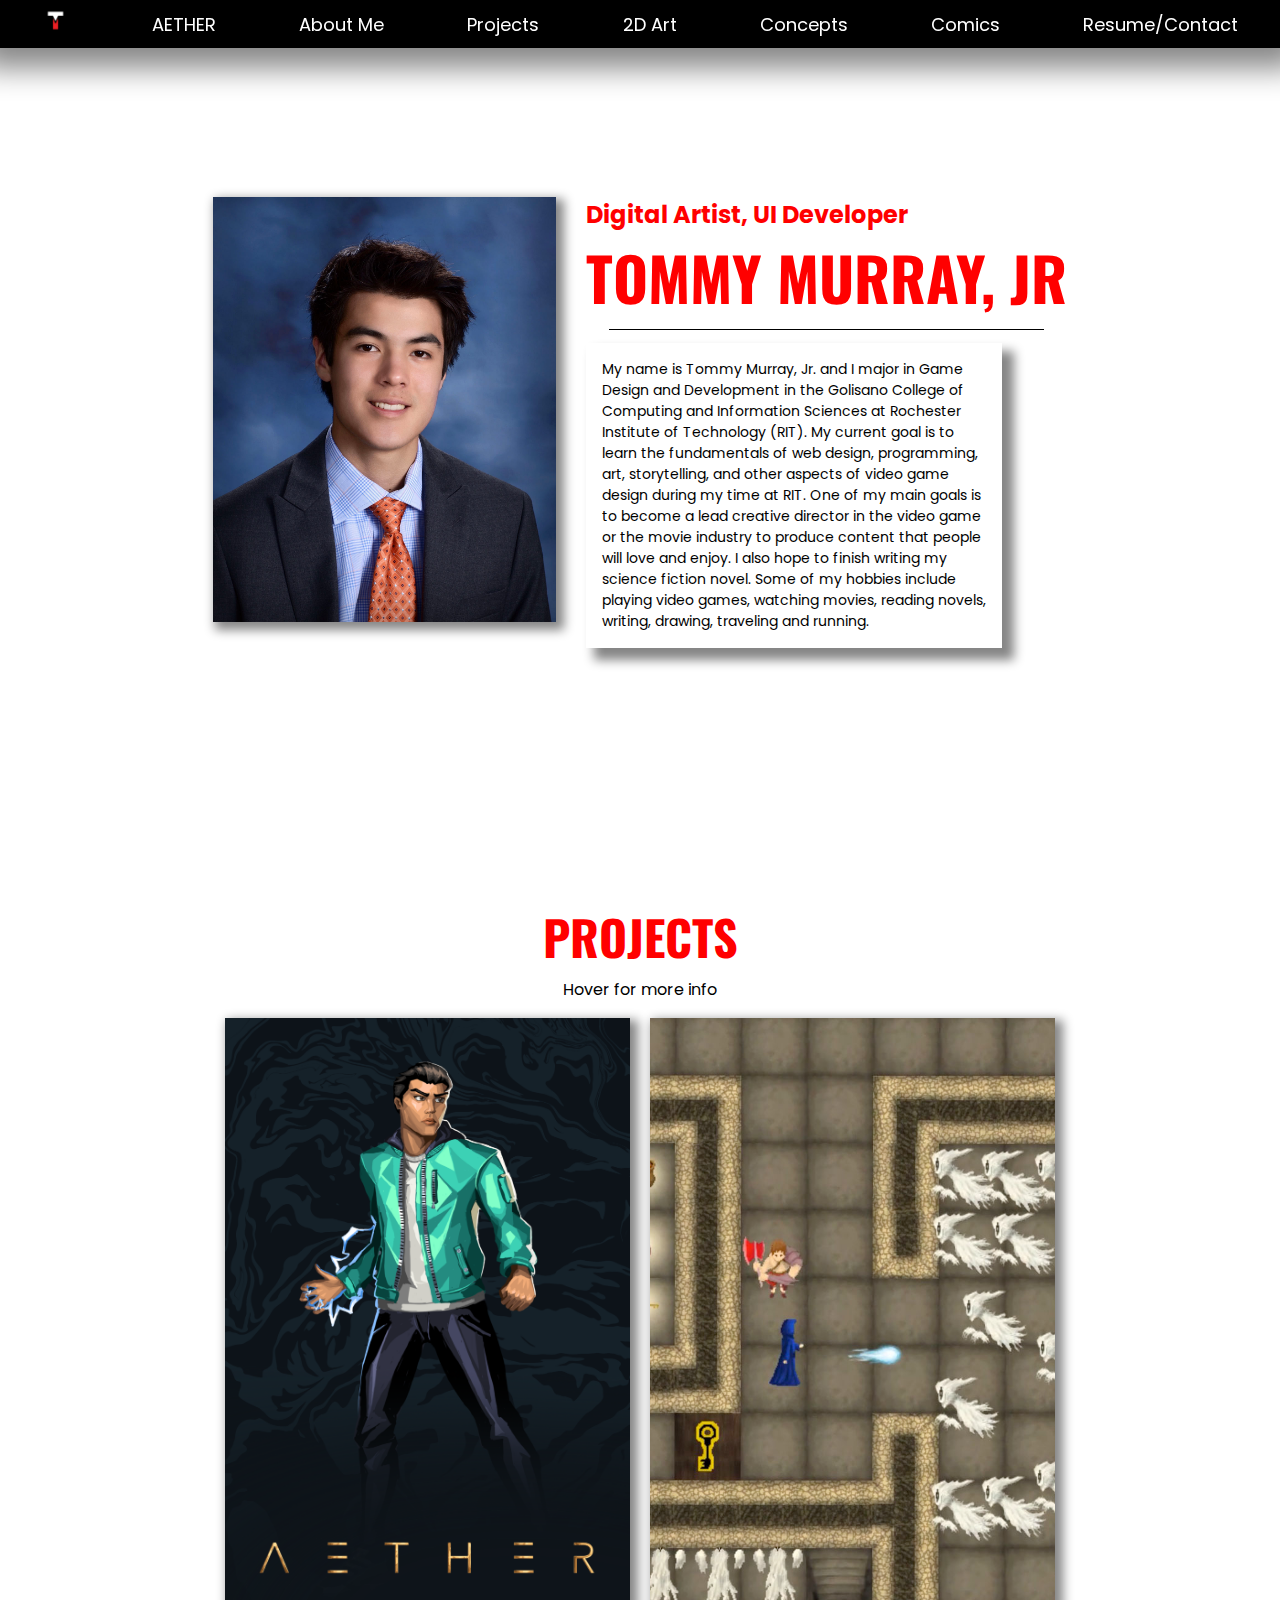
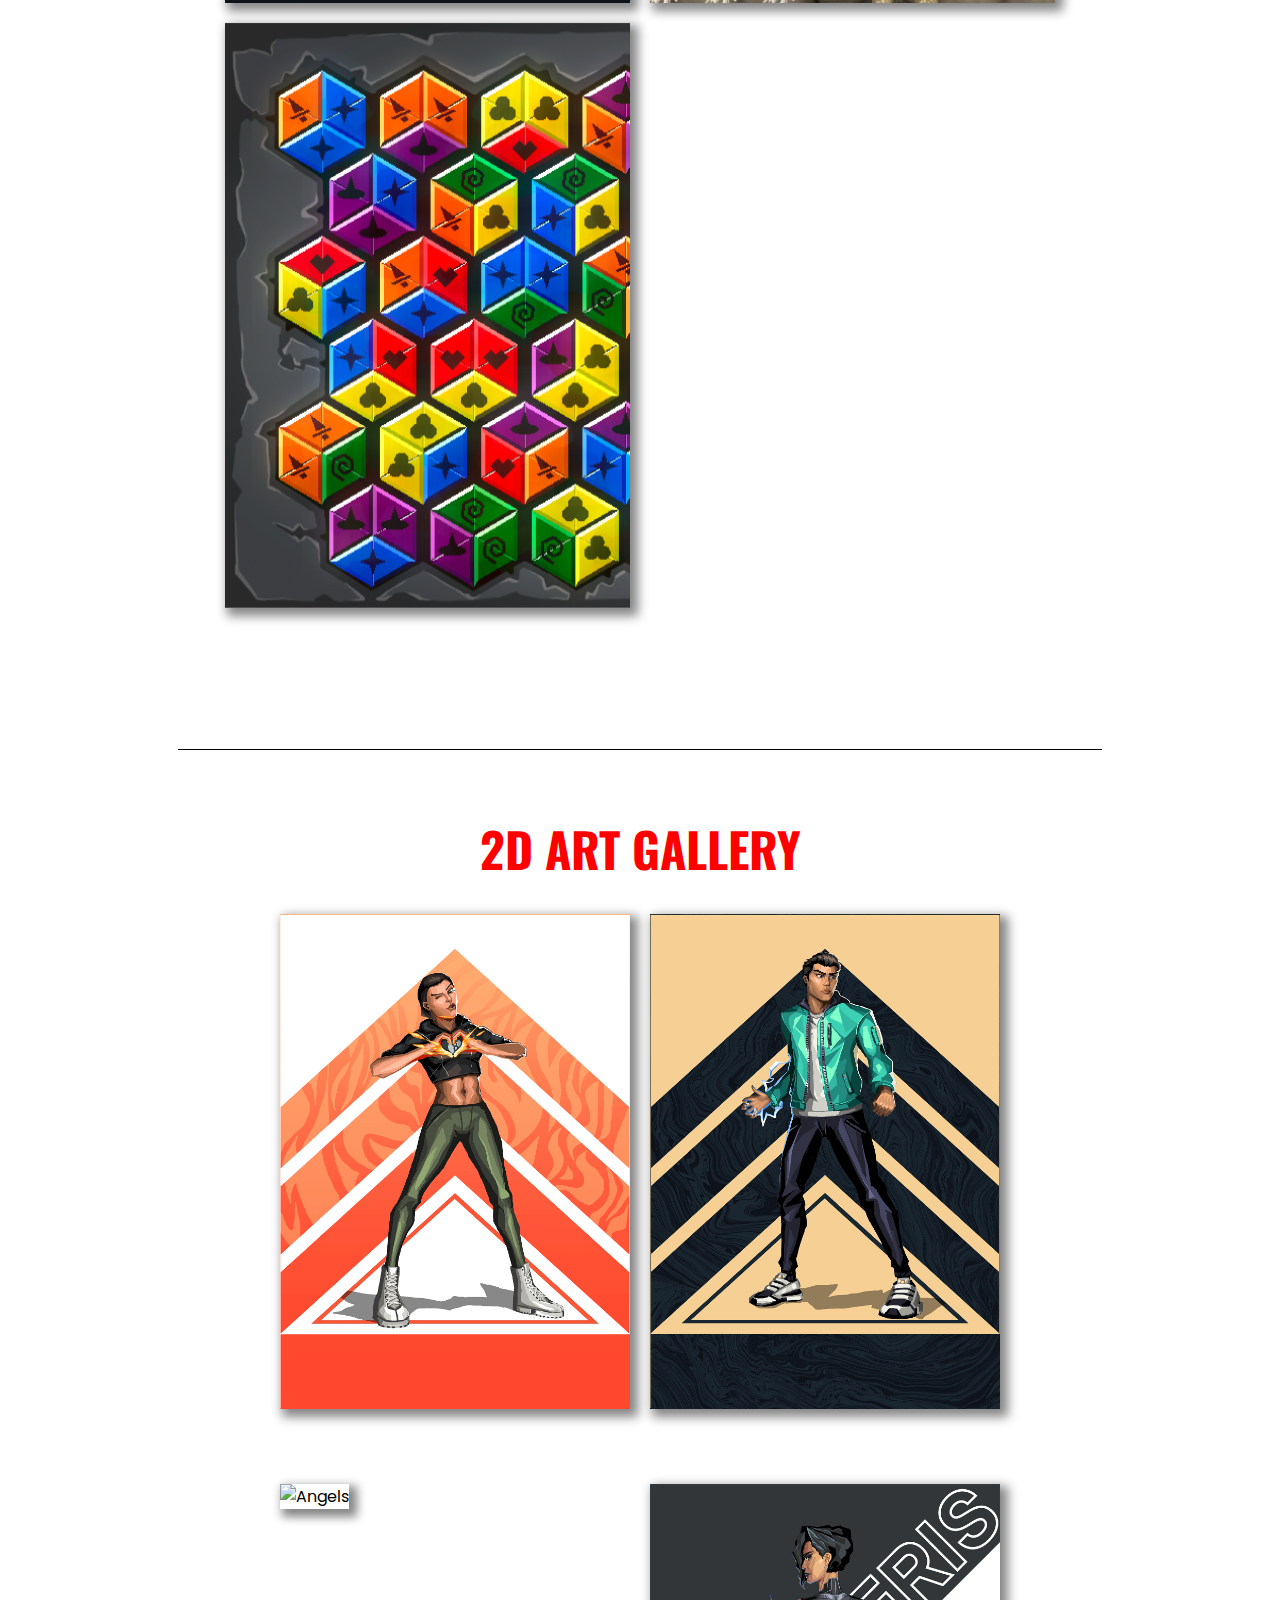
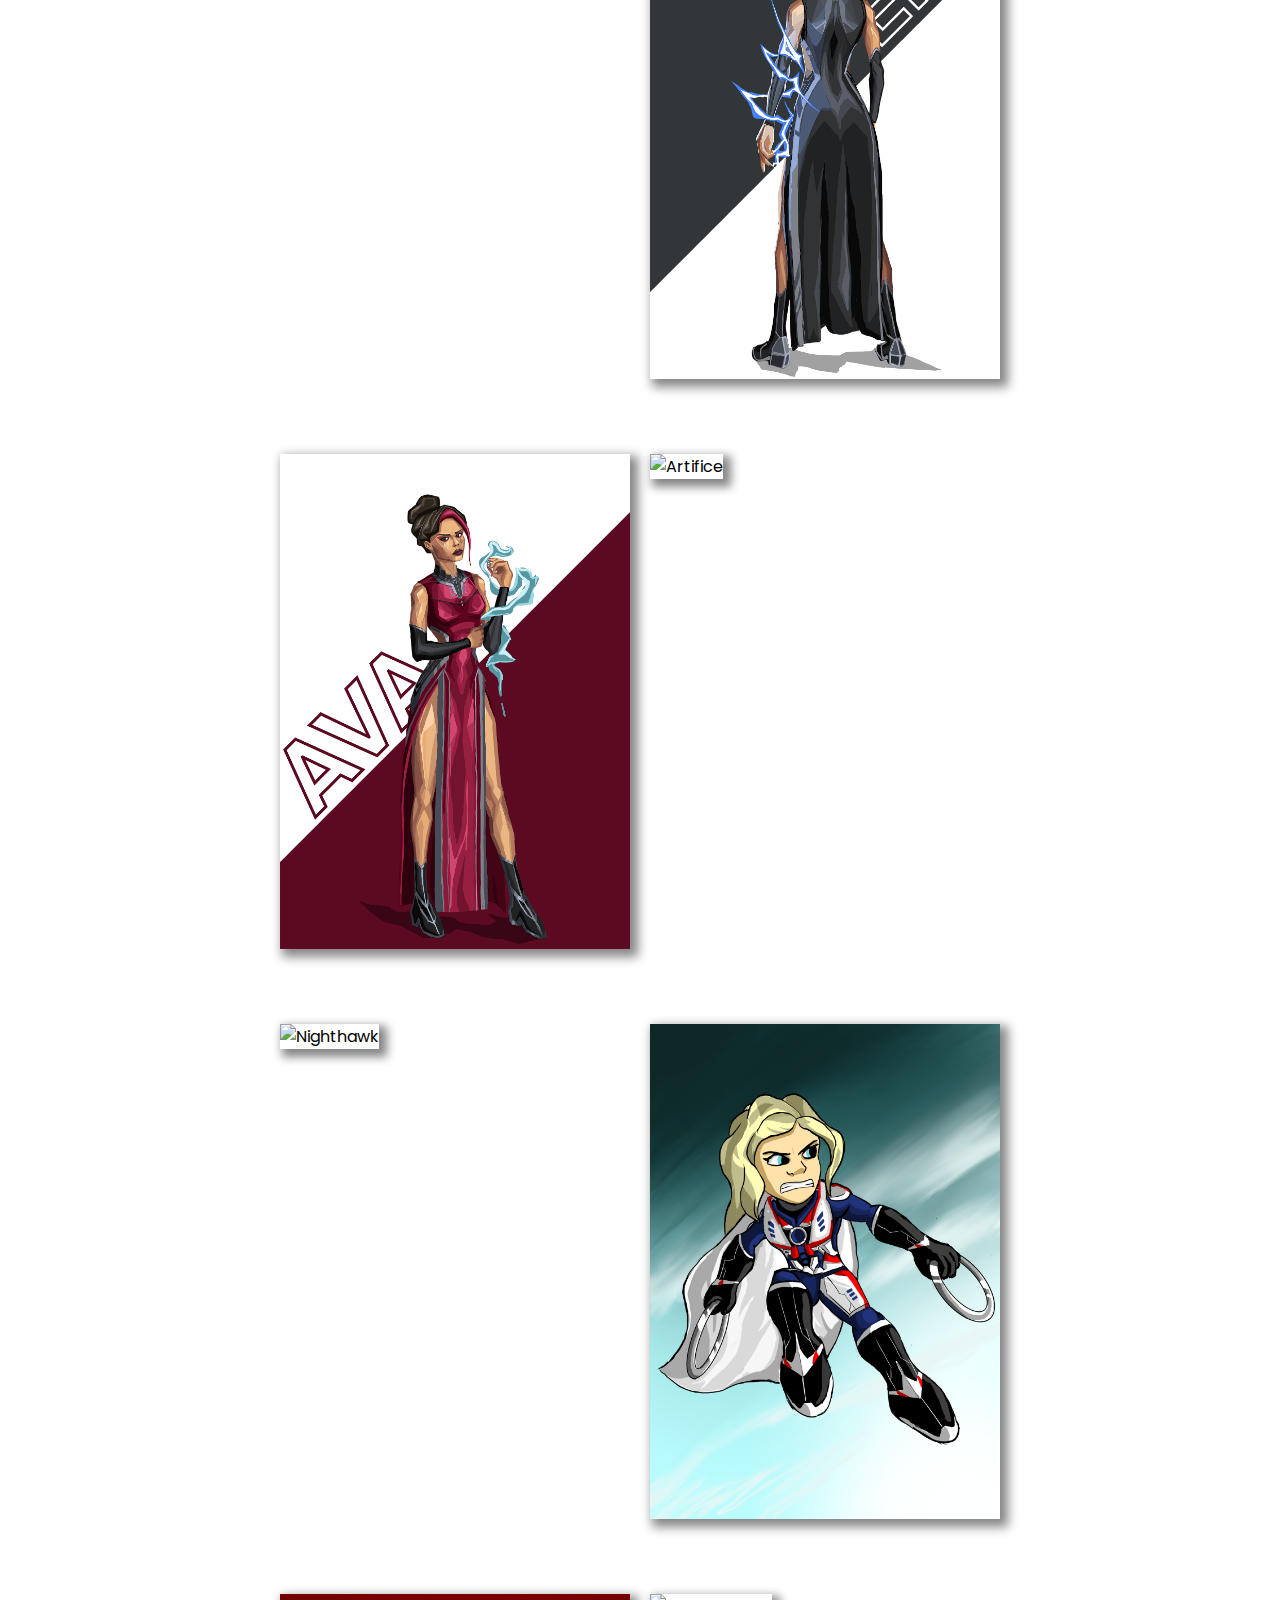
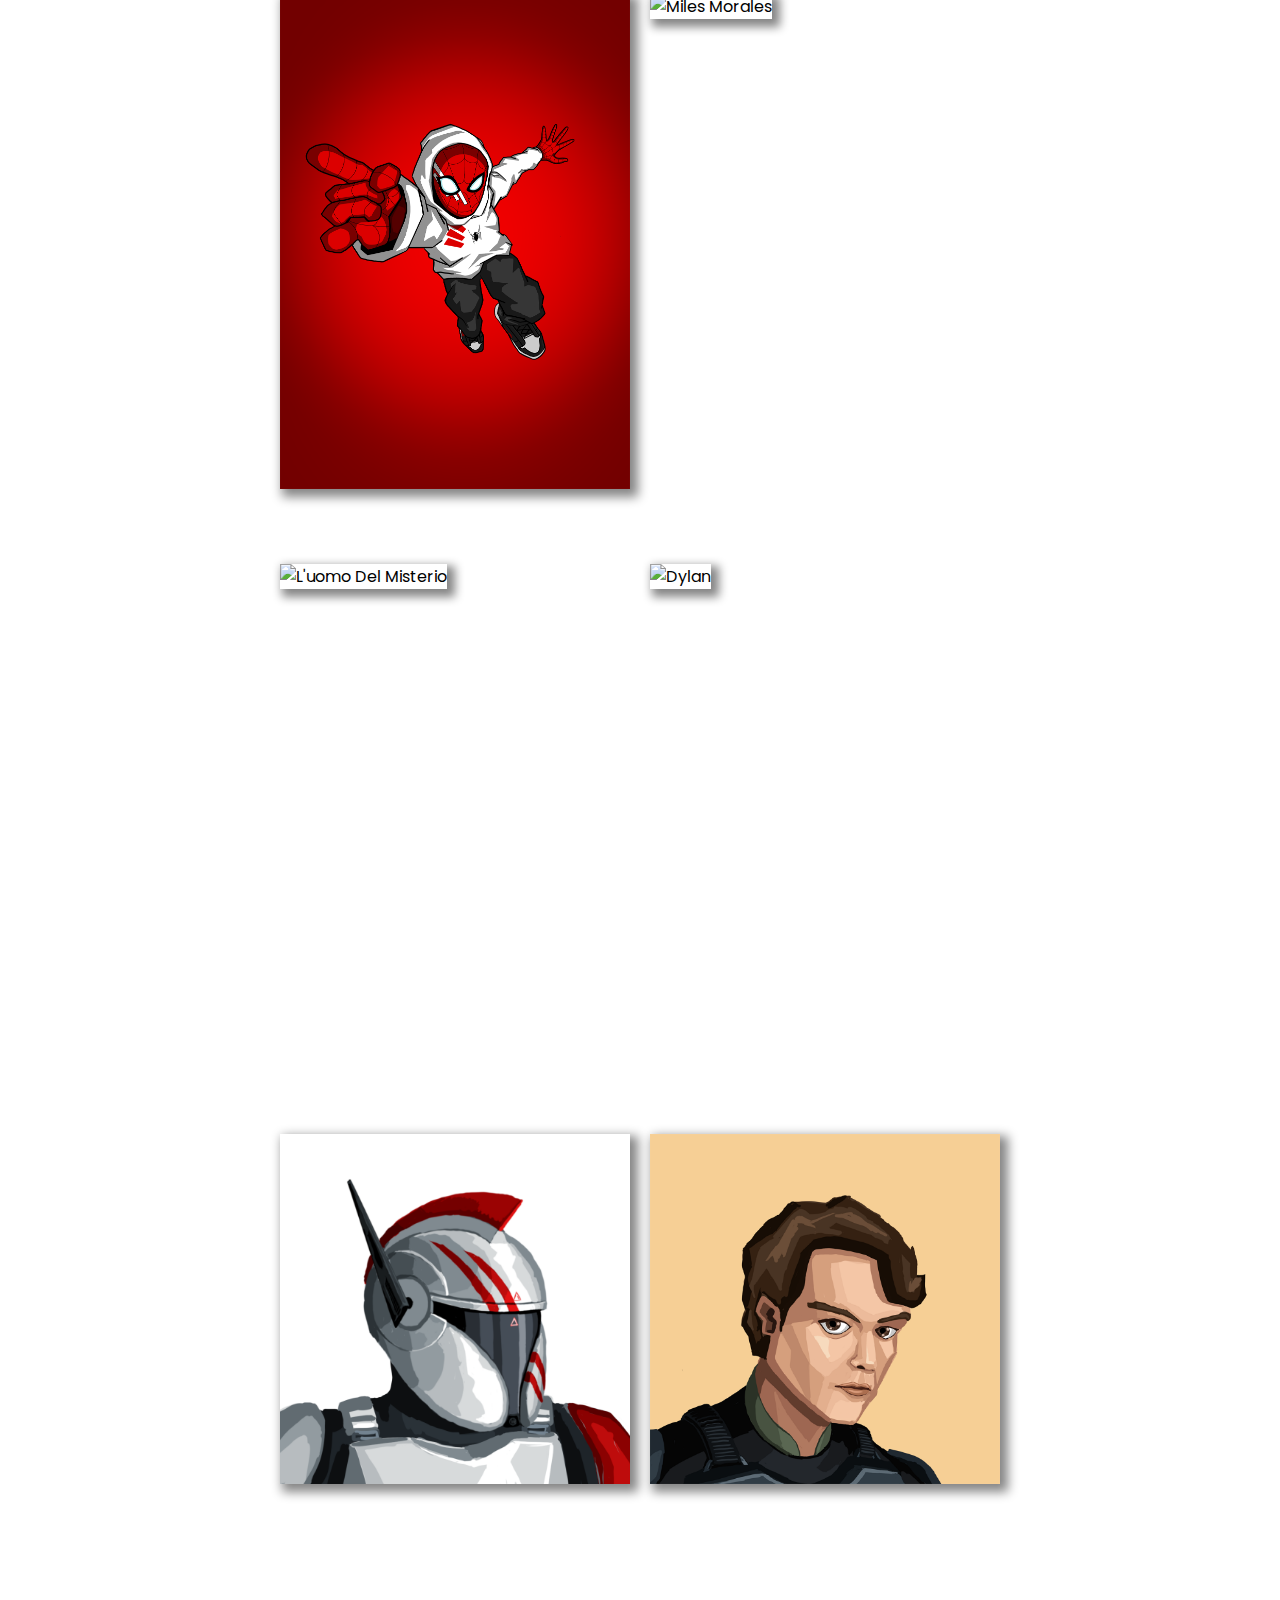
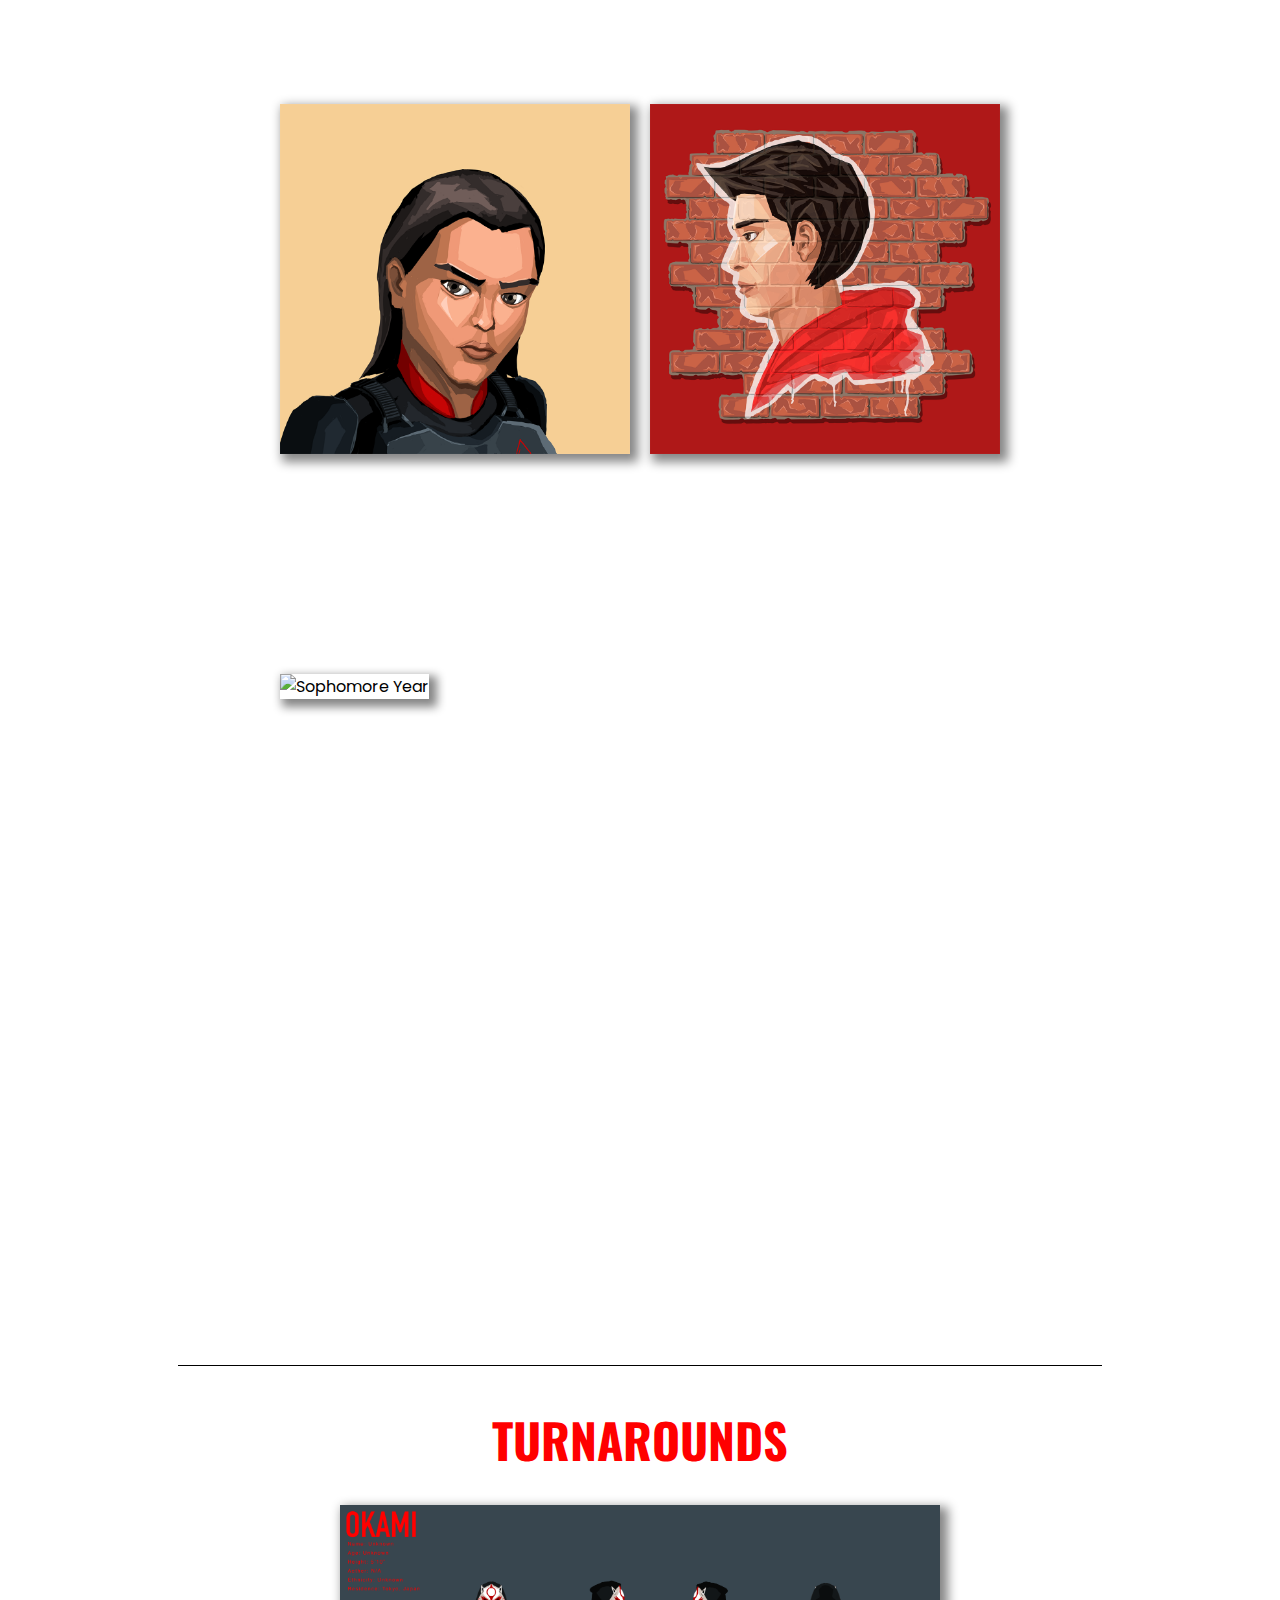
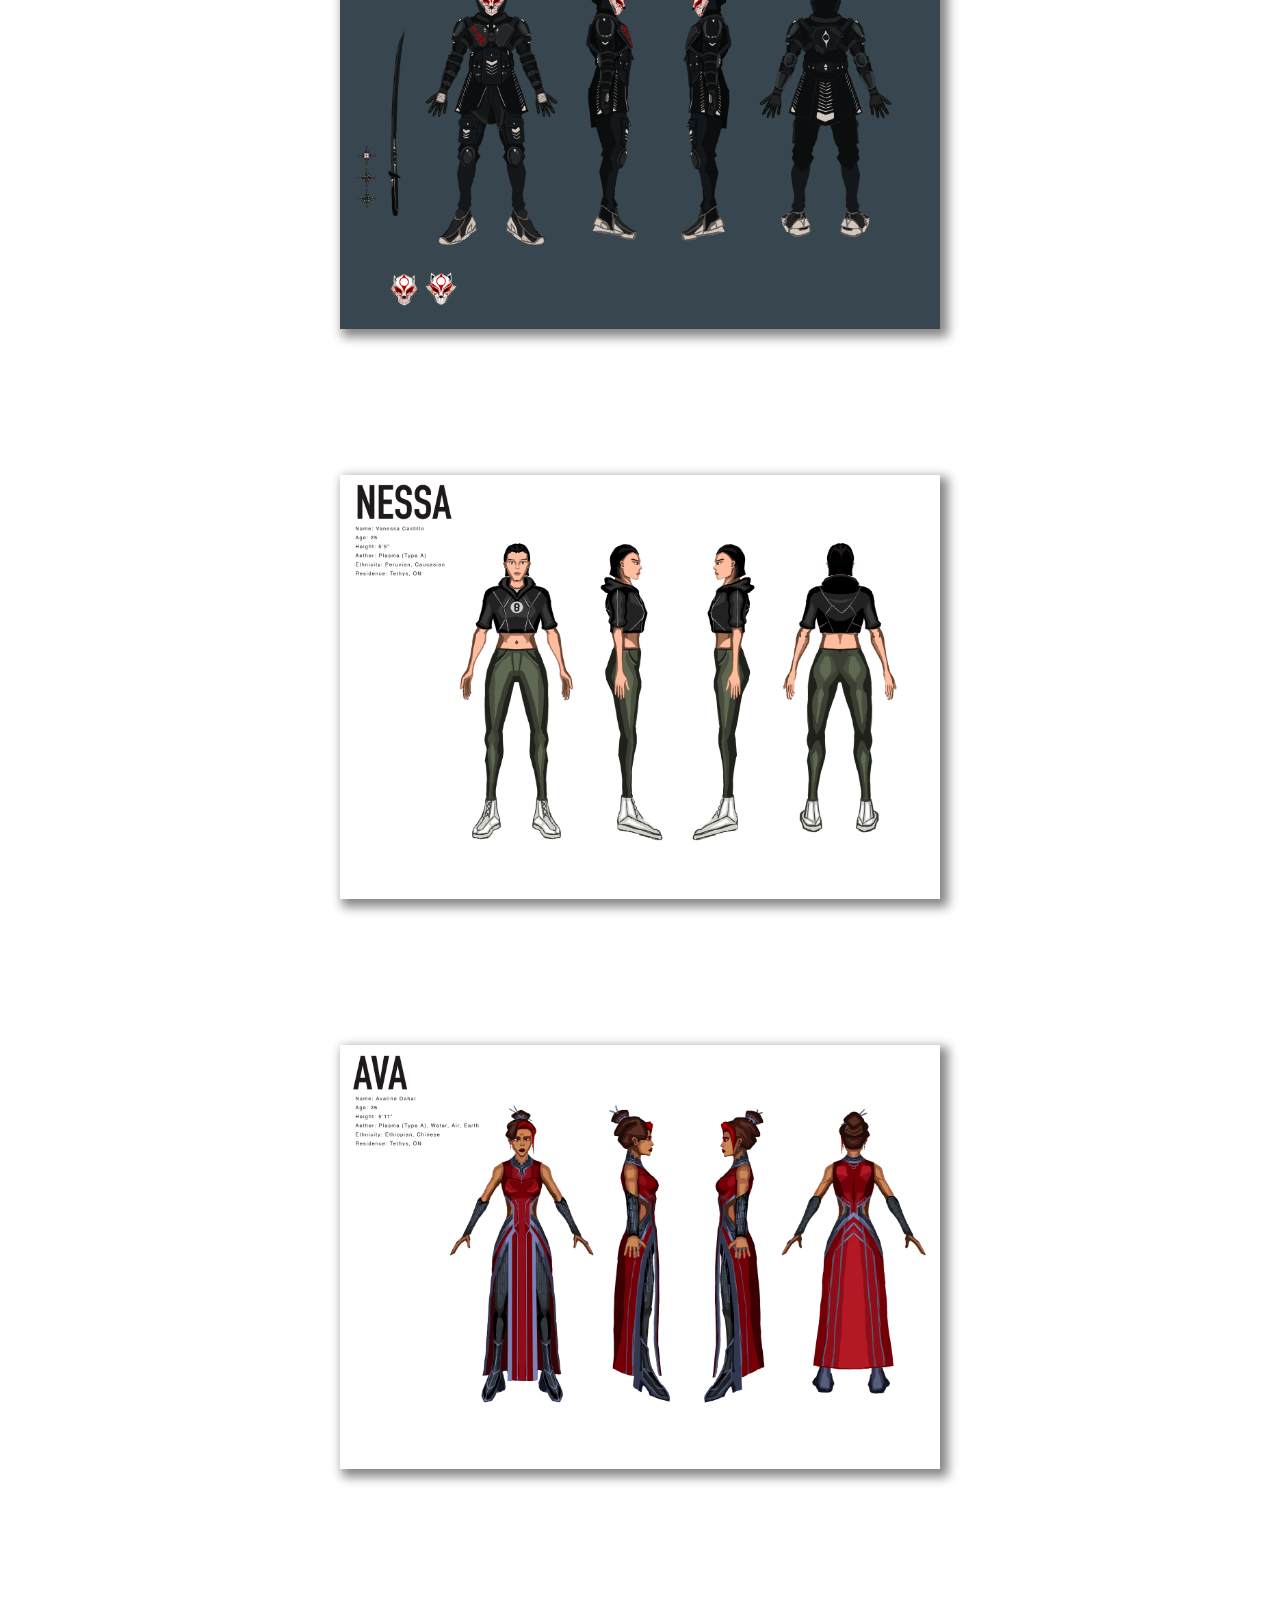
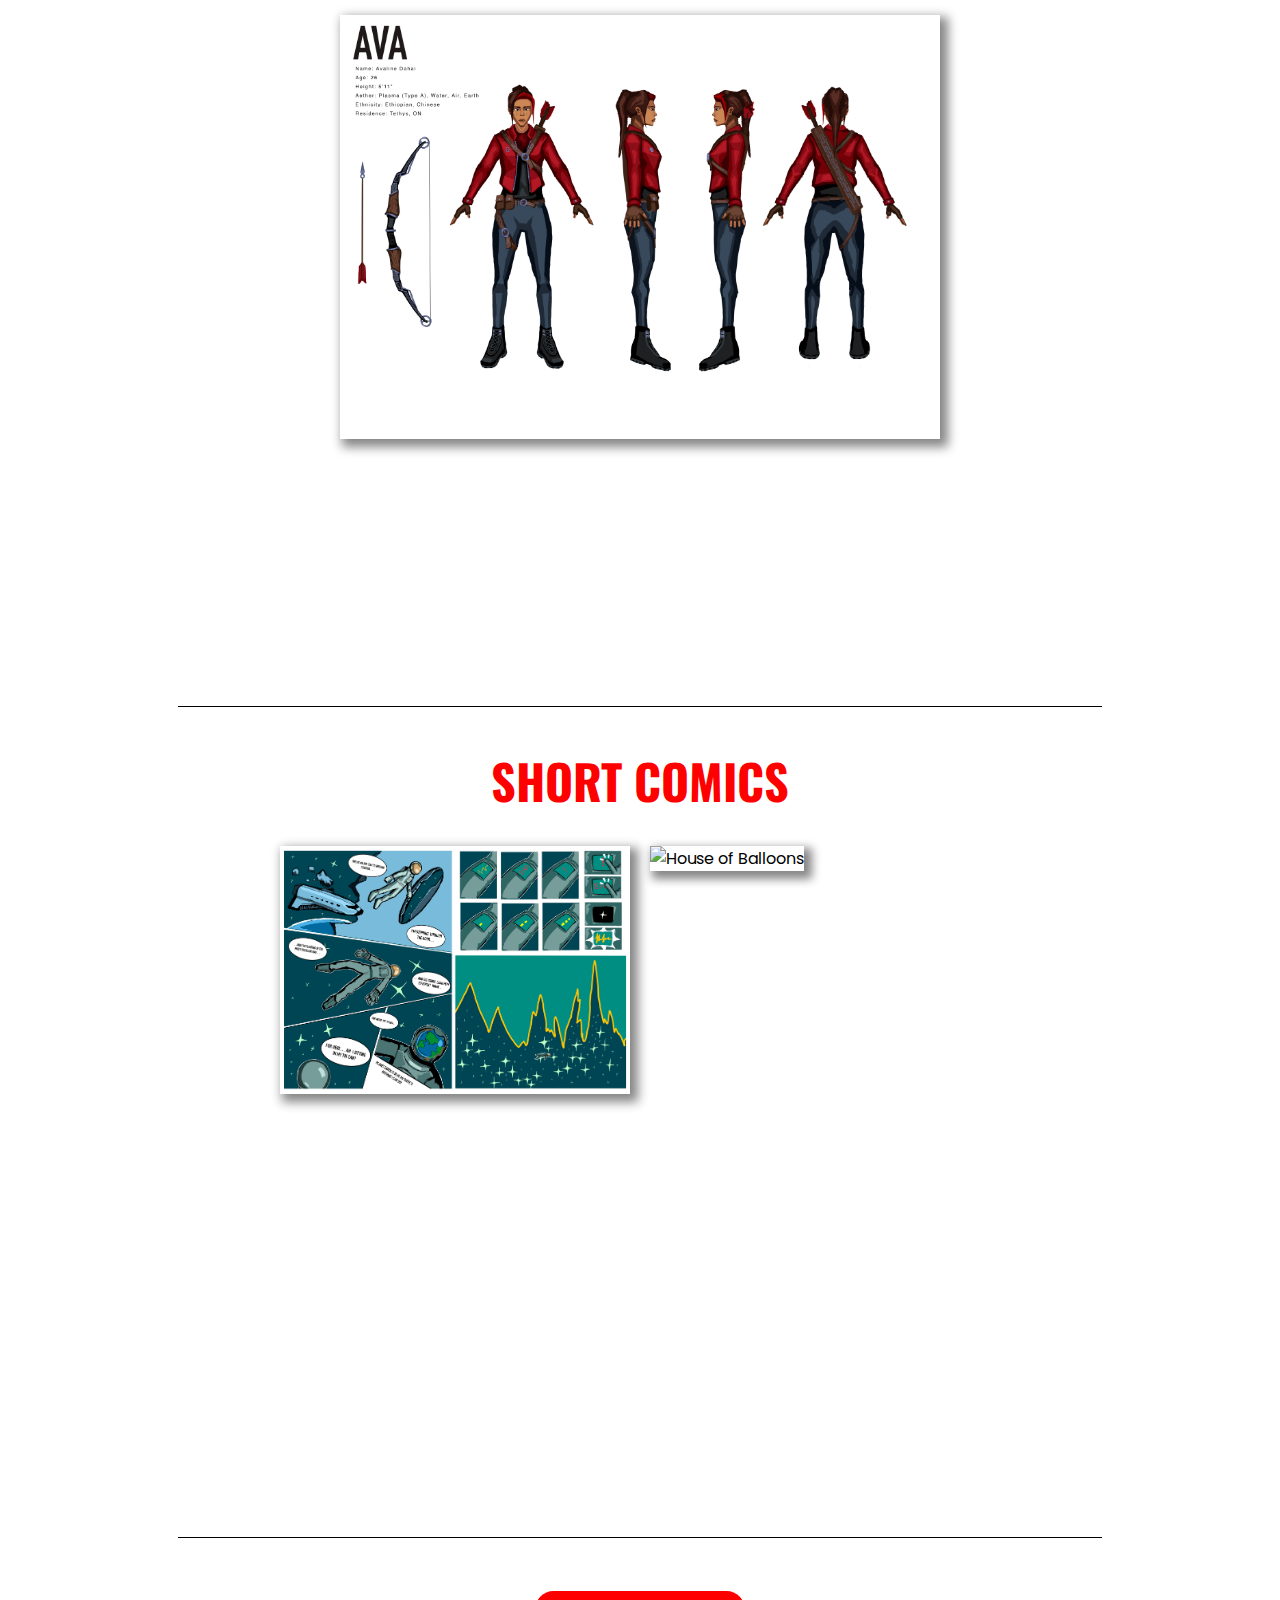
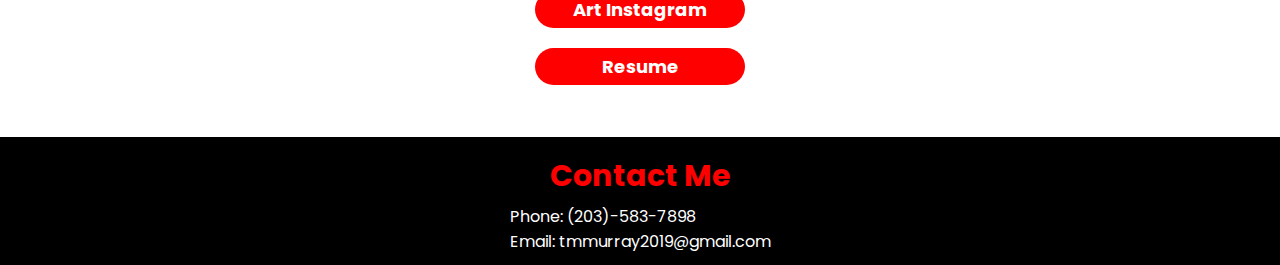
==== commit 486b62f2: "Better responsiveness" ====
--- a/index.html
+++ b/index.html
@@ -4,6 +4,7 @@
     <head>
         <meta charset="UTF-8">
         <title>Tommy Murray Jr's Portfolio</title>
+        <link rel="shortcut icon" type="image/x-icon" href="media/images/favicon.png">
         <link rel="stylesheet" href="https://cdnjs.cloudflare.com/ajax/libs/font-awesome/4.7.0/css/font-awesome.min.css">
         <link rel="stylesheet" type="text/css" href="css/styles.css">
     </head>
@@ -65,22 +66,25 @@
             </a>
         </div>
         <header>
-            <img id = "portrait" src="media/images/TommyMurray.jpg" alt="Tommy Murray Jr." class = portrait>
-            <div id="name_header">
-                <h2 id = 'position_title'>Digital Artist, UI Developer</h2>
-                <h1 id="main_title">TOMMY MURRAY, JR</h1>
-                <!-- <h3 id = "quote">“Breaking rules isn’t interesting. It’s making up new ones that keeps things exciting.” – Christopher Nolan</h3> -->
-                <hr size="1" width="90%" color="black">  
-                <div id = "about">
-                    <div id = "about_me">
-                        <p id = "bio">
-                            My name is Tommy Murray, Jr. and I major in Game Design and Development in the Golisano College of Computing and Information Sciences at Rochester Institute of Technology (RIT). My current goal is to learn the fundamentals of web design, programming, art, storytelling, and other aspects of video game design during my time at RIT. 
-                            One of my main goals is to become a lead creative director in the video game or the movie industry to produce content that people will love and enjoy. I also hope to finish writing my science fiction novel. Some of my hobbies include playing video games, 
-                            watching movies, reading novels, writing, drawing, traveling and running.
-                        </p>
+            <div id= "header-container">
+                <img id = "portrait" src="media/images/TommyMurray.jpg" alt="Tommy Murray Jr." class = portrait>
+                <div id="name_header">
+                    <h2 id = 'position_title'>Digital Artist, UI Developer</h2>
+                    <h1 id="main_title">TOMMY MURRAY, JR</h1>
+                    <!-- <h3 id = "quote">“Breaking rules isn’t interesting. It’s making up new ones that keeps things exciting.” – Christopher Nolan</h3> -->
+                    <hr size="1" width="90%" color="black">  
+                    <div id = "about">
+                        <div id = "about_me">
+                            <p id = "bio">
+                                My name is Tommy Murray, Jr. and I major in Game Design and Development in the Golisano College of Computing and Information Sciences at Rochester Institute of Technology (RIT). My current goal is to learn the fundamentals of web design, programming, art, storytelling, and other aspects of video game design during my time at RIT. 
+                                One of my main goals is to become a lead creative director in the video game or the movie industry to produce content that people will love and enjoy. I also hope to finish writing my science fiction novel. Some of my hobbies include playing video games, 
+                                watching movies, reading novels, writing, drawing, traveling and running.
+                            </p>
+                        </div>
                     </div>
                 </div>
             </div>
+           
         
         </header>
         <main>
--- a/css/styles.css
+++ b/css/styles.css
@@ -31,7 +31,7 @@
 }
 
 #main_title {
-    font-size: 72px;
+    font-size: 60px;
     justify-content: left;
     text-align: left;
     margin-top: 0px;
@@ -39,6 +39,7 @@
 }
 
 #position_title {
+    font-size: 24px;
     margin-bottom: 0px;
     padding-bottom: 0px;
 }
@@ -87,7 +88,7 @@
     display: none;
 }
 
-header{
+#header-container{
     display: flex;
     margin-left: auto;
     margin-right: auto;
@@ -105,6 +106,7 @@
 #about {
     display: flex;
     flex-direction: row;
+    max-height: 425px;
 }
 #bio_header {
     text-align: left;
@@ -118,7 +120,8 @@
 }
 
 img.portrait, #name_header{
-    height: 500px;
+    width: auto;
+    max-height: 425px;
 }
 
 a {
@@ -249,6 +252,9 @@
     padding-bottom: 13%;
     justify-content: center;
 }
+#turnarounds {
+    grid-template-columns: repeat(2, auto);
+}
 #_3dGallary{
     margin-bottom: 50px;
     padding-bottom: 50px;
@@ -370,8 +376,8 @@
     left: 50%;
     transform: translate(-50%, -50%);
     z-index: 9999;
-    height: 80%;
-    width: auto;
+    max-height: 80%;
+    max-width: 90%;
     transition: all 1.0s ease-in-out;
 }
 
@@ -439,11 +445,53 @@
     to   { margin-top: 0%; }
 }
 
+@media only screen and (max-width: 1100px) {
+    #header-container {
+        flex-direction: column !important;
+        justify-content: center;
+        text-align: center;
+    }
+
+    #bio {
+        width: 80vw;
+        font-size: 16px !important;
+    }
+
+    #portrait {
+        width: 350px !important;
+    }
+
+    img.portrait{
+        width: auto;
+        max-height: 40%;
+        margin: auto;
+        margin-bottom: 30px;
+    }
+
+    #position_title {
+        font-size: 30px!important;
+    }
+
+    #name_header{
+        height: auto;
+    }
+
+    header, #name_header, #name_header h2, #main_title{
+        margin: auto;
+        text-align: center;
+    }
+
+}
+
 @media only screen and (max-width: 1600px) {
     #projects, section.graphics{
     grid-template-columns: repeat(2, auto) !important;
     }
 
+    #turnarounds {
+        grid-template-columns: repeat(1, auto) !important;
+    }
+
     #bio {
         font-size: 14px !important;
     }
@@ -452,21 +500,59 @@
 
 /* Tablet */
 @media only screen and (min-device-width: 768px) and (max-device-width: 1024px) and (orientation: portrait) {
+    *{
+        font-weight: 400 !important;
+    }
+
+    #header-container {
+        flex-direction: column !important;
+        justify-content: center;
+        text-align: center;
+    }
 
     #bio {
+        width: 80vw;
         font-size: 16px !important;
     }
 
     #portrait {
-        width: 500px !important;
+        width: 350px !important;
+    }
+
+    img.portrait{
+        width: auto;
+        max-height: 40%;
+        margin: auto;
+        margin-bottom: 30px;
     }
 
     #position_title {
         font-size: 30px!important;
     }
 
+    #name_header{
+        height: auto;
+    }
+
+    header, #name_header, #name_header h2, #main_title{
+        margin: auto;
+        text-align: center;
+    }
+
     h1 {
         font-size: 48px !important;
+    }
+
+    p.hint {
+        font-size: 18px;
+    }
+
+    #mobile_hint {
+        display: block;
+    }
+
+    #desktop_hint {
+        display: none;
     }
 
     #projects, section.graphics{
@@ -500,15 +586,20 @@
     div.graphic, div.graphic img {
         width: 90% !important;
     }
+
+    div.graphic:hover img {
+        width: 90% !important;
+        position: relative;
+        transform: translate(0vw, 0);
+    }
+    div.graphic:hover{
+        width: 90%;
+        transform:translate(0,0px);
+        transform: translate(0vw, 0vw);
+    }
+
     div.graphic_desc{
-        width: 90% !important;
-        text-align: center !important;
-        margin-left: auto;
-        margin-right: auto;
-        justify-content: center !important;
-    }
-    div.graphic_desc h2{
-        font-size: 12px !important;
+        display: none;
     }
 
     div.graphic img{
@@ -529,50 +620,6 @@
         grid-template-columns: repeat(2, auto) !important;
         grid-template-rows: repeat(auto-fill, auto) !important;
         justify-content: center !important;
-    }
-    
-    
-
-    #burger a {
-        font-size: 24px!important;
-        width: 30%!important;
-    }
-
-    #burger img {
-        height: 32px!important;
-    }
-    
-    #burger a.icon {
-        right: 10px!important;
-        top: 10px!important;
-        width: 25px!important;
-    }
-
-    #instagram a, #resume a{
-        width: 300px !important;
-        font-size: 30px !important;
-        justify-content: center !important;
-        text-align: center !important;
-    }
-
-    .contact{
-        font-size: 18px !important;
-        text-align: center;
-    }
-
-    .contact h2 {
-        font-size: 30px !important;
-    }
-
-
-}
-/* Phone */
-@media only screen and (max-width: 1000px) {
-    *{
-        font-weight: 400 !important;
-    }
-    #projects, section.graphics{
-    grid-template-columns: repeat(1, auto);
     }
     
     #navbar {
@@ -598,8 +645,76 @@
     #burger a {
         padding: 14px, 16px;
         display: block;
+        font-size: 18px!important;
+        width: 30%!important;
+    }
+
+    #burger img {
+        height: 32px!important;
+    }
+    
+    #burger a.icon {
+        display: block;
+        position: absolute;
+        right: 10px!important;
+        top: 10px!important;
+        width: 25px!important;
+        color: rgb(255, 255, 255);
+        background-color: black;
+    }
+
+    #instagram a, #resume a{
+        width: 250px !important;
+        font-size: 18px !important;
+        justify-content: center !important;
+        text-align: center !important;
+    }
+
+    .contact{
+        font-size: 18px !important;
+        text-align: center;
+    }
+
+    .contact h2 {
+        font-size: 30px !important;
+    }
+
+
+}
+/* Phone */
+@media only screen and (max-device-width: 767px) {
+    *{
+        font-weight: 400 !important;
+    }
+    #projects, section.graphics{
+    grid-template-columns: repeat(1, auto) !important;
+    }
+    
+    #navbar {
+        display: none;
+    }
+
+    #burger {
+        display: block;
+        overflow: hidden;
+        background-color: black;
+        width: 100%;
+        position: fixed;
+        top:0;
+        z-index: 1;
+        box-shadow: 5px 5px 10px 3px rgba(0, 0, 0, 0.479);
+    }
+    
+    #burger_links{
+        display: none;
+        background-color: black;
+    }
+    
+    #burger a {
+        padding: 14px, 16px;
+        display: block;
         font-size: 48px;
-        width: 30%;
+        width: 40%;
     }
 
     #burger img {
@@ -616,10 +731,11 @@
         background-color: black;
     }
 
-    header {
+    #header-container {
         flex-direction: column;
         justify-content: center;
         text-align: center;
+        margin-bottom: 100px;
     }
 
     #name_header {
@@ -632,10 +748,10 @@
     }
 
     #main_title{ 
-        font-size: 84px;
-    }
-
-    img.portrait, #name_header{
+        font-size: 70px;
+    }
+
+    #name_header{
         height: auto;
     }
 
@@ -667,16 +783,24 @@
         width: 90vw;
     }
     div.graphic:hover img {
-        width: 91vw;
+        width: 90vw;
         position: relative;
-        transform: translate(-.5vw, 0);
-    }
-    div.graphic:hover div.graphic_desc{
-        width: 91vw;
-        height: 6.5vw;
-        transform:translate(0,-65px);
-        transform: translate(-.5vw, -1vw);
-    }
+        transform: translate(0vw, 0);
+    }
+    div.graphic:hover{
+        width: 90vw;
+        transform:translate(0,0px);
+        transform: translate(0vw, 0vw);
+    }
+
+    div.graphic_desc {
+        display: none;
+    }
+
+    .container {
+        display: none;
+    }
+    
     h1, header, main, a.large, .contact, .contact h2{
         font-size: 72px;
     }
@@ -691,7 +815,7 @@
     }
     img.portrait{
         width: 60%;
-        height: 80%;
+        max-height: 30%;
         margin: auto;
         margin-bottom: 30px;
     }
@@ -700,7 +824,7 @@
     }
     #bio{
         width: 80vw;
-        font-size: 24px;
+        font-size: 24px !important;
     }
     a.large{
         width: 600px;
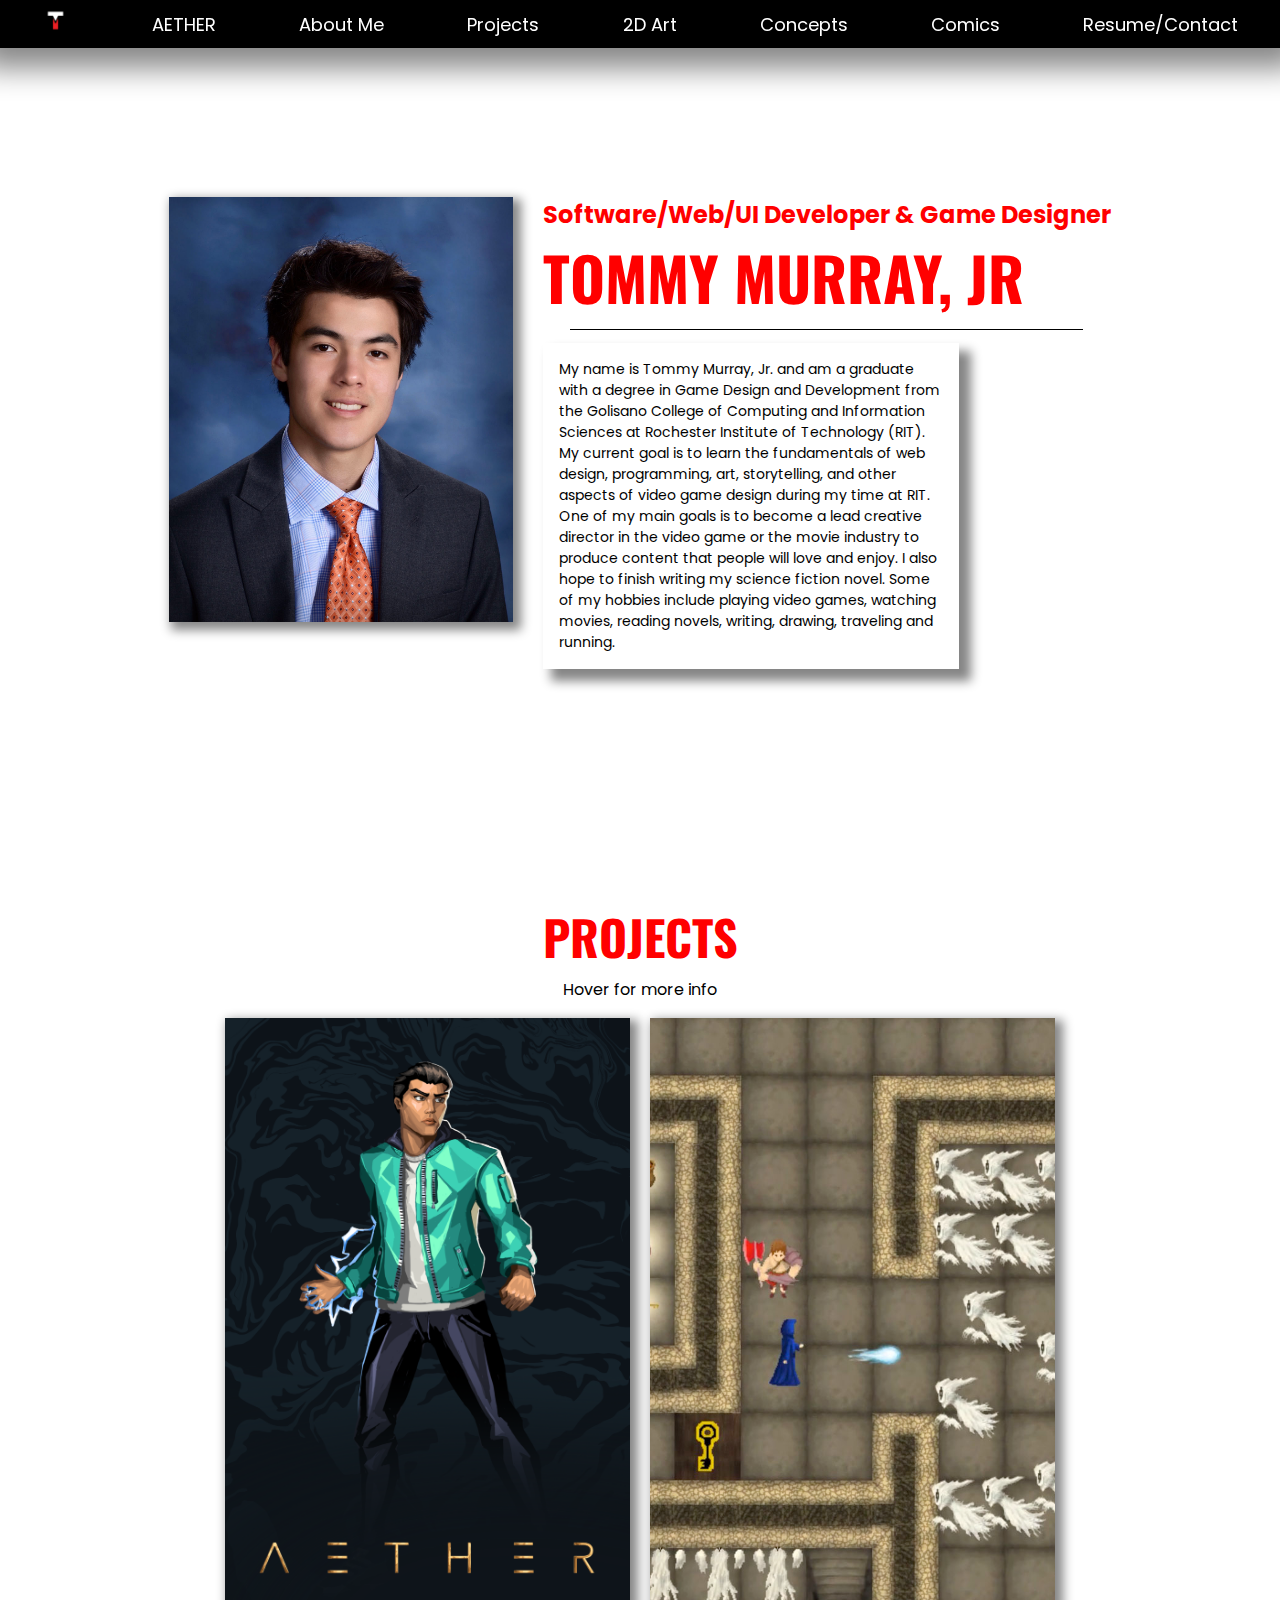
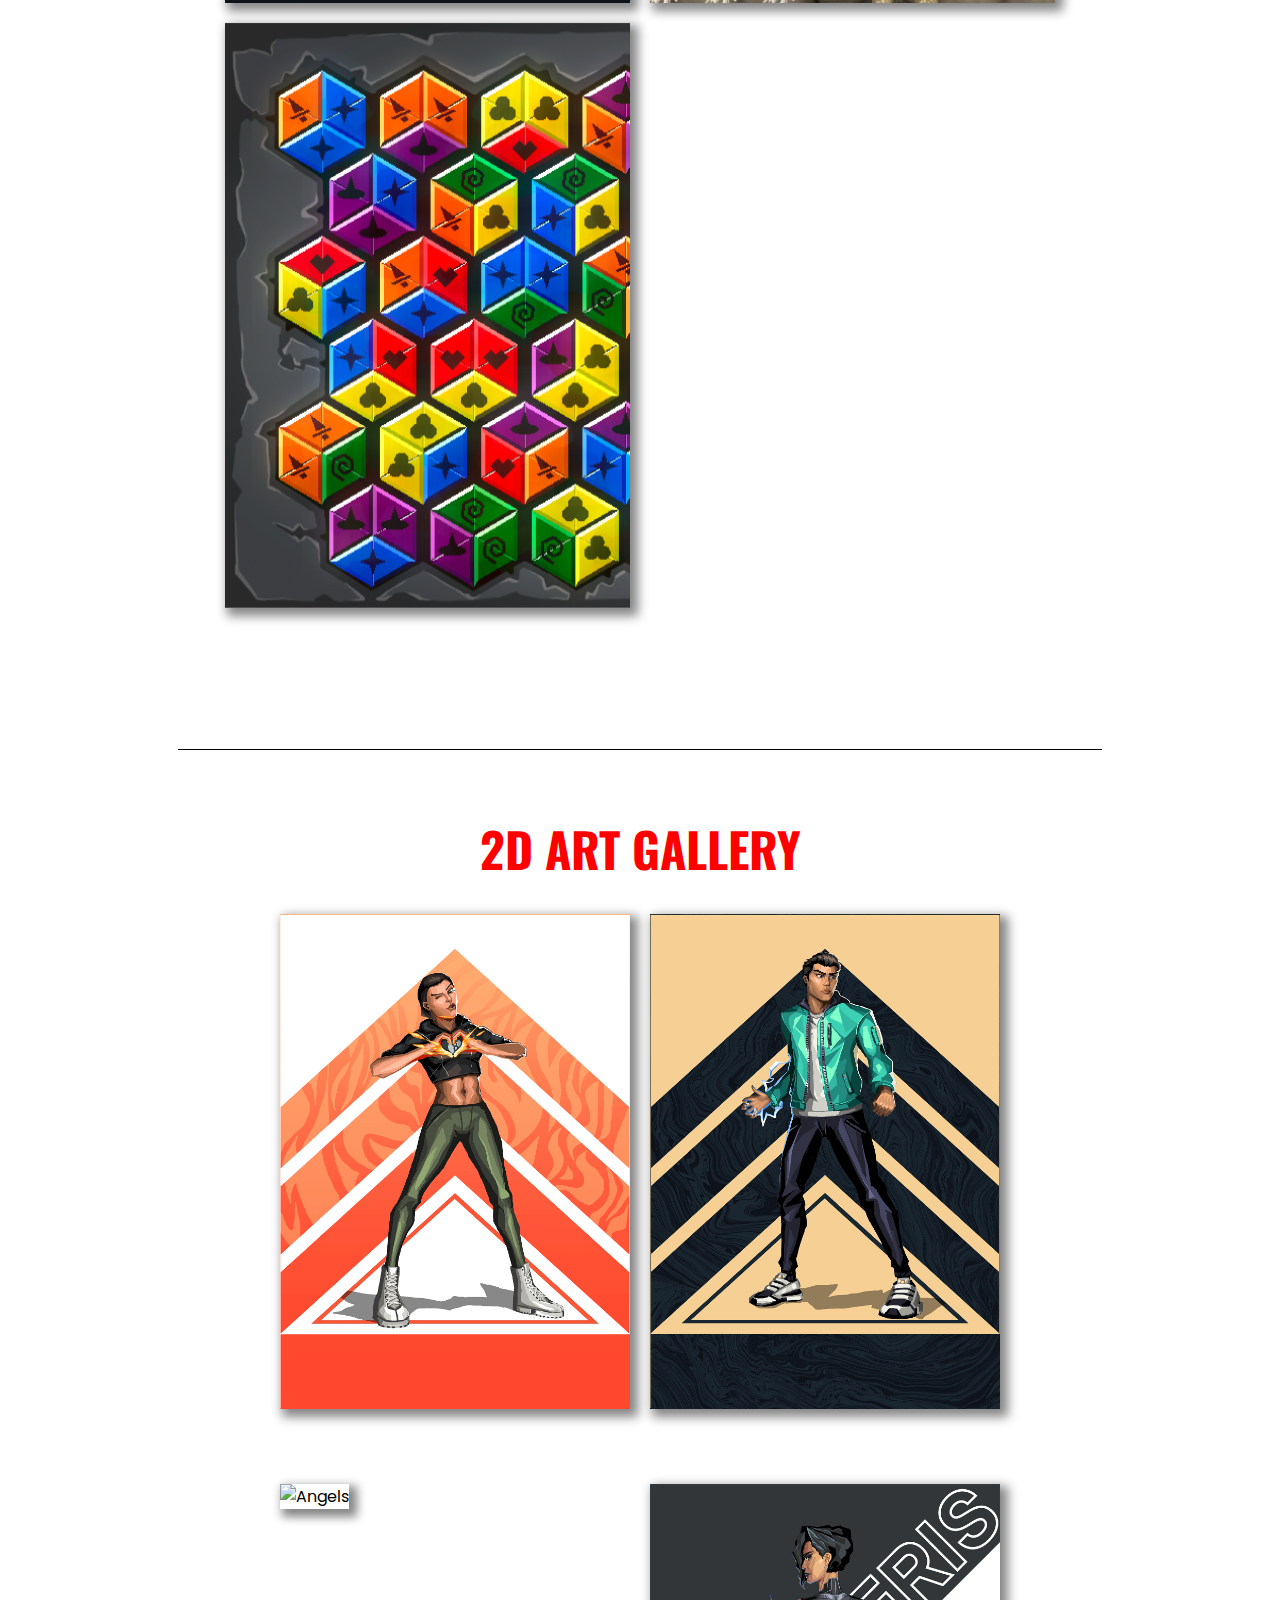
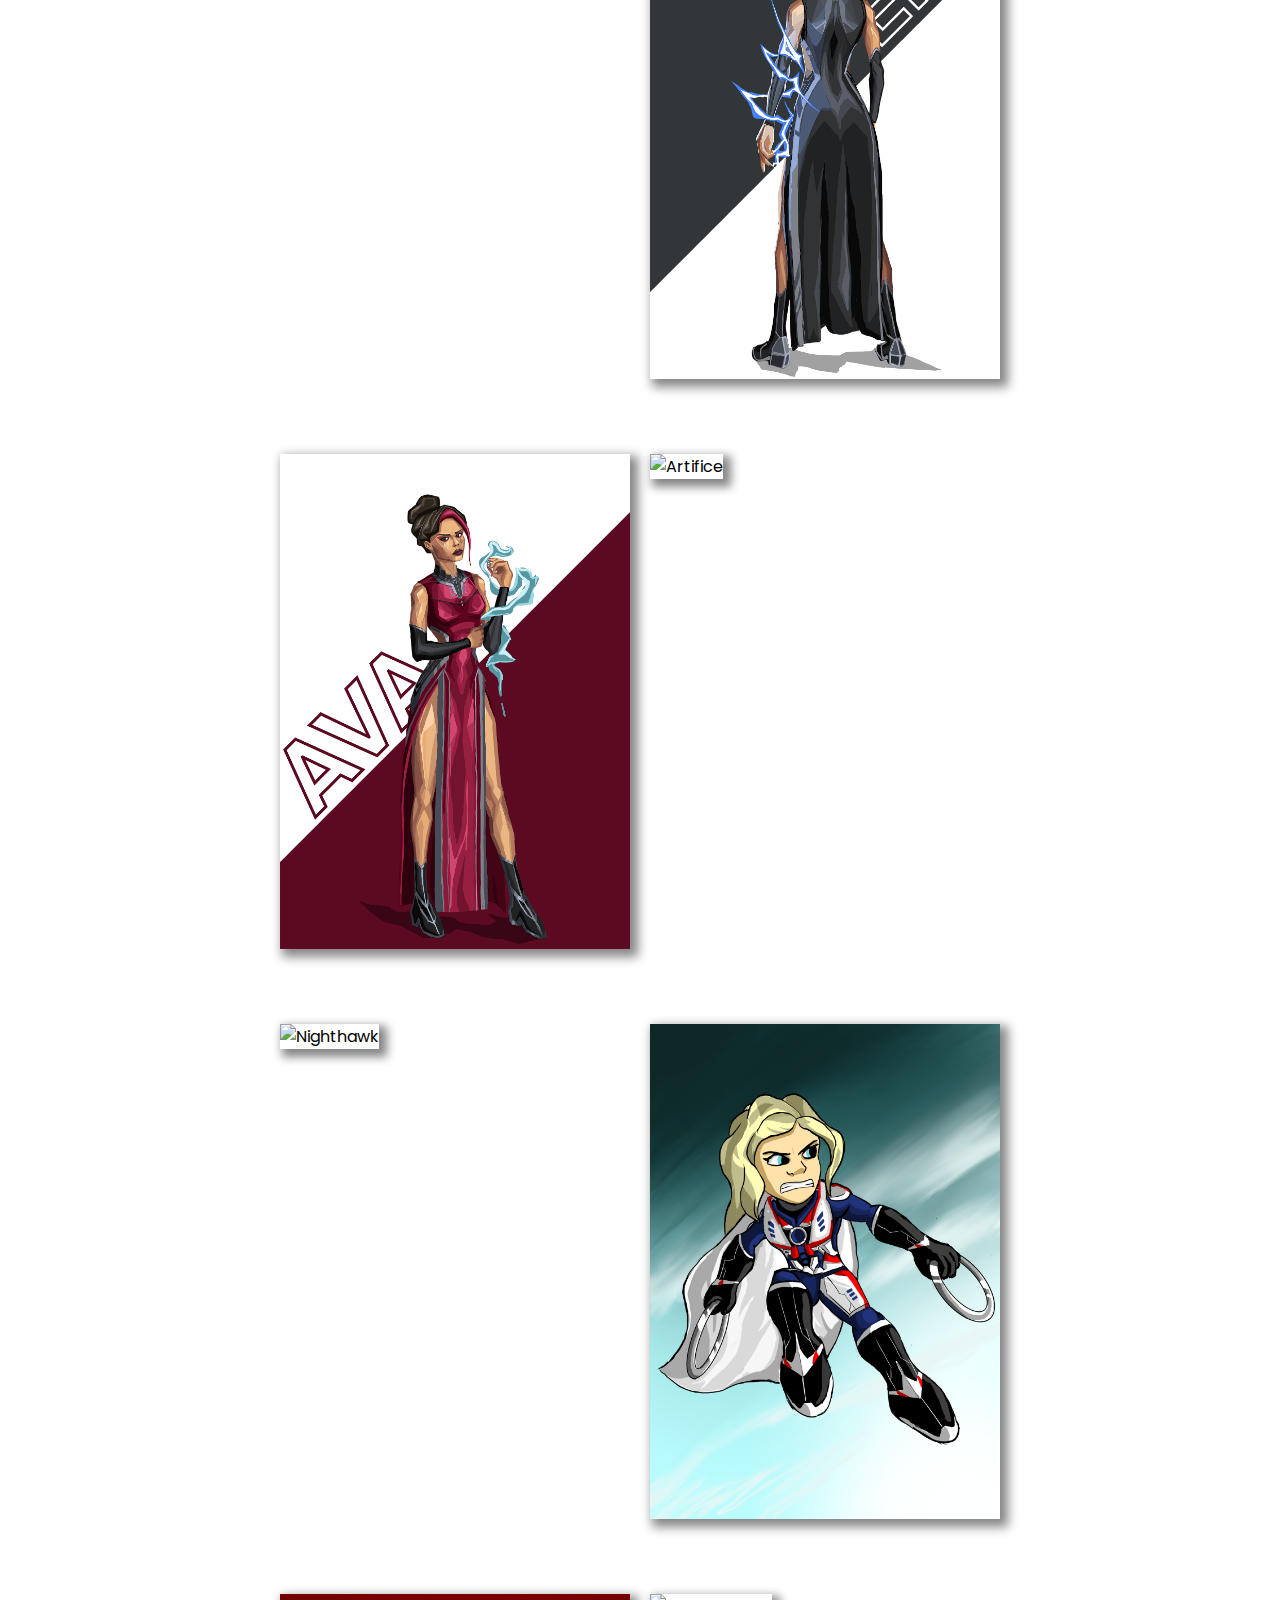
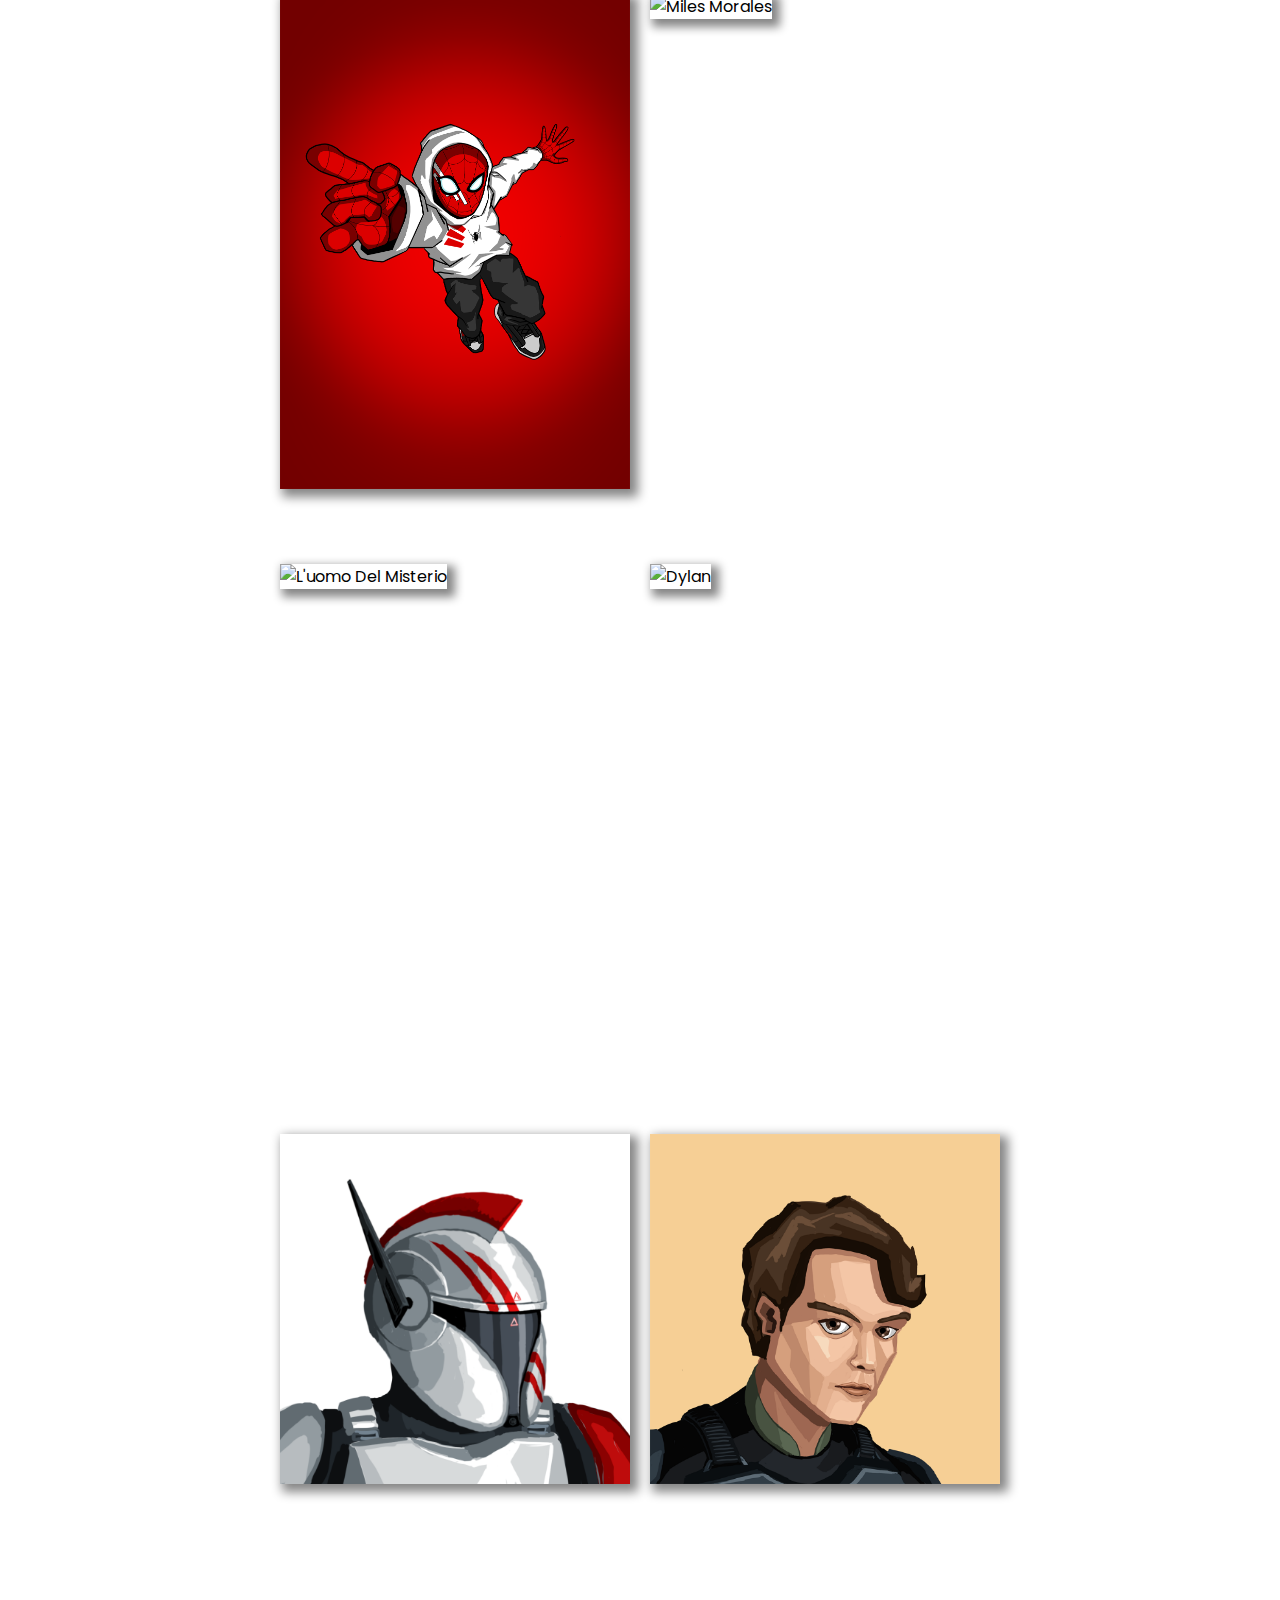
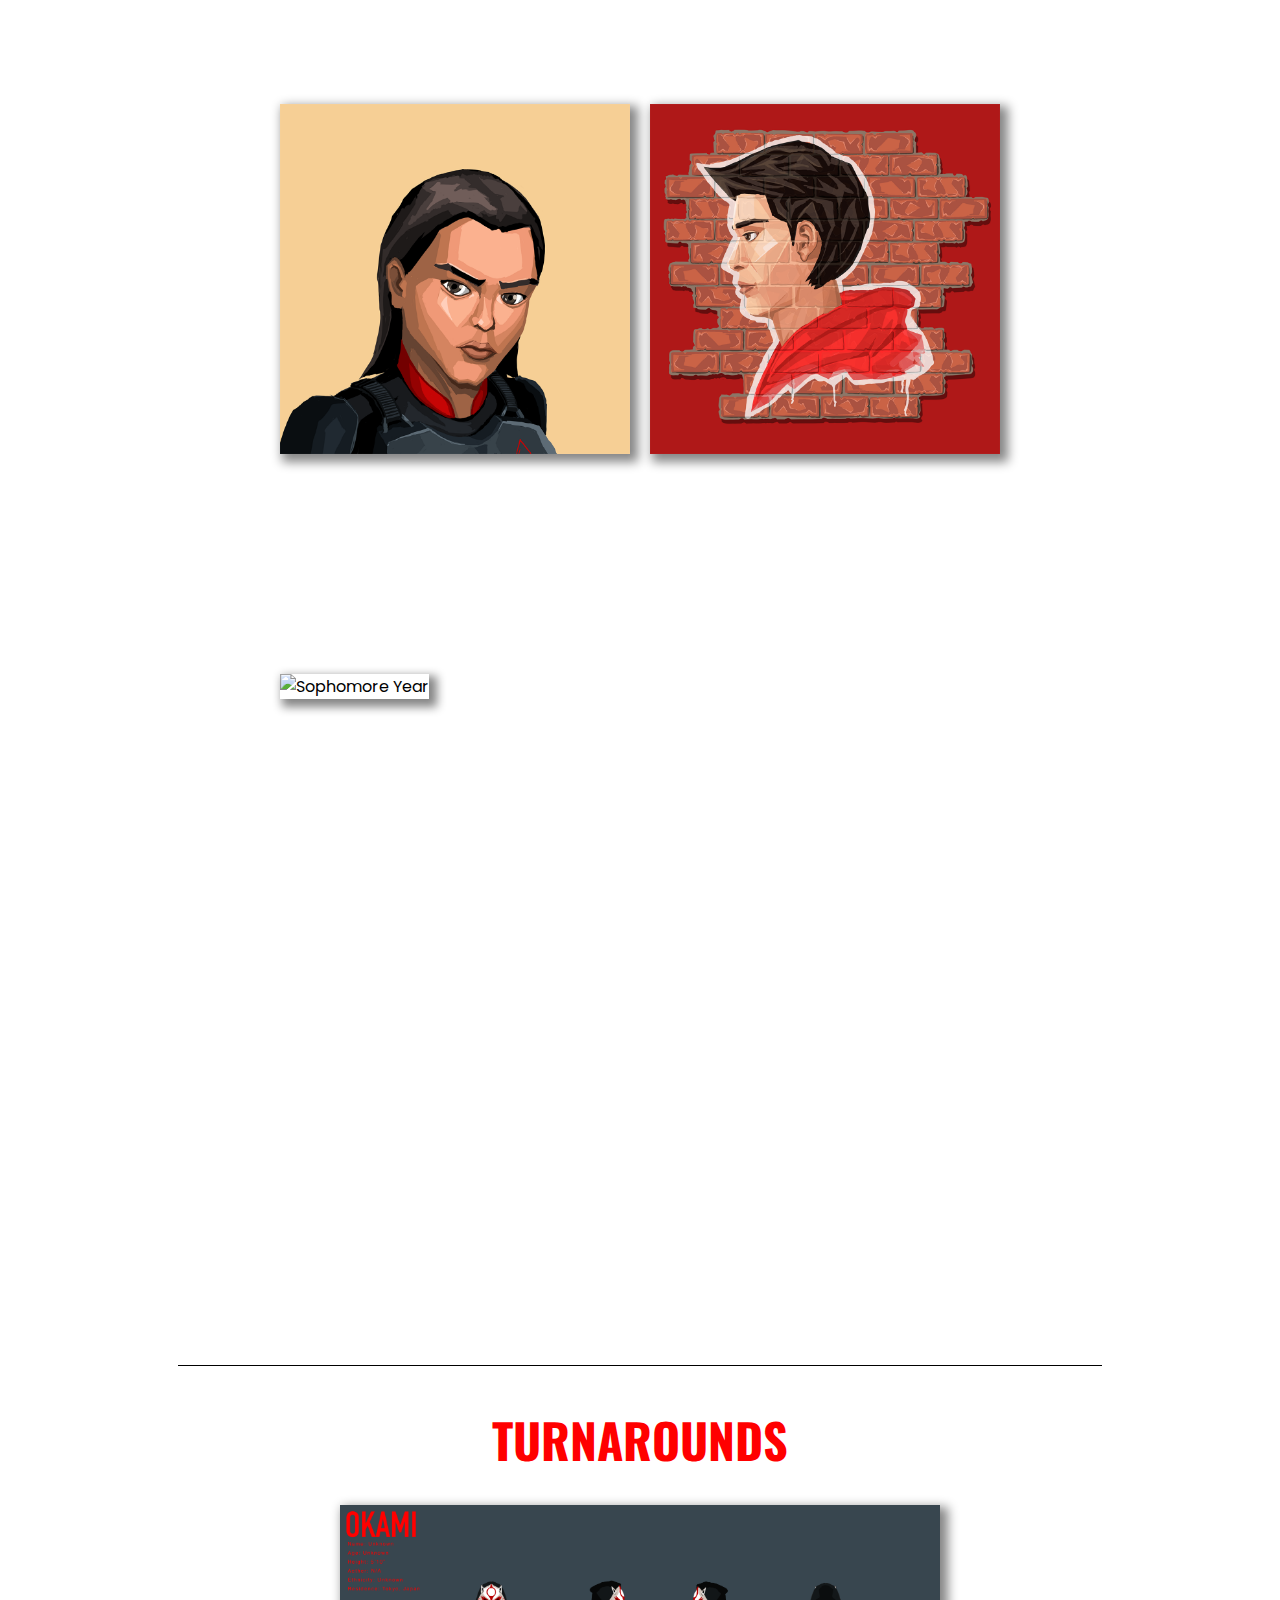
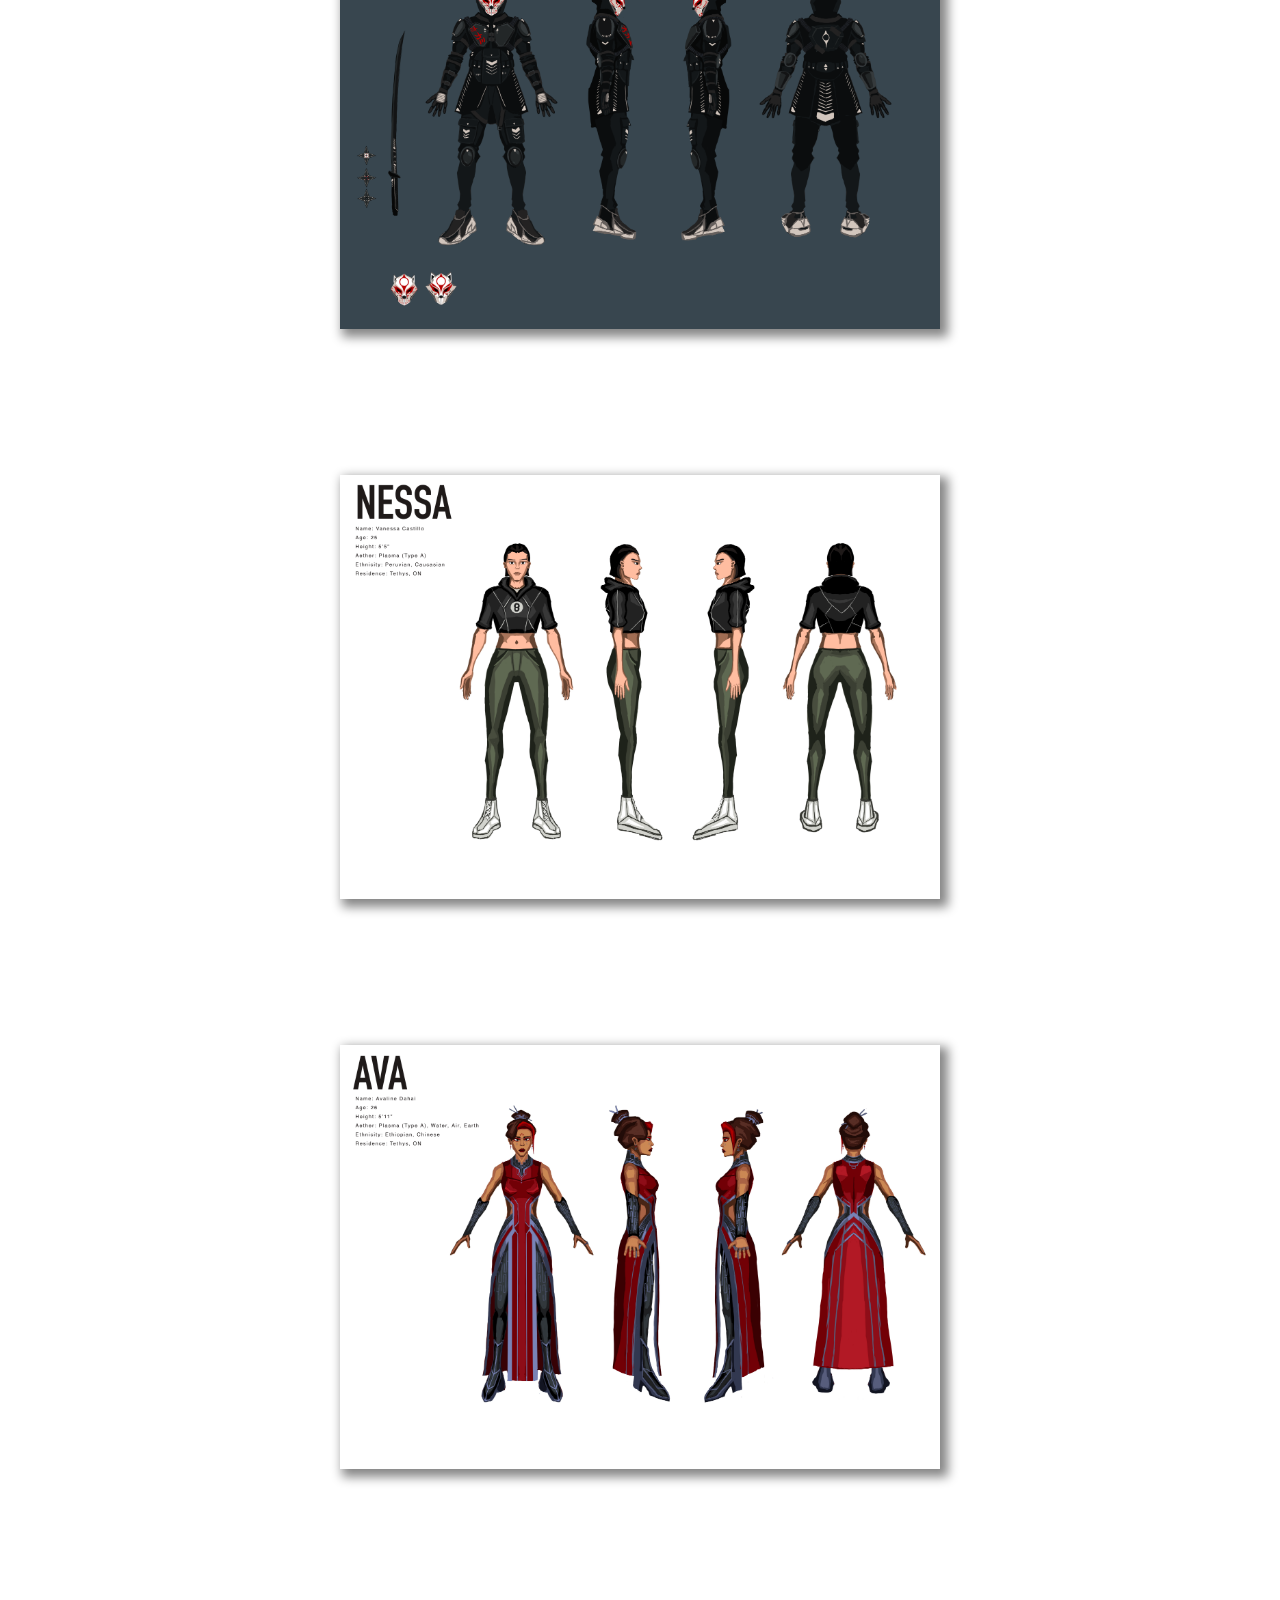
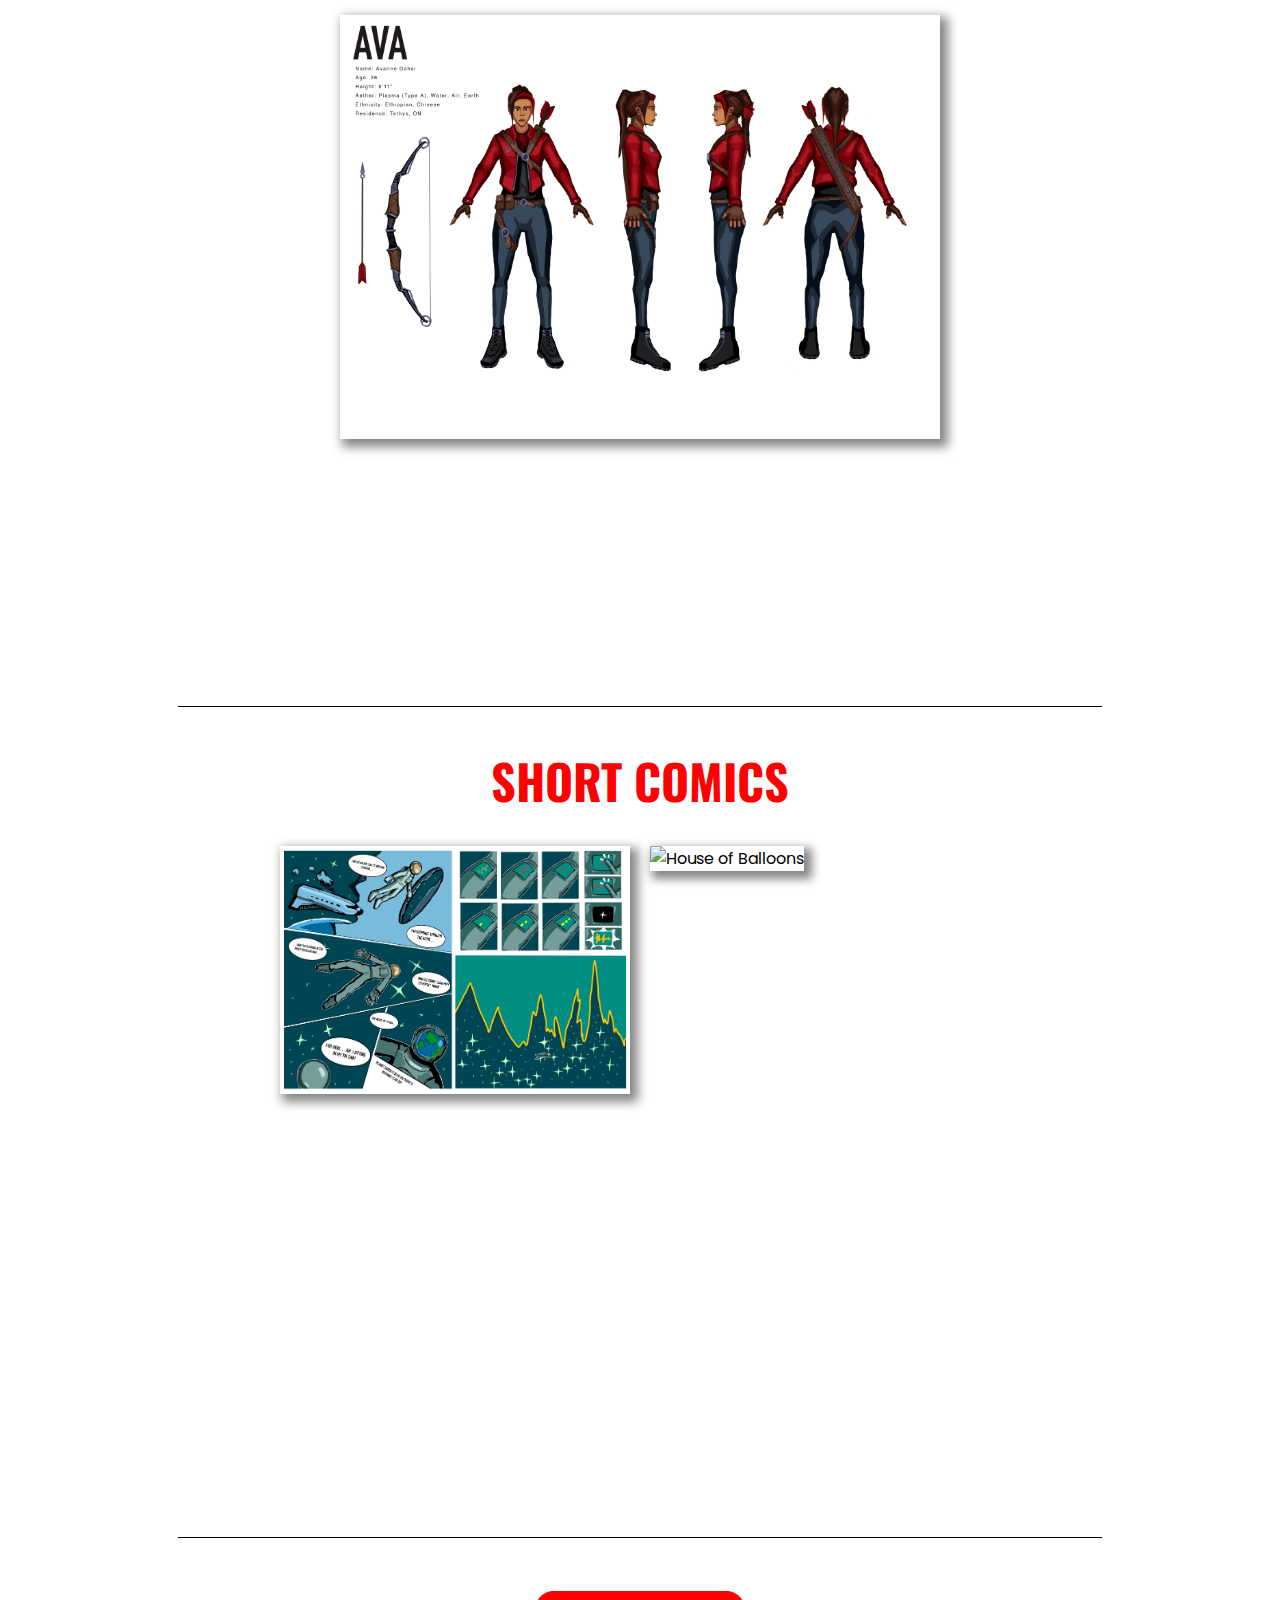
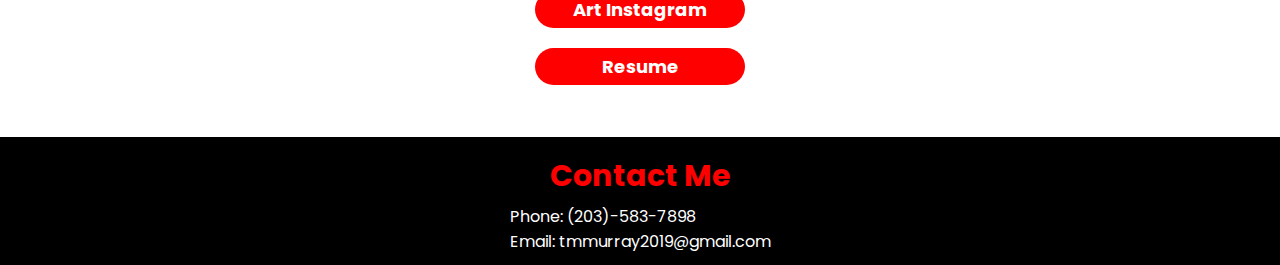
==== commit b17f05e5: "Updated info" ====
--- a/index.html
+++ b/index.html
@@ -69,14 +69,14 @@
             <div id= "header-container">
                 <img id = "portrait" src="media/images/TommyMurray.jpg" alt="Tommy Murray Jr." class = portrait>
                 <div id="name_header">
-                    <h2 id = 'position_title'>Digital Artist, UI Developer</h2>
+                    <h2 id = 'position_title'>Software/Web/UI Developer & Game Designer</h2>
                     <h1 id="main_title">TOMMY MURRAY, JR</h1>
                     <!-- <h3 id = "quote">“Breaking rules isn’t interesting. It’s making up new ones that keeps things exciting.” – Christopher Nolan</h3> -->
                     <hr size="1" width="90%" color="black">  
                     <div id = "about">
                         <div id = "about_me">
                             <p id = "bio">
-                                My name is Tommy Murray, Jr. and I major in Game Design and Development in the Golisano College of Computing and Information Sciences at Rochester Institute of Technology (RIT). My current goal is to learn the fundamentals of web design, programming, art, storytelling, and other aspects of video game design during my time at RIT. 
+                                My name is Tommy Murray, Jr. and am a graduate with a degree in Game Design and Development from the Golisano College of Computing and Information Sciences at Rochester Institute of Technology (RIT). My current goal is to learn the fundamentals of web design, programming, art, storytelling, and other aspects of video game design during my time at RIT. 
                                 One of my main goals is to become a lead creative director in the video game or the movie industry to produce content that people will love and enjoy. I also hope to finish writing my science fiction novel. Some of my hobbies include playing video games, 
                                 watching movies, reading novels, writing, drawing, traveling and running.
                             </p>
